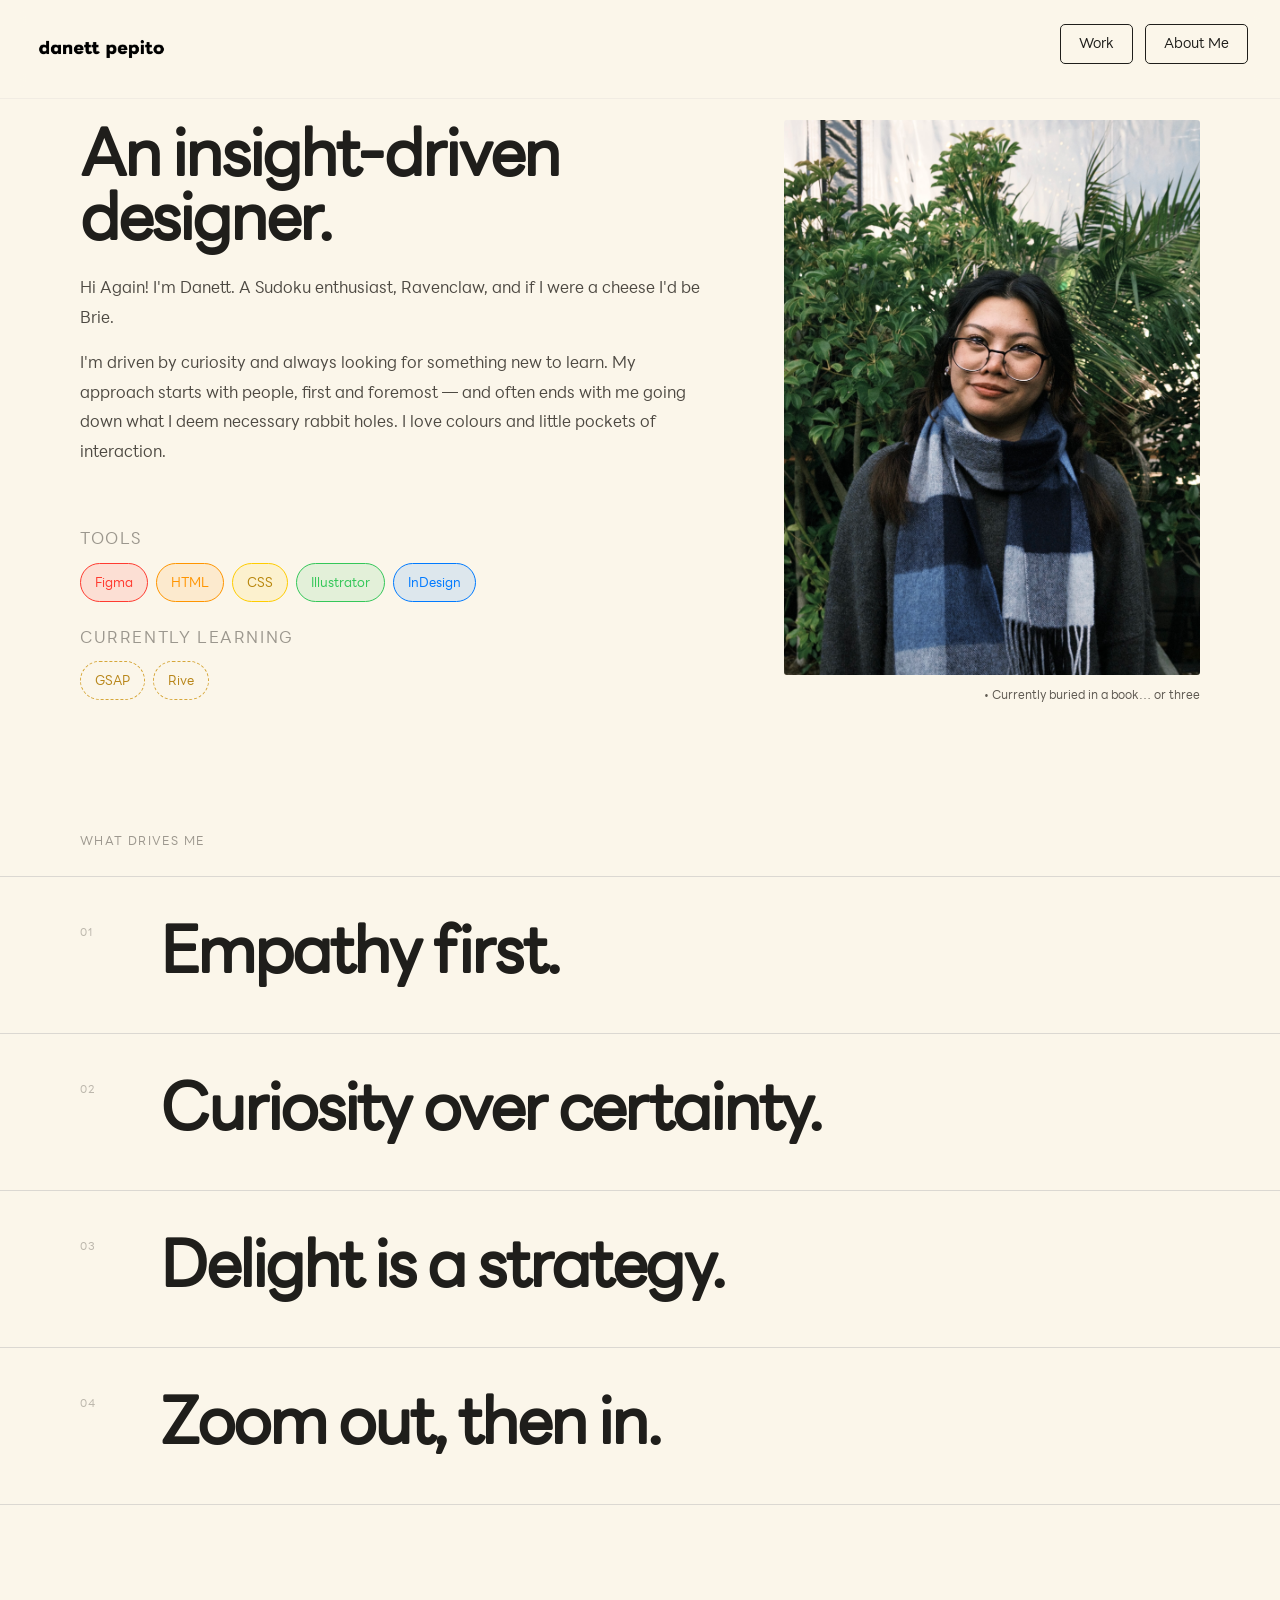
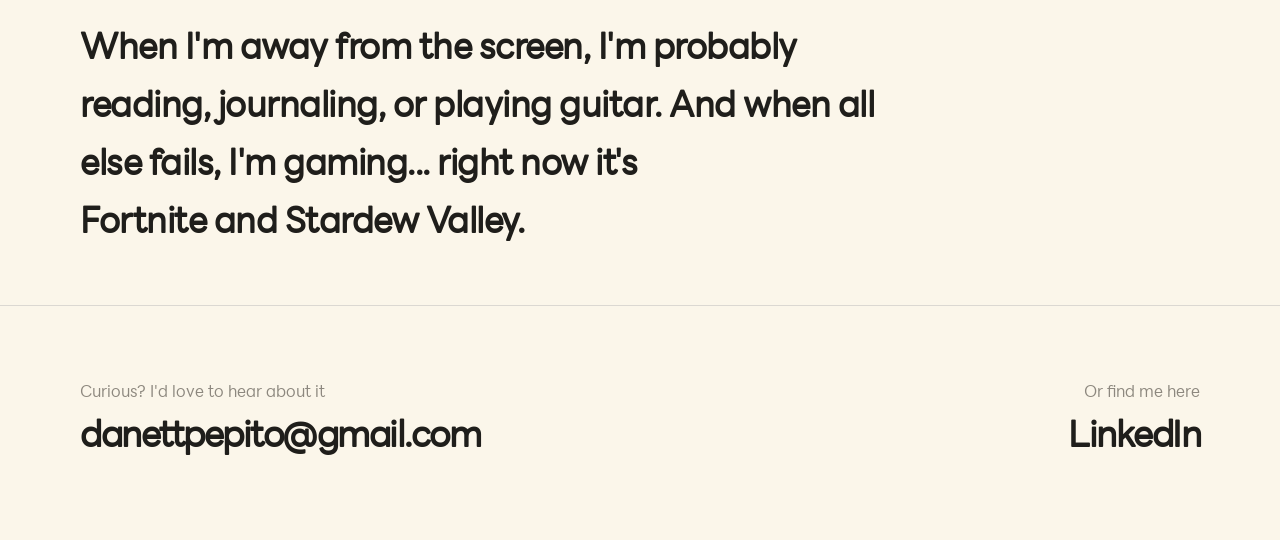
==== about.html @ 709d940c "update footer" ====
<!DOCTYPE html>
<html lang="en">
<head>
  <meta charset="UTF-8">
  <meta name="viewport" content="width=device-width,initial-scale=1.0">
  <link rel="icon" type="image/png" sizes="48x48" href="assets/logo2.png" style="transform: scale(1.5);">
  <title>Danett Pepito</title>
  <link rel="stylesheet" href="styles.css">
  <script src="script.js" defer></script>
</head>
<body>

  <!-- ── Navigation ── -->
  <nav>
    <a href="index.html">
      <img src="assets/logo.png" style="transform: scale(1.2);" alt="danett pepito logo" class="nav-logo">
    </a>
  
    <ul class="nav-links">
      <li><a href="index.html#work">Work</a></li>
      <li><a href="about.html">About Me</a></li>
    </ul>
  </nav>

  <!-- ── Hero ── -->
  <section class="ab-hero">
    <div class="ab-hero-left">
      <h1 class="ab-heading">An insight-driven designer.</h1>
      <p>Hi Again! I'm Danett. A Sudoku enthusiast, Ravenclaw, and if I were a cheese I'd be Brie.</p>
      <p>I'm driven by curiosity and always looking for something new to learn. My approach starts with people, first and foremost — and often ends with me going down what I deem necessary rabbit holes. I love colours and little pockets of interaction.</p>

      <br>


      <div class="ab-tools-wrap">
        <div class="ab-tools-group">
          <p class="ab-tools-sublabel">Tools</p>
          <div class="ab-tags">
            <span class="ab-tag ab-tag--red">Figma</span>
            <span class="ab-tag ab-tag--orange">HTML</span>
            <span class="ab-tag ab-tag--yellow">CSS</span>
            <span class="ab-tag ab-tag--green">Illustrator</span>
            <span class="ab-tag ab-tag--blue">InDesign</span>
          </div>
        </div>
        <div class="ab-tools-group">
          <p class="ab-tools-sublabel">Currently learning</p>
          <div class="ab-tags">
            <span class="ab-tag ab-tag--learning">GSAP</span>
            <span class="ab-tag ab-tag--learning">Rive</span>
          </div>
        </div>
      </div>
    </div>
    <div class="ab-hero-right">
      <img src="assets/about-pic.jpg" alt="Danett" class="ab-photo">
      <p class="ab-caption">• Currently buried in a book… or three</p>
    </div>

  </section>

  <!-- ── UX/UI Specialties ── -->

  <section class="ab-instincts">
    <p class="ab-section-label">what drives me</p>
    <br>
  
    <div class="ab-instinct-row" data-color="#c8f0d0">
      <span class="ab-instinct-num" data-color="#fde8cc">01</span>
      <div class="ab-instinct-body">
        <h2 class="ab-instinct-word">Empathy first.</h2>
        <p class="ab-instinct-desc">I start with people — not personas, not assumptions. Real conversations, real context.</p>
      </div>
    </div>
  
    <div class="ab-instinct-row" data-color="#fde8cc">
      <span class="ab-instinct-num">02</span>
      <div class="ab-instinct-body">
        <h2 class="ab-instinct-word">Curiosity over certainty.</h2>
        <p class="ab-instinct-desc">The best questions are the ones I don't have answers to yet. Rabbit holes are research.</p>
      </div>
    </div>
  
    <div class="ab-instinct-row" data-color="#fce4ee">
      <span class="ab-instinct-num">03</span>
      <div class="ab-instinct-body">
        <h2 class="ab-instinct-word">Delight is a strategy.</h2>
        <p class="ab-instinct-desc">A bit of playfulness isn't decoration — it's what makes something stick.</p>
      </div>
    </div>
  
    <div class="ab-instinct-row" data-color="#dceeff">
      <span class="ab-instinct-num">04</span>
      <div class="ab-instinct-body">
        <h2 class="ab-instinct-word">Zoom out, then in.</h2>
        <p class="ab-instinct-desc">Systems thinking before screen thinking. Understanding the whole before designing any part.</p>
      </div>
    </div>
  
  </section>


  <!-- ── Outside of Design ── -->

  <section class="ab-section ab-outside">
    <p class="ab-outside-text">
      When I'm away from the screen, I'm probably
      <span class="ab-mk ab-mk--green"><span class="ab-mk-bg"></span><span>reading</span></span>,
      <span class="ab-mk ab-mk--orange"><span class="ab-mk-bg"></span><span>journaling</span></span>,
      or <span class="ab-mk ab-mk--pink"><span class="ab-mk-bg"></span><span>playing guitar</span></span>.
      And when all else fails, I'm
      <span class="ab-mk ab-mk--blue"><span class="ab-mk-bg"></span><span>gaming</span></span>...
      right now it's <span class="ab-mk ab-mk--yellow"><span class="ab-mk-bg"></span><span>Fortnite and Stardew Valley</span></span>.
    </p>
  </section>

<!-- ── Footer ── -->
<footer>
  <div class="footer-rainbow"></div>
  <div class="footer-rainbow-right"></div>

  <div class="footer-inner">
    <div class="footer-cta-row">
      <div class="footer-left">
        <p class="footer-eyebrow">Curious? I'd love to hear about it</p>
        <a href="mailto:danettpepito@gmail.com" class="footer-email-big">
          danettpepito@gmail.com
        </a>
      </div>
      <div class="footer-right">
        <p class="footer-eyebrow">Or find me here</p>
        <a href="https://www.linkedin.com/in/danett-pepito-4088b6386/" target="_blank" class="footer-email-big">
          LinkedIn
        </a>
      </div>
    </div>
  </div>


  <!--
  <div class="footer-bottom">
    <span>© 2026 Danett Pepito</span>
    <span>Coded w vibes✦</span>
  </div>-->
</footer> 

</body>
</html>
---- styles.css ----
@font-face {
    font-family: "LineSeed";
    src: url("fonts/LINESeedSans_W_Rg.woff2") format("woff2");
    font-weight: 400;
    font-style: normal;
  }
  
  @font-face {
    font-family: "LineSeed";
    src: url("fonts/LINESeedSans_W_Th.woff2") format("woff2");
    font-weight: 200;
    font-style: normal;
  }

/* ── Variables ── */
:root {
  --bg:       #fbf6ea;   /* warm cream background */
  --dark:     #1f1e1b;   /* high contrast readable black */
  --mid:      #5f5a52;   /* darker grey for AA contrast */
  --text-soft:#4e4a43;   /* improved body text contrast */
  
  --yellow:   #d6a73a;   /* primary muted mustard */
  --yellow-bg:#f3d78a;   /* soft highlight (use sparingly) */
  --yellow-deep:#b8861a; /* hover / emphasis */
  
  --white:    #fffdf7;
  --card-bg:  #fffaf0;
  
  --radius:   3px;
  --font-body: 'LineSeed', sans-serif;
  --font-weight-body: 400;
  }

body {
cursor: auto;
  font-family: var(--font-body);
  font-weight: var(--font-weight-body);
}

@keyframes bounce {
    0%, 100% { transform: translateY(0); }
    50% { transform: translateY(-8px); }
}

/* ── Reset ── */
*, *::before, *::after { box-sizing: border-box; margin: 0; padding: 0; }
html { scroll-behavior: smooth; }
body {
    background-color: var(--bg);
    color: var(--dark);
    font-family: var(--font-body);
    font-size: 16px;
    line-height: 1.6;
    overflow-x: hidden;
    font-family: var(--font-body);
    font-weight: var(--font-weight-body);
}
a { color: inherit; text-decoration: none; }
img { display: block; max-width: 100%; }

/* ── Nav ── */
nav {
  background: rgba(251, 246, 234, 0.88);
  backdrop-filter: none;
  padding: 1.2rem 2.5rem;
  transform: translateY(0);
}

.nav-logo {
  height: 50px;   /* tweak this */
  width: auto;
  display: block;
}

.nav-links {
    display: flex;
    gap: 12px;
    list-style: none;
}

.nav-links a {
    display: flex;
    align-items: center;
    gap: 6px;
    padding: 8px 18px;
    border: 1.5px solid var(--dark);
    border-radius: 5px;
    font-size: 0.85rem;
    font-weight: 400;
    color: var(--dark);
    background: transparent;
    transition: background 0.2s, color 0.2s;
}

.nav-links a:hover { background: var(--dark); color: var(--bg); }

.nav-links .nav-active {
    background: var(--dark);
    color: var(--bg);
}

/* ── About page nav — always visible ── */
body:has(.about-hero) nav {
  transform: translateY(0) !important;
  background: rgba(240, 237, 232, 0.85);
  backdrop-filter: blur(12px);
}

/* ── Hero ── */
.hero {
    min-height: 100vh;
    display: flex;
    flex-direction: column;
    justify-content: center;
    

    padding: 120px 10vw 200px;
    align-items: flex-start;
}

/* Hero headline */
.hero-headline {
    font-size: 2.8rem;
    font-weight: 800;
    line-height: 1.1;
}

.hero-comment {
    font-size: 1.5rem;
    color: #999;
    font-family: var(--font-body);
    font-weight: 400;
    opacity: 0.8;
  }

/* "make sense" pill */
.hero-highlight {
    display: inline-block;
    background: var(--rust-bg);
    color: var(--white);
    border-radius: 999px;
    padding: 4px 28px 6px;
    margin-left: 6px;
    font-style: italic;
    font-family: var(--font-body);
    font-size: clamp(2.2rem, 4.5vw, 3.8rem);
    letter-spacing: -1px;
}

.hero-think p {
    font-family: var(--font-hand);
    font-size: 1rem;
    color: var(--mid);
    margin-bottom: 12px;
}

/* ── Section header ── */
.section-label {
    font-family: var(--font-hand);
    font-size: 1.1rem;
    color: var(--mid);
    margin-bottom: 48px;
}
  
/* ── HERO CANVAS DOTS ── */
#heroCanvas {
  position: absolute;
  inset: 0;
  width: 100%;
  height: 100%;
  pointer-events: none;
  z-index: 0;
}

/* push hero content above the canvas */
.hero > *:not(#heroCanvas) {
  position: relative;
  z-index: 1;
}



/* ── Case study card ── */
.case-study {
  display: grid;
  grid-template-columns: 1fr 1fr;
  align-items: center;
  cursor: default;
  border-radius: var(--radius);
}

/* link becomes the clickable wrapper but DOES NOT break grid */
.case-study-link-wrap {
  display: contents; 
  text-decoration: none;
  color: inherit;
  cursor: default;
  gap: 2rem;
}

/* optional hover effect on whole section */
.case-study:hover .case-study-image {
  transform: rotate(0deg) scale(1) !important;
  border-radius: var(--radius);
}

/* Alternate layout every other card */
.case-study:nth-child(even) .case-study-text { order: 2; }
.case-study:nth-child(even) .case-study-image { order: 1; }


.case-study-year {
    font-size: 0.85rem;
    color: var(--mid);
    margin-bottom: 16px;
}

.case-study-title {
    font-size: clamp(1.6rem, 3vw, 2.4rem);
    font-weight: 800;
    line-height: 1.15;
    margin-bottom: 16px;
}


.case-study-desc {
    font-size: 1rem;
    color: var(--mid);
    line-height: 1.7;
    margin-bottom: 28px;
}

.case-study-link {
    display: inline-flex;
    align-items: center;
    gap: 8px;
    font-size: 0.9rem;
    font-weight: 700;
    color: var(--dark);
    border-bottom: 2px solid var(--dark);
    padding-bottom: 2px;
}

.case-study-link:hover { color: var(--rust); border-color: var(--rust); }

.case-study-image {
    background: var(--card-bg);
    overflow: hidden;
    aspect-ratio: 4 / 3;
    display: flex;
    align-items: center;
    justify-content: center;
    box-shadow: 0 0.5px 0.5px rgba(104, 104, 104, 0.08);
}

/* ── FOOTER ── */
footer {
  position: relative;
  padding: 72px 80px 40px;
  border-top: 1.5px solid #dbd8d2;
  overflow: hidden;
}

.footer-rainbow {
  position: absolute;
  top: 0; left: -40px;
  width: 550px; height: 100%;
  background: linear-gradient(135deg,
    rgba(249,115,22,0.45) 0%,
    rgba(250,204,21,0.38) 20%,
    rgba(74,222,128,0.32) 40%,
    transparent 100%
  );
  filter: blur(32px);
  pointer-events: none;
  z-index: 0;
}

.footer-rainbow-right {
  position: absolute;
  top: 0; right: -40px;
  width: 550px; height: 100%;
  background: linear-gradient(-135deg,
    rgba(244,114,182,0.45) 0%,
    rgba(192,132,252,0.32) 40%,
    rgba(250,204,21,0.22) 80%,
    transparent 100%
  );
  filter: blur(32px);
  pointer-events: none;
  z-index: 0;
}

.footer-inner {
  position: relative;
  z-index: 1;
  margin-bottom: 48px;
}

.footer-eyebrow {
  font-size: 1rem;
  color: var(--mid);
  opacity: 0.7;
  margin-bottom: 12px;
}

.footer-cta-row {
  display: flex;
  justify-content: space-between;
  align-items: flex-start;
}

.footer-left,
.footer-right {
  display: flex;
  flex-direction: column;
}

.footer-right {
  text-align: right;
}

.footer-email-big {
  font-size: clamp(1.4rem, 2.8vw, 2.4rem);
  font-weight: 800;
  letter-spacing: -1.5px;
  line-height: 1;
  color: var(--dark);
  text-decoration: none;
  transition: opacity 0.2s ease;
}

.footer-email-big:hover {
  opacity: 0.55;
}

.footer-bottom {
  position: relative;
  z-index: 1;
  display: flex;
  justify-content: space-between;
  align-items: center;
  border-top: 1px solid #dbd8d2;
  padding-top: 24px;
  font-size: 0.78rem;
  color: var(--mid);
  opacity: 0.6;
}

/* ── WONKY IMAGE HOVER ── */
.case-study-image {
  transform: translateZ(0);
  transition: transform 0.18s ease-out;
  will-change: transform;
}

.case-study:nth-child(1) .case-study-image {
  transform: rotate(-1.3deg) scale(0.97);
}

.case-study:nth-child(2) .case-study-image {
  transform: rotate(1.3deg) scale(0.97);
}

.case-study:nth-child(3) .case-study-image {
  transform: rotate(-1.3deg) scale(0.97);
}

.case-study:nth-child(4) .case-study-image {
  transform: rotate(1.3deg) scale(0.97);
}

.case-study:hover .case-study-image {
  transform: rotate(0deg) scale(1);
  box-shadow: 0 16px 56px rgba(0, 0, 0, 0.18);
  outline: 4px solid var(--dark);
  outline-offset: 4px;
}

/* different colours per case study */
.case-study:nth-child(1):hover .case-study-image {
  outline-color: blue; /* rust */
}

.case-study:nth-child(2):hover .case-study-image {
  outline-color: #FF69B4; /* teal */
}

.case-study:nth-child(3):hover .case-study-image {
  outline-color: green; /* purple */
}

.case-study:nth-child(4):hover .case-study-image {
  outline-color: rgb(128, 0, 255); /* purple */
}

.case-green:hover strong {
  color: green;
}

.case-orange:hover strong {
  color: rgb(128, 0, 255);
}

.case-pink:hover strong {
  color: #FF69B4;
}

.case-blue:hover strong {
  color: blue;
}

.case-study strong {
  transition: color 0.2s ease;
}

/* CURSOR - "Open Project" */
.cursor-label {
  position: fixed;
  top: 0;
  left: 0;
  padding: 0.4rem 0.7rem;
  font-size: 0.75rem;
  background: black;
  color: white;
  border-radius: 999px;
  pointer-events: none;
  opacity: 0;
  transform: translate(-50%, -50%);
  transition: opacity 0.15s ease;
  z-index: 9999;
  white-space: nowrap;
}

/* default cursor COLOUR */
.cursor-label {
  background: black;
}

/* CASE STUDY LINK */
.case-study {
  display: grid;
  grid-template-columns: 1fr 1fr;
  gap: 85px;
  align-items: center;

  text-decoration: none;
  color: inherit;
}

/* ── Divider ── */
.divider {
    height: 1.5px;
    background: #dbd8d2;
    margin: 0 80px;
}

/* ── Utility ── */
.sr-only {
    position: absolute; width: 1px; height: 1px;
    padding: 0; margin: -1px; overflow: hidden;
    clip: rect(0,0,0,0); white-space: nowrap; border-width: 0;
}



/* CASE STUDY IMAGES */
.sorta-image {
    background: url("assets/sorta/cover.png") center/cover no-repeat;
  }

.jumble-image {
    background: url("assets/Screenshot\ 2026-06-11\ at\ 00.43.35.jpeg") center/cover no-repeat;
}

.outbox-image {
  background: url("assets/outbox/image-9.jpg") center/cover no-repeat;
}

.dataleak-image {
  background: url("assets/data-leak/data-leak.png") center/cover no-repeat;
}

/* SORTA.HTML */


/* ── CASE STUDY HERO WRAPPER ── */
/* INTRO SECTION */
.cs-intro {
    width: min(1100px);
    margin: 40px auto 0;
  }
  
  .cs-project-name {
    font-size: 0.9rem;
    color: var(--mid);
    margin-bottom: 12px;
    text-transform: uppercase;
    letter-spacing: 0.08em;
  }
  
  .cs-project-description {
    font-size: clamp(2.2rem, 5vw, 4.5rem);
    line-height: 1.05;
    letter-spacing: -2px;
    max-width: 900px;
    margin-bottom: 48px;
  }
  
  /* META BOX */
  .cs-meta-box {
    width: 100%;
    background: var(--white);
    border: 1px solid #dbd8d2;
    border-radius: 3px;
  
    padding: 32px 36px;
  
    display: grid;
    grid-template-columns: repeat(4, 1fr);
    gap: 32px;
  }
  
  .meta-item {
    display: flex;
    flex-direction: column;
    gap: 8px;
  }
  
  .meta-label {
    font-size: 0.72rem;
    text-transform: uppercase;
    letter-spacing: 0.08em;
    color: var(--mid);
  }
  
  .meta-value {
    font-size: 0.95rem;
    line-height: 1.5;
    color: var(--dark);
  }
  
/* -- overview -- */
.cs-box {
    display: grid;
    grid-template-columns: 1fr 1fr;
    gap: 48px;
  
    margin-top: 40px;
    padding: 40px;
  
    background: var(--white);
    border: 1px solid #dbd8d2;
    border-radius: var(--radius);
  }
  
  /* columns */
  .cs-box-col {
    display: flex;
    flex-direction: column;
    gap: 16px;
  }
  
  /* titles */
  .cs-box-title {
    font-size: 1rem;
    font-weight: 600;
    color: var(--dark);
  }
  
  /* list */
  .cs-list {
    list-style: none;
    display: flex;
    flex-direction: column;
    gap: 12px;
    padding-left: 0;
  }
  
  .cs-list li {
    font-size: 1rem;
    line-height: 1.7;
    color: #5e5e5a;
    position: relative;
    padding-left: 16px;
  }
  
  .cs-list li::before {
    content: "•";
    position: absolute;
    left: 0;
    color: var(--mid);
  }

  /* FULL WIDTH BREAKOUT SECTION */
.cs-insight {
    position: relative;
  
    width: 100vw;
    margin-left: calc(50% - 50vw);
    margin-right: calc(50% - 50vw);
  
    margin-top: 80px;
  }
  
  /* IMAGE */
  .cs-insight img {
    width: 100%;
    object-fit: cover;
    display: block;
  }
  
  /* overlay text */
  .insight-overlay {
    position: absolute;
    inset: 0;
  
    display: flex;
    flex-direction: column;
    align-items: center;
    justify-content: center;
  
    text-align: center;
    padding: 40px;
  
    background: rgba(0, 0, 0, 0.35);
    color: white;
  }
  
  .insight-label {
    font-size: 0.75rem;
    letter-spacing: 0.1em;
    text-transform: uppercase;
    opacity: 0.8;
    margin-bottom: 12px;
  }
  
  .insight-text {
    font-size: clamp(1.8rem, 3.5vw, 3rem);
    line-height: 1.2;
    max-width: 900px;
  }

  /* responsive */
  @media (max-width: 900px) {
    .cs-insight img {
      height: 50vh;
    }
  }
  
  @media (max-width: 900px) {
    .cs-box {
      grid-template-columns: 1fr;
      gap: 32px;
    }
  }


  /* ============================================================
   sorta.css — case study styles for sorta.html
   Relies on CSS variables defined in styles.css
   ============================================================ */

/* ── READING BAR ── */
.reading-bar {
    position: fixed;
    top: 0;
    left: 0;
    height: 3px;
    background: green;
    width: 0%;
    z-index: 9999;
    transition: width 0.1s linear;
  }
  
  /* ── NAV overrides ── */
  nav {
    background: rgba(251, 246, 234, 0.88);
    backdrop-filter: none;
    padding: 1.2rem 2.5rem;
    transform: translateY(0);
  }
  nav.show { transform: translateY(0); }
  
  .nav-back {
    font-size: 0.85rem;
    font-weight: 600;
    background: rgba(251, 246, 234, 0.88);
    border-radius: 5px;
    padding: 8px 18px;
    transition: color 0.2s, border-color 0.2s;
  }
  .nav-back:hover {
    color: var(--dark);
    border-color: var(--dark);
  }
  
  /* ── HERO BANNER ── */
  .cs-banner {
    width: 100%;
    height: 70vh;
    min-height: 420px;
    overflow: hidden;
    position: relative;
  }
  .cs-banner img {
    width: 100%;
    height: 100%;
    object-fit: cover;
    object-position: center;
    display: block;
  }
  .cs-banner-overlay {
    position: absolute;
    inset: 0;
    background: linear-gradient(to bottom, rgba(0,0,0,0.08) 0%, rgba(0,0,0,0.45) 100%);
    display: flex;
    align-items: flex-end;
    padding: 48px 80px;
  }
  .cs-banner-title {
    font-size: clamp(2.4rem, 5vw, 4.2rem);
    font-weight: 800;
    color: white;
    line-height: 1.05;
    letter-spacing: -2px;
    max-width: 700px;
  }

  .data-banner {
    width: 100%;
    overflow: hidden;
    position: relative;
  }
  .data-banner img {
    width: 100%;
    height: 100%;
    object-fit: cover;
    object-position: center;
    display: block;
  }
  

/* ── STICKY SPLIT LAYOUT ── */
.cs-split {
    display: grid;
    grid-template-columns: 380px minmax(0, 1fr);
  
    gap: 80px;
  
    width: 100%;
  
    /* remove container limit */
    max-width: none;
  
    /* remove right padding */
    padding: 80px 0 0 80px;
  
    align-items: start;
  }
  
  /* make right column fully stretch */
  .cs-right {
    width: 100%;
    padding-right: 0;
  }
  
  /* LEFT — sticky panel */
  .cs-left {
    position: sticky;
    top: 100px;
    display: flex;
    flex-direction: column;
    gap: 48px;
  }
  
  .cs-project-label {
    font-size: 0.72rem;
    text-transform: uppercase;
    letter-spacing: 0.12em;
    color: var(--mid);
    margin-bottom: 8px;
  }
  
  .cs-left-title {
    font-size: clamp(1.6rem, 2.5vw, 2.4rem);
    font-weight: 800;
    line-height: 1.1;
    letter-spacing: -1px;
    margin-bottom: 24px;
  }
  
  .cs-about-text {
    font-size: 0.9rem;
    color: #5e5e5a;
    line-height: 1.75;
  }
  
  /* Meta rows */
  .cs-meta-rows {
    display: flex;
    flex-direction: column;
    gap: 0;
    border-top: 1.5px solid #dbd8d2;
  }
  .cs-meta-row {
    display: grid;
    grid-template-columns: 100px 1fr;
    gap: 16px;
    padding: 16px 0;
    border-bottom: 1.5px solid #dbd8d2;
    align-items: start;
  }
  .cs-meta-row .meta-label {
    font-size: 0.7rem;
    text-transform: uppercase;
    letter-spacing: 0.1em;
    color: var(--mid);
    padding-top: 2px;
  }
  .cs-meta-row .meta-value {
    font-size: 0.9rem;
    color: var(--dark);
    line-height: 1.5;
  }
  
  /* CTA buttons */
  .cs-ctas {
    display: flex;
    flex-direction: column;
    gap: 10px;
  }
  .cs-cta-primary {
    display: inline-flex;
    align-items: center;
    justify-content: center;
    gap: 8px;
    background: var(--dark);
    color: var(--white);
    border-radius: 3px;
    padding: 14px 24px;
    font-size: 0.85rem;
    font-weight: 700;
    transition: background 0.2s, transform 0.15s;
  }
  .cs-cta-primary:hover {
    background: var(--yellow);
    transform: translateY(-1px);
  }
  .cs-cta-secondary {
    display: inline-flex;
    align-items: center;
    justify-content: center;
    gap: 8px;
    border: 1.5px solid var(--dark);
    color: var(--dark);
    border-radius: 3px;
    padding: 14px 24px;
    font-size: 0.85rem;
    font-weight: 700;
    transition: background 0.2s, color 0.2s, transform 0.15s;
  }
  .cs-cta-secondary:hover {
    background: var(--dark);
    color: white;
    transform: translateY(-1px);
  }
  
  /* ── RIGHT — scrolling images ── */
  .cs-right {
    display: flex;
    flex-direction: column;
    gap: 10px;
    padding-bottom: 35px;
  }
  
  .cs-scroll-img {
    width: 100%;
    overflow: hidden;
    background: var(--card-bg);
    box-shadow: 0 4px 32px rgba(0,0,0,0.07);
    margin-top:10px;
  }
  .cs-scroll-img img {
    width: 100%;
    height: auto;
    display: block;
    transition: transform 0.5s ease;
  }
  .cs-scroll-img:hover img {
    transform: scale(1.015);
  }
  
  
  /* ── FULL BLEED INSIGHT ── */
  .cs-fullbleed {
    position: relative;
    width: 100%;
    margin: 60px 0;
    overflow: hidden;
    z-index: 1; /* keeps it under floating nav */
  }
  .cs-fullbleed img {
    width: 100%;
    height: 80vh;
    object-fit: cover;
    display: block;
    opacity: 0.5;
  }
  .cs-fullbleed-overlay {
    position: absolute;
    inset: 0;
    background: rgba(0,0,0,0.7);
    display: flex;
    flex-direction: column;
    align-items: center;
    justify-content: center;
    text-align: center;
    padding: 40px;
    color: white;
  }
  .cs-fullbleed-label {
    font-size: 0.72rem;
    text-transform: uppercase;
    letter-spacing: 0.12em;
    opacity: 0.75;
    margin-bottom: 16px;
  }
  .cs-fullbleed-text {
    font-size: clamp(1.6rem, 3.5vw, 2.8rem);
    font-weight: 800;
    line-height: 1.2;
    max-width: 820px;
    letter-spacing: -0.5px;
  }
  
  /* ── NARRATIVE SECTION ── */
  .cs-narrative {
    padding: 20px 80px;
    max-width: 1500px;
    margin: 0 0 0 200px;
    position: relative;
    z-index: 1;
  }
  .cs-narrative-eyebrow {
    font-size: 0.72rem;
    text-transform: uppercase;
    letter-spacing: 0.12em;
    color: var(--mid);
    opacity: 0.5;
    margin-bottom: 24px;
  }
  .cs-narrative h2 {
    font-size: clamp(1.8rem, 3.5vw, 3rem);
    font-weight: 800;
    line-height: 1.1;
    letter-spacing: -1.5px;
    margin-bottom: 32px;
  }
  .cs-narrative p {
    font-size: 1rem;
    color: #5e5e5a;
    line-height: 1.8;
    margin-bottom: 20px;
  }
  .cs-narrative strong { color: var(--dark); }
  
  /* Challenge / Solution two-col */
  .cs-two-col {
    display: grid;
    grid-template-columns: 1fr 1fr;
    gap: 32px;
    margin: 30px 0;
    padding: 40px;
    background: white;
    border: 1.5px solid #dbd8d2;
    border-radius: var(--radius);
  }
  .cs-two-col-title {
    font-size: 0.8rem;
    font-weight: 400;
    text-transform: uppercase;
    letter-spacing: 0.06em;
    color: var(--mid);
    margin-bottom: 20px;
  }
  .cs-two-col ul {
    list-style: none;
    display: flex;
    flex-direction: column;
    gap: 12px;
  }
  .cs-two-col li {
    font-size: 0.95rem;
    color: #5e5e5a;
    padding-left: 18px;
    position: relative;
    line-height: 1.65;
  }
  .cs-two-col li::before {
    content: "→";
    position: absolute;
    left: 0;
    color: var(--rust);
    font-size: 0.85rem;
  }

  .full-bleed {
    width: 100%;
    margin-left: 0;
  }
  
  /* ── HOW MIGHT WE ── */
  .cs-hmw {
    color: white;
    padding: 80px;
    text-align: center;
    width: 100%;
    margin-left: 0;
  }
  .cs-hmw-label {
    position: relative;   /* IMPORTANT: not absolute/fixed */
    display: inline-block;
  
    z-index: 1;
  }
  .cs-hmw-text {
    font-size: clamp(1.8rem, 4vw, 3.2rem);
    font-weight: 800;
    line-height: 1.15;
    letter-spacing: -1.5px;
    max-width: 800px;
    margin: 0 auto;
  }
  .cs-hmw-text em {
    color: #c8a98a;
    font-style: italic;
  }
  
  /* ── FOOTER ── */
  .cs-footer {
    padding: 60px 80px;
    border-top: 1.5px solid #dbd8d2;
    display: flex;
    justify-content: space-between;
    align-items: center;
  }
  .cs-footer .foot-left {
    font-size: 1.4rem;
    font-weight: 700;
    color: var(--dark);
  }
  .cs-footer .foot-right {
    font-size: 0.85rem;
    color: var(--mid);
  }

/* ── IMAGE DROPDOWN ── */
.image-dropdown {
  margin-top: 24px;
  text-align: center;
}

.dropdown-trigger {
  display: inline-flex;
  align-items: center;
  gap: 8px;
  font-size: 0.85rem;
  font-weight: 600;
  color: var(--mid);
  border: 1.5px solid #dbd8d2;
  border-radius: 5px;
  padding: 10px 18px;
  cursor: pointer;
  transition: color 0.2s, border-color 0.2s;
  user-select: none;
  
}

.dropdown-trigger::after {
  content: "↓";
  transition: transform 0.3s ease;
}

.dropdown-trigger:hover {
  color: var(--dark);
  border-color: var(--dark);
}

.image-dropdown.open .dropdown-trigger::after {
  transform: rotate(180deg);
}

.dropdown-content {
  display: grid;
  grid-template-columns: repeat(3, 1fr);
  gap: 12px;
  overflow: hidden;
  max-height: 0;
  opacity: 0;
  margin-top: 0;
  transition: max-height 0.5s ease, opacity 0.4s ease, margin-top 0.3s ease;

  /* break out of the narrative container */
  width: 90vw;
  margin-left: calc(50% - 45vw);
}

.image-dropdown.open .dropdown-content {
  max-height: 1000px;
  opacity: 1;
  margin-top: 16px;
}

.dropdown-content img {
  width: 100%;
  border-radius: var(--radius);
  object-fit: contain;   /* original proportions, no cropping */
  border: 1px solid #dbd8d2;
  background: white;     /* fills letterbox gaps if images differ in ratio */
}

/* ─────────────────────────────
   KEY FEATURES / GOALS GRID
──────────────────────────── */

.cs-key-grid {
  display: grid;
  grid-template-columns: repeat(3, 1fr);
  gap: 10px;
  margin-top: 10px;
}

/* individual box */
.cs-key-box {
  background: var(--white);
  border: 1.5px solid #dbd8d2;
  border-radius: var(--radius);
  padding: 24px;
  transition: transform 0.2s ease, box-shadow 0.2s ease;
}

/* hover lift */
.cs-key-box:hover {
  transform: translateY(-4px);
  box-shadow: 0 10px 30px rgba(0,0,0,0.08);
}

/* label */
.cs-key-label {
  font-size: 0.7rem;
  text-transform: uppercase;
  letter-spacing: 0.12em;
  color: var(--mid);
  margin-bottom: 10px;
}

/* text */
.cs-key-text {
  font-size: 0.95rem;
  line-height: 1.6;
  color: var(--dark);
}

/* responsive */
@media (max-width: 900px) {
  .cs-key-grid {
    grid-template-columns: 1fr;
  }
}


/* ── IMAGE ROW (side-by-side layout) ── */
.cs-image-row {
  display: flex;
  gap: 10px;
  align-items: stretch;
  margin-bottom: 10px;
  margin-top: 10px;
}

.cs-image-row img {
  flex: 1;
  width: 0;
  height: auto;
  object-fit: cover;
  display: block;
}

.cs-image-row video {
  flex: 1;
  width: 0;
  height: 100%;
  object-fit: cover;
  display: block;
  border-radius: var(--radius);
}

/* responsive stacking on mobile */
@media (max-width: 900px) {
  .cs-image-row {
    flex-direction: column;
  }

  .cs-image-row img {
    max-width: 100%;
  }
}

.cs-media-grid {
  display: grid;
  grid-template-columns: 1fr 1fr;
  gap: 10px;
  align-items: stretch;
}

/* force identical sizing */
.cs-media-grid img,
.cs-media-grid video {
  width: 100%;
  height: 360px;        /* shared height = key part */
  object-fit: cover;    /* keeps crop clean */
  display: block;
}

  
  /* ── SCROLL FADE IN ── */
  .fade-up {
    opacity: 0;
    transform: translateY(28px);
    transition: opacity 0.7s ease, transform 0.7s ease;
  }
  .fade-up.visible {
    opacity: 1;
    transform: translateY(0);
  }
  


/* ─────────────────────────────
   FLOATING CASE STUDY NAV
──────────────────────────── */

/* ── FLOATING CASE STUDY NAV ── */
/* ── FLOATING CASE STUDY NAV ── */
.cs-floating-nav {
  position: fixed;
  left: 0;
  top: 50%;
  transform: translateY(-50%) translateX(-12px);

  display: flex;
  flex-direction: column;

  padding: 4px 0;
  background: transparent;
  border: none;
  box-shadow: none;

  z-index: 999;
  opacity: 0;
  pointer-events: none;

  transition: opacity 0.35s ease, transform 0.35s ease;

  /* the vertical line */
  border-left: 2px solid #dbd8d2;
  margin-left: 32px;
  width: fit-content;
height: fit-content;
}


.cs-floating-nav.show {
  opacity: 1;
  pointer-events: auto;
  transform: translateY(-50%) translateX(0);
}

.cs-floating-nav a {
  padding: 5px 20px;
  font-size: 0.72rem;
  font-weight: 400;
  letter-spacing: 0.06em;
  text-transform: uppercase;
  color: #c5c0b8;
  white-space: nowrap;
  background: transparent;
  position: relative;
  transition: color 0.35s ease, font-weight 0.3s ease;

  /* left border tick — hidden by default */
  border-left: 2px solid transparent;
  margin-left: -2px;
}

/* hover colours */
.cs-floating-nav a:hover { background: transparent; transform: none; }
.cs-floating-nav a[href="#discover"]:hover { color: #e53e3e; }
.cs-floating-nav a[href="#define"]:hover   { color: #dd6b20; }
.cs-floating-nav a[href="#clarify"]:hover  { color: #d69e2e; }
.cs-floating-nav a[href="#conceptualise"]:hover { color: #38a169; }
.cs-floating-nav a[href="#outcome"]:hover  { color: #3182ce; }

/* active state */
.cs-floating-nav a.active {
  font-weight: 800;
  font-size: 0.78rem;
}

/* active tick replaces the line segment */
.cs-floating-nav a[href="#discover"].active { color: #e53e3e; border-left-color: #e53e3e; }
.cs-floating-nav a[href="#define"].active   { color: #dd6b20; border-left-color: #dd6b20; }
.cs-floating-nav a[href="#clarify"].active  { color: #d69e2e; border-left-color: #d69e2e; }
.cs-floating-nav a[href="#conceptualise"].active { color: #38a169; border-left-color: #38a169; }
.cs-floating-nav a[href="#outcome"].active  { color: #3182ce; border-left-color: #3182ce; }

/* mobile */
@media (max-width: 900px) {
  .cs-floating-nav {
    left: 50%;
    top: auto;
    bottom: 24px;
    transform: translateX(-50%) translateY(20px);
    flex-direction: row;
    width: calc(100% - 24px);
    overflow-x: auto;
    border-left: none;
    border-top: 2px solid #dbd8d2;
    margin-left: 0;
    padding: 8px 0 0;
  }

  .cs-floating-nav.show {
    transform: translateX(-50%) translateY(0);
  }

  .cs-floating-nav a {
    border-left: none;
  }

  .cs-floating-nav::-webkit-scrollbar { display: none; }
}


  
  /* ── RESPONSIVE ── */
  @media (max-width: 960px) {
    .cs-split {
      grid-template-columns: 1fr;
      padding: 48px 32px 0;
      gap: 48px;
    }
    .cs-left { position: static; }
    .cs-banner-overlay { padding: 32px; }
    .cs-narrative { padding: 60px 32px; }
    .cs-hmw { padding: 60px 32px; }
    .cs-two-col { grid-template-columns: 1fr; }
    .cs-footer {
      padding: 40px 32px;
      flex-direction: column;
      gap: 12px;
      text-align: center;
    }
  }


  /*FIX HERE REAL NAV BAR */
  nav {
    position: fixed;
    top: 0;
    left: 0;
    width: 100%;
  
    display: flex;
    justify-content: space-between;
  
    padding: 1.5rem 2rem;
    background: transparent;
    
    background: rgba(251, 246, 234, 0.82);
    backdrop-filter: blur(5px);
    box-shadow: 0 0.5px 0 rgba(219, 216, 210, 0.6);
  
    transform: translateY(-100%);
    transition: transform 0.3s ease, background 0.4s ease, backdrop-filter 0.4s ease, box-shadow 0.4s ease;
  
    z-index: 1000;
  }
  
  nav.show {
    transform: translateY(0);
  }
  
  
  nav.scrolled {
    background: rgba(251, 246, 234, 0.82);
    backdrop-filter: blur(12px);
    box-shadow: 0 1px 0 rgba(219, 216, 210, 0.6);
  }

  /* ── Rainbow canvas ── */
/* ── Reveal canvas ── */
.reveal-canvas {
  position: absolute;
  inset: 0;
  width: 100%;
  height: 100%;
  pointer-events: none;
  z-index: 0;
}

nav > *:not(.reveal-canvas),
footer > *:not(.reveal-canvas) {
  position: relative;
  z-index: 1;
}

  /*GRADIENT
  nav.scrolled::before {
    content: '';
    position: absolute;
    top: 0;
    left: -40px;
    width: 400px;
    height: 100%;
    background: linear-gradient(
      135deg,
      rgba(249, 115, 22, 0.45) 0%,
      rgba(250, 204, 21, 0.38) 20%,
      rgba(192, 132, 252, 0.22) 80%,
      transparent 100%
    );
    filter: blur(24px);
    pointer-events: none;
    z-index: -1;
  }
  nav.scrolled::after {
    content: '';
    position: absolute;
    top: 0;
    right: -40px;
    width: 400px;
    height: 100%;
    background: linear-gradient(
      -105deg,
      rgba(244, 114, 182, 0.45) 0%,
      rgba(192, 132, 252, 0.32) 40%,
      rgba(250, 204, 21, 0.22) 80%,
      transparent 100%
    );
    filter: blur(24px);
    pointer-events: none;
    z-index: -1;
  }*/

  

/* ----IMAGE HOVER EFFECT
 -----------------------*/
  .hover-image {
    position: relative;
    cursor: pointer;
    border-bottom: 2px dotted var(--mid);
  }
  
  /* hidden image */
  .hover-image img {
    position: absolute;
    left: 50%;
    bottom: 120%;
    transform: translateX(-50%) scale(0.8);
  
    width: 400px;   /* 👈 big image */
    max-width: 60vw;
  
  
    opacity: 0;
    pointer-events: none;
  
    border-radius: 6px;
    box-shadow: 0 10px 30px rgba(0,0,0,0.2);
  
    transition: opacity 0.2s ease, transform 0.2s ease;
    z-index: 10;
  }
  
  /* show on hover */
  .hover-image:hover img {
    opacity: 1;
    transform: translateX(-50%) scale(1);
  }

  #digital-spaces {
    display: inline;
    opacity: 0;
  }
  

  .typed-cursor {
    display: inline-block;
    animation: blink 0.7s step-end infinite;
    font-weight: 400;
    color: #999;
  }
  
  @keyframes blink {
    0%, 100% { opacity: 1; }
    50%       { opacity: 0; }
  }


  .name-swap {
    position: relative;
    display: inline-block;
    cursor: default;
  }
  
  .name-real {
    display: inline-block;
    transition: opacity 0.2s ease;
    text-decoration: none;
    position: relative;
  }
  
  /* the strikethrough line */
  .name-real::after {
    content: "";
    position: absolute;
    left: 0;
    top: 50%;
    width: 0%;
    height: 1.5px;
    background: #999;
    transition: width 0.25s ease;
  }
  
  .name-alt {
    position: absolute;
    left: calc(100% + 8px);
    top: 0;
    font-size: 1.4rem;
    font-weight: 400;
    white-space: nowrap;
    opacity: 0;
    transform: translateX(-6px);
    transition: opacity 0.25s ease 0.1s, transform 0.25s ease 0.1s;
    pointer-events: none;
  }
  
  /* on hover */
  .name-swap:hover .name-real::after {
    width: 100%;
  }
  
  .name-swap:hover .name-alt {
    opacity: 1;
    transform: translateX(0);
  }

  .comment-close {
    transition: opacity 0.2s ease;
  }
  
  .name-swap:hover ~ .comment-close {
    opacity: 0;
  }

  .scroll-indicator {
    position: absolute !important;
    bottom: 2rem;
    left: 50%;
    transform: translateX(-50%);
    opacity: 0.5;
    transition: opacity 0.2s ease;
    z-index: 2;
  }
  
  .scroll-indicator:hover {
    opacity: 1;
  }

  .scroll-arrow {
    width: 32px;
    height: 32px;
    display: block;
    animation: bounce 1.6s ease-in-out infinite;
  }

  /* ── IMAGE MARQUEE STRIP ── */
.marquee-strip {
  width: 100%;
  overflow: hidden;
  border-top: 1.5px solid #dbd8d2;
  border-bottom: 1.5px solid #dbd8d2;
  padding: 14px 0;
  background: var(--bg);
}

.marquee-track {
  display: flex;
  gap: 24px;
  width: max-content;
  animation: marquee 20s linear infinite;
}

.marquee-track span {
  font-size: 0.8rem;
  font-weight: 600;
  color: var(--mid);
  white-space: nowrap;
  text-transform: uppercase;
  letter-spacing: 0.08em;
}

.marquee-dot {
  color: var(--rust) !important;
}

.marquee-strip:hover .marquee-track {
  animation-play-state: paused;
}

@keyframes marquee {
  from { transform: translateX(0); }
  to   { transform: translateX(-50%); }
}


.cs-marquee {
  width: 100%;
  overflow: hidden;
  padding: 3rem 0;
  position: relative;
}

.cs-marquee-track {
  display: flex;
  gap: 1.5rem;
  width: max-content;
  animation: marqueeScroll 80s linear infinite;
}

.cs-marquee-track img {
  width: auto;
  height: 400px;
  object-fit: cover;
  border-radius: 3px;
  flex-shrink: 0;

  transition: transform 0.4s ease,
              opacity 0.4s ease;
}

.cs-marquee-track img:hover {
  transform: translateY(-6px);
}

@keyframes marqueeScroll {
  from {
    transform: translateX(0);
  }

  to {
    transform: translateX(-50%);
  }
}
.cs-marquee {
  overflow-x: auto;
  cursor: grab;
}

.cs-marquee:hover .cs-marquee-track {
  animation-play-state: paused;
}

.cs-marquee::before,
.cs-marquee::after {
  content: "";
  position: absolute;
  top: 0;
  width: 120px;
  height: 100%;
  z-index: 2;
  pointer-events: none;
}

.cs-marquee::before {
  left: 0;
  background: linear-gradient(to right, #f7f4ef, transparent);
}

.cs-marquee::after {
  right: 0;
  background: linear-gradient(to left, #f7f4ef, transparent);
}

.cs-marquee:hover .cs-marquee-track {
  animation-play-state: paused;
}


/* ── POP WORDS ── */
.pop-word {
  display: inline-block;
  opacity: 0;
  transform: translateY(12px);
  transition: opacity 0.4s ease, transform 0.4s ease;
}

.pop-word.visible {
  opacity: 1;
  transform: translateY(0);
}

/* ── Work section ── */
.work {
  padding: 80px 80px 120px;
}

.work-grid {
  display: flex;
  flex-direction: column;
  gap: 160px;
}

/* ── WORK PROMPT ── */
.work-prompt {
  display: flex;
  flex-direction: column;
  gap: 4px;
  margin-top: 32px;
  padding-left: 2px;
}

.work-prompt-comment {
  font-family: monospace;
  font-size: 1rem;
  color: var(--mid);
  opacity: 0.6;
}

.work-prompt-code {
  font-family: monospace;
  font-size: 1rem;
  color: var(--dark);
}

.code-keyword {
  color: #60a5fa;
}

.code-fn {
  color: var(--rust);
}

/* OUTCOME */
.cs-outcome-layout {
  display: grid;
  grid-template-columns: 1fr 1fr;
  gap: 48px;

  align-items: center; /* vertical alignment */
  margin-top: 24px;
}

/* LEFT TEXT */
.cs-outcome-text h2 {
  font-size: 2rem;
  font-weight: 800;
  margin-bottom: 12px;
  color: green;
}

.cs-outcome-text p {
  font-size: 1rem;
  line-height: 1.8;
  color: #5e5e5a;
  max-width: 480px;
}

/* RIGHT IMAGE */
.cs-outcome-image img {
  height: 400px;
  width: 100%;

  object-fit: cover;
  display: block;

  transform: scale(1.5); 
}

/* RIGHT IMAGE */
.cs-column-image img {
  height: 100%px;
  width: 100%;

  object-fit: cover;
  display: block;

}

/*caption*/
.caption {
  text-align: center;
  opacity: 0.4;
  margin: 4px 20px 32px 20px;
}


/* RIGHT IMAGE */
.feedback {
  transform: scale(1.12); 
}


.cs-image-row video {
  width: 100%;
  height: 220px;   /* adjust this value */
  object-fit: cover;
  display: block;
  border-radius: var(--radius);
}


.cs-key-grid-2 {
  display: grid;
  grid-template-columns: repeat(2, 1fr);
  gap: 12px;
  margin-top: 10px;
}

.cs-key-grid-2 .cs-key-box {
  background: var(--white);
  border: 1.5px solid #dbd8d2;
  border-radius: var(--radius);
  padding: 24px;
  transition: transform 0.2s ease, box-shadow 0.2s ease;
}

.cs-key-grid-2 .cs-key-box:hover {
  transform: translateY(-4px);
  box-shadow: 0 10px 30px rgba(0,0,0,0.08);
}

.cs-key-grid-2 .cs-key-label {
  font-size: 0.7rem;
  text-transform: uppercase;
  letter-spacing: 0.12em;
  color: var(--mid);
  margin-bottom: 10px;
}

.cs-key-grid-2 .cs-key-text {
  font-size: 0.95rem;
  line-height: 1.6;
  color: var(--dark);
}


.persona-dropdown {
  margin-top: 24px;
}

/* button */
.persona-trigger {
  display: inline-flex;
  align-items: center;
  gap: 8px;

  padding: 10px 18px;
  border: 1.5px solid #dbd8d2;
  border-radius: 5px;

  background: white;
  color: var(--mid);

  font-size: 0.85rem;
  font-weight: 600;

  cursor: pointer;

  transition: all 0.2s ease;
}

.persona-trigger:hover {
  color: var(--dark);
  border-color: var(--dark);
}

/* dropdown container */
.persona-content {
  max-height: 0;
  overflow: hidden;
  opacity: 0;

  transition: all 0.4s ease;

  margin-top: 0;
}

/* open state */
.persona-dropdown.open .persona-content {
  max-height: 600px;
  opacity: 1;
  margin-top: 16px;
}

/* grid */
.persona-grid {
  display: grid;
  grid-template-columns: repeat(2, 1fr);
  gap: 16px;
}

.hero-scroll-cta {
  display: inline-block;
  margin-top: 48px;
  font-family: var(--font-body);
  font-size: 0.85rem;
  font-weight: 600;
  color: var(--dark);
  border: 1.5px solid var(--dark);
  border-radius: 5px;
  padding: 10px 20px;
  opacity: 0;
  transform: translateY(8px);
  transition: opacity 0.6s ease, transform 0.6s ease, color 0.2s ease, border-color 0.2s ease;
  cursor: pointer;
  background: linear-gradient(90deg, #f97316, #facc15, #4ade80, #60a5fa, #c084fc, #f472b6, #f97316);
  background-size: 200% 100%;
  background-position: 100% 0;
  -webkit-background-clip: text;
  background-clip: text;
}

.hero-scroll-cta.visible {
  opacity: 1;
  transform: translateY(0);
}

.hero-scroll-cta:hover {
  -webkit-text-fill-color: transparent;
  border-color: #c084fc;
  background-position: 0% 0;
  transition: opacity 0.6s ease, transform 0.6s ease, background-position 0.6s ease, border-color 0.6s ease;
}


/* ABOUT SECTION */
.about-wrapper {
  max-width: 1100px;
  margin: 0 auto;
  padding: 0 80px;
}

/* ── HERO SPLIT ── */
.about-hero {
  display: grid;
  grid-template-columns: 1fr 1fr;
  gap: 80px;
  align-items: end;
  padding: 100px 100px 80px;
  max-width: 1000px;
  margin: 0 auto;
}

.about-hero-left h1 {
  font-size: clamp(3rem, 6vw, 5.5rem);
  font-weight: 800;
  line-height: 1.0;
  letter-spacing: -3px;
  color: var(--dark);
  margin-bottom: 32px;
}

.about-hero-left h1 em {
  font-style: normal;
  color: orange;
}

.about-hero-left p {
  font-size: 1rem;
  color: #5e5e5a;
  line-height: 1.85;
  max-width: 460px;
}

.about-hero-left p + p {
  margin-top: 16px;
}

.about-hero-right {
  position: relative;
}

/* Photo placeholder — replace src with real photo */
.about-photo {
  width: 100%;
  aspect-ratio: 3 / 4;
  object-fit: cover;
  border-radius: 3px;
  display: block;
  background: #dbd8d2;
}

/* photo caption */
.photo-caption {
  margin-top: 10px;
  font-size: 0.75rem;
  color: var(--mid);
  text-align: right;
}

/* ── DIVIDER ── */
.about-hr {
  border: none;
  border-top: 1.5px solid #dbd8d2;
  margin: 0 80px;
}

/* ── SECTION ── */
.about-section {
  padding: 80px 80px;
  max-width: 1100px;
  margin: 0 auto;
}

.about-section-label {
  font-size: 0.72rem;
  text-transform: uppercase;
  letter-spacing: 0.12em;
  color: var(--mid);
  margin-bottom: 40px;
}

/* ── FUN FACTS — photo grid style ── */
.facts-grid {
  display: grid;
  grid-template-columns: repeat(3, 1fr);
  gap: 1px;
  background: #dbd8d2;
  border: 1px solid #dbd8d2;
  border-radius: 3px;
  overflow: hidden;
}

.fact-cell {
  background: var(--bg);
  padding: 32px 28px;
  transition: background 0.2s ease;
}

.fact-cell:hover {
  background: var(--dark);
}

.fact-cell:hover .fact-label,
.fact-cell:hover .fact-value,
.fact-cell:hover .fact-sub {
  color: rgba(255,255,255,0.5);
}

.fact-cell:hover .fact-value {
  color: rgba(255,255,255,0.95);
}

.fact-label {
  font-size: 0.68rem;
  text-transform: uppercase;
  letter-spacing: 0.12em;
  color: var(--mid);
  margin-bottom: 10px;
  transition: color 0.2s ease;
}

.fact-value {
  font-size: 1.1rem;
  font-weight: 700;
  color: var(--dark);
  line-height: 1.35;
  transition: color 0.2s ease;
}

.fact-sub {
  font-size: 0.8rem;
  color: var(--mid);
  margin-top: 4px;
  line-height: 1.5;
  transition: color 0.2s ease;
}

/* ── PHOTO ROW (personal photos) ── */
.about-photos {
  display: grid;
  grid-template-columns: 2fr 1fr 1fr;
  gap: 10px;
}

.about-photos img,
.about-photos .photo-placeholder {
  width: 100%;
  aspect-ratio: 4 / 3;
  object-fit: cover;
  border-radius: 3px;
  display: block;
  background: #dbd8d2;
}

.about-photos .photo-placeholder:nth-child(1) {
  aspect-ratio: unset;
  height: 100%;
}

.about-photos-sub {
  display: grid;
  grid-template-columns: 1fr 1fr;
  gap: 10px;
}

/* ── HOW I THINK ── */
.thinking-grid {
  display: grid;
  grid-template-columns: 1fr 1fr;
  gap: 1px;
  background: #dbd8d2;
  border: 1px solid #dbd8d2;
  border-radius: 3px;
  overflow: hidden;
}

.thinking-cell {
  background: var(--bg);
  padding: 40px 36px;
  transition: background 0.25s ease;
  cursor: default;
}

.thinking-cell:hover {
  background: white;
}

.thinking-num {
  font-size: 0.68rem;
  color: var(--mid);
  letter-spacing: 0.1em;
  margin-bottom: 16px;
}

.thinking-title {
  font-size: 1.1rem;
  font-weight: 800;
  color: var(--dark);
  margin-bottom: 12px;
  letter-spacing: -0.5px;
}

.thinking-body {
  font-size: 0.9rem;
  color: #5e5e5a;
  line-height: 1.75;
}

/* wide cell — spans full row */
.thinking-cell.wide {
  grid-column: 1 / -1;
  display: grid;
  grid-template-columns: 1fr 2fr;
  gap: 40px;
  align-items: start;
}

/* ── EXPERIENCE ── */
.experience-list {
  display: flex;
  flex-direction: column;
}

.exp-row {
  display: grid;
  grid-template-columns: 120px 1fr auto;
  gap: 32px;
  align-items: start;
  padding: 28px 0;
  border-bottom: 1px solid #dbd8d2;
  transition: background 0.15s ease;
}

.exp-row:first-child {
  border-top: 1px solid #dbd8d2;
}

.exp-year {
  font-size: 0.78rem;
  color: var(--mid);
  padding-top: 3px;
}

.exp-role {
  font-size: 0.95rem;
  font-weight: 700;
  color: var(--dark);
  margin-bottom: 4px;
}

.exp-place {
  font-size: 0.85rem;
  color: var(--mid);
}

.exp-tag {
  font-size: 0.68rem;
  text-transform: uppercase;
  letter-spacing: 0.08em;
  color: orange;
  background: rgba(255,165,0,0.1);
  border: 1px solid rgba(255,165,0,0.25);
  border-radius: 3px;
  padding: 4px 10px;
  white-space: nowrap;
  align-self: center;
}

/* ── CURRENTLY NOW ── */
.now-strip {
  background: var(--dark);
  padding: 60px 80px;
  display: grid;
  grid-template-columns: 1fr 1fr 1fr;
  gap: 40px;
}

.now-item-label {
  font-size: 0.68rem;
  text-transform: uppercase;
  letter-spacing: 0.12em;
  color: rgba(255,255,255,0.4);
  margin-bottom: 10px;
}

.now-dot {
  display: inline-block;
  width: 7px;
  height: 7px;
  border-radius: 50%;
  background: #4ade80;
  margin-right: 8px;
  animation: pulse 2s ease-in-out infinite;
}

@keyframes pulse {
  0%, 100% { opacity: 1; }
  50% { opacity: 0.35; }
}

.now-item-value {
  font-size: 1rem;
  font-weight: 700;
  color: white;
}

.now-item-sub {
  font-size: 0.82rem;
  color: rgba(255,255,255,0.45);
  margin-top: 4px;
}

/* ── TOOLS TAG CLOUD ── */
.tag-cloud {
  display: flex;
  flex-wrap: wrap;
  gap: 8px;
  margin-top: 24px;
}

.tag {
  padding: 8px 16px;
  border: 1.5px solid #dbd8d2;
  border-radius: 999px;
  font-size: 0.8rem;
  color: var(--mid);
  cursor: default;
  transition: all 0.2s ease;
  user-select: none;
}

.tag:hover {
  background: var(--dark);
  color: white;
  border-color: var(--dark);
}

/* ── RESPONSIVE ── */
@media (max-width: 960px) {
  .about-hero {
    grid-template-columns: 1fr;
    padding: 120px 32px 60px;
    gap: 48px;
  }

  .about-section {
    padding: 60px 32px;
  }

  .about-hr { margin: 0 32px; }

  .facts-grid {
    grid-template-columns: 1fr 1fr;
  }

  .thinking-grid {
    grid-template-columns: 1fr;
  }

  .thinking-cell.wide {
    grid-template-columns: 1fr;
    gap: 16px;
  }

  .exp-row {
    grid-template-columns: 80px 1fr;
  }

  .exp-tag { display: none; }

  .now-strip {
    grid-template-columns: 1fr;
    padding: 48px 32px;
    gap: 32px;
  }
}


/* ── VIEW NEXT ── */
.cs-next {
  padding: 80px 60px 60px;
  max-width: 900px;
  margin: 0 auto;
}

.cs-next-eyebrow {
  font-family: 'DM Mono', monospace;
  font-size: 0.75rem;
  color: #aaa;
  margin-bottom: 24px;
  letter-spacing: 0.05em;
}

.cs-next-comment {
  color: #888;
}

.cs-next-card {
  display: block;
  text-decoration: none;
  border: 1.5px solid rgba(0,0,0,0.1);
  border-radius: 12px;
  padding: 40px 48px;
  background: rgba(255,255,255,0.5);
  transition: border-color 0.25s ease, transform 0.25s ease, background 0.25s ease;
  position: relative;
  overflow: hidden;
}

.cs-next-card::before {
  content: '';
  position: absolute;
  inset: 0;
  background: linear-gradient(135deg, rgba(255, 140, 50, 0.06) 0%, transparent 60%);
  pointer-events: none;
}

.cs-next-card:hover {
  border-color: orange;
  transform: translateY(-3px);
  background: rgba(255, 255, 255, 0.75);
}

.cs-next-meta {
  display: flex;
  gap: 12px;
  align-items: center;
  margin-bottom: 16px;
}

.cs-next-year {
  font-family: 'DM Mono', monospace;
  font-size: 0.72rem;
  color: #999;
}

.cs-next-tag {
  font-family: 'DM Mono', monospace;
  font-size: 0.72rem;
  background: rgba(255, 140, 50, 0.12);
  color: orange;
  border-radius: 4px;
  padding: 2px 8px;
}

.cs-next-title {
  font-family: 'Syne', sans-serif;
  font-size: clamp(2rem, 5vw, 3.5rem);
  font-weight: 700;
  color: #1a1a1a;
  margin: 0 0 12px;
  transition: color 0.2s ease;
}

.cs-next-card:hover .cs-next-title {
  color: orange;
}

.cs-next-desc {
  font-size: 0.95rem;
  color: #777;
  max-width: 480px;
  line-height: 1.6;
  margin: 0;
}

.about-hero-left p,
.about-hero-right p {
  margin-bottom: 16px;
  line-height: 1.75;
}

/* push floating nav up so it doesn't overlap the next section */
.cs-floating-nav {
  bottom: 32px; /* already set presumably — keep or bump to 40px */
}

.scroll-arrow-hero {
  display: block;
  width: 50px;
  height: 50px;
  color: var(--mid);
  opacity: 0;
  animation: bounce 1.6s ease-in-out infinite;
  transition: opacity 0.6s ease;
  align-self: center;
  margin: 80px auto 0; /* 👈 this centers it horizontally */
}


.scroll-arrow-hero.visible {
  opacity: 0.8;
}

.cs-video-row {
  display: flex !important;
  gap: 10px;
  width: 100%;
}

.cs-video-row .cs-video {
  flex: 1;
  width: 100%;
  height: 300px;
  object-fit: cover;
  border-radius: var(--radius);
  display: block;
}

/* ── PROTOTYPE BUTTON ── */
.proto-btn {
  display: inline-flex;
  align-items: center;
  gap: 12px;
  padding: 16px 28px;
  border-radius: 999px;
  border: 2px solid var(--dark);
  font-size: 0.9rem;
  font-weight: 700;
  color: var(--dark);
  text-decoration: none;
  margin-top: 16px;
  position: relative;
  overflow: hidden;
  transition: color 0.4s ease, border-color 0.4s ease;
  background: transparent;
}

.proto-btn::before {
  content: '';
  position: absolute;
  inset: 0;
  background: linear-gradient(90deg, #39d4ff, #17238b, #0f74e0, #199dd1, #068ea3);
  background-size: 200% 100%;
  opacity: 0;
  transition: opacity 0.4s ease, background-position 0.6s ease;
  z-index: 0;
}

.proto-btn:hover::before {
  opacity: 1;
  background-position: 100% 0;
}

.proto-btn:hover {
  color: white;
  border-color: transparent;
}

.proto-btn-text,
.proto-btn-arrow {
  position: relative;
  z-index: 1;
}

.proto-btn-arrow {
  font-size: 1.1rem;
  transition: transform 0.3s ease;
}

.proto-btn:hover .proto-btn-arrow {
  transform: translate(2px, -2px);
}


/* ── NEXT CASE STUDY GRID ── */
.cs-next-grid {
  display: grid;
  grid-template-columns: 1fr 1fr;
  gap: 1px;
  background: #dbd8d2;
  border: 1.5px solid #dbd8d2;
  border-radius: var(--radius);
  overflow: hidden;
  margin-top: 48px;
}

.cs-next-col {
  display: flex;
  flex-direction: column;
  background: var(--bg);
  text-decoration: none;
  color: inherit;
  transition: background 0.2s ease;
}

.cs-next-col:hover { background: var(--white); }

.cs-next-col-img {
  width: 100%;
  height: 275px;
  background-size: cover;
  background-position: center;
  transition: transform 0.4s ease;
  transform-origin: center;
}

.cs-next-col:hover .cs-next-col-img { transform: scale(1.01); }

.cs-next-col-body {
  display: flex;
  flex-direction: column;
  gap: 12px;
  padding: 28px 32px 32px;
  flex: 1;
  overflow: hidden;
}

.cs-next-col-label {
  font-size: 0.7rem;
  text-transform: uppercase;
  letter-spacing: 0.12em;
  color: var(--mid);
}

.cs-next-col-title {
  font-size: 2rem;
  font-weight: 800;
  color: var(--dark);
  letter-spacing: -1px;
  transition: color 0.2s ease;
}

/* replace with these: */
.cs-next-col[href="data-leak.html"]:hover .cs-next-col-title { color: blue; }
.cs-next-col[href="outbox.html"]:hover .cs-next-col-title    { color: #FF69B4; }
.cs-next-col[href="sorta2.html"]:hover .cs-next-col-title    { color: green; }
.cs-next-col[href="jumble.html"]:hover .cs-next-col-title    { color: orange; }

.cs-next-col-desc {
  font-size: 0.9rem;
  color: var(--mid);
  line-height: 1.65;
  flex: 1;
}

.cs-next-col-arrow {
  font-size: 1.2rem;
  color: var(--mid);
  transition: transform 0.2s ease, color 0.2s ease;
}

.cs-next-col:hover .cs-next-col-arrow {
  transform: translateX(4px);
  color: var(--dark);
}

@media (max-width: 600px) {
  .cs-next-grid { grid-template-columns: 1fr; }
}

/* ============================================================
   about.css — scoped styles for about.html
   All selectors prefixed ab- to avoid collisions with styles.css
   ============================================================ */

/* ── Nav override: always visible on about page ── */
body:has(.ab-hero) nav {
  transform: translateY(0) !important;
  background: rgba(251, 246, 234, 0.88);
  backdrop-filter: blur(12px);
}

/* ── Hero ── */
.ab-hero {
  display: grid;
  grid-template-columns: 1.2fr 0.8fr;
  gap: 80px;
  padding: 120px 80px 72px;
  align-items: start;
}

.ab-hero-left {
  display: flex;
  flex-direction: column;
  gap: 16px;
}

.ab-hero-left p {
  font-size: 1rem;
  color: var(--text-soft);
  line-height: 1.85;
}

.ab-eyebrow {
  font-size: 0.72rem;
  text-transform: uppercase;
  letter-spacing: 0.12em;
  color: var(--mid);
  opacity: 0.6;
  margin-bottom: 4px;
}

.ab-heading {
  font-size: clamp(2rem, 6vw, 4rem);
  font-weight: 800;
  line-height: 1.0;
  letter-spacing: -2px;
  color: var(--dark);
  margin-bottom: 8px;
}

.ab-heading em {
  font-style: normal;
  color: var(--bg-yellow);
}

.ab-hero-right {
  position: sticky;
  top: 100px;
}

.ab-photo {
  width: 100%;
  aspect-ratio: 3 / 4;
  object-fit: cover;
  border-radius: var(--radius);
  display: block;
  background: #dbd8d2;
}

.ab-caption {
  margin-top: 10px;
  font-size: 0.75rem;
  color: var(--mid);
  text-align: right;
}

/* ── Divider ── */
.ab-hr {
  border: none;
  border-top: 1.5px solid #dbd8d2;
  margin: 0 80px;
}

/* ── Section ── */
.ab-section {
  padding: 56px 80px;
}

.ab-section-label {
  font-size: 0.72rem;
  text-transform: uppercase;
  letter-spacing: 0.12em;
  color: var(--mid);
  opacity: 0.6;
  margin-bottom: 24px;
}

/* ── Outside of Design ── */
.ab-body-large {
  font-size: 1.05rem;
  color: var(--text-soft);
  line-height: 1.95;
  max-width: 820px;
}

.ab-body-large strong {
  color: var(--dark);
  font-weight: 700;
}

/* ── Tools ── */
.ab-tools-wrap {
  display: flex;
  flex-direction: column;
  gap: 20px;
}

.ab-tools-group {
  display: flex;
  flex-direction: column;
  gap: 10px;
}

.ab-tools-sublabel {
  font-size: 0.7rem;
  text-transform: uppercase;
  letter-spacing: 0.1em;
  color: var(--mid);
  opacity: 0.55;
}

.ab-tags {
  display: flex;
  flex-wrap: wrap;
  gap: 8px;
}

.ab-tag {
  display: inline-flex;
  align-items: center;
  gap: 8px;

  padding: 8px 14px;
  border-radius: 999px;
  font-size: 0.82rem;
  cursor: default;

  transition: transform 0.2s ease, background 0.2s ease;
}

.ab-tag--red {
  background: rgba(255, 59, 48, 0.12);
  border: 1.5px solid #ff3b30;
  color: #ff3b30;
}

.ab-tag--orange {
  background: rgba(255, 149, 0, 0.12);
  border: 1.5px solid #ff9500;
  color: #ff9500;
}

.ab-tag--yellow {
  background: rgba(255, 204, 0, 0.12);
  border: 1.5px solid #ffcc00;
  color: #b8860b;
}

.ab-tag--green {
  background: rgba(52, 199, 89, 0.12);
  border: 1.5px solid #34c759;
  color: #34c759;
}

.ab-tag--blue {
  background: rgba(0, 122, 255, 0.12);
  border: 1.5px solid #007aff;
  color: #007aff;
}

.ab-tag--purple {
  background: rgba(175, 82, 222, 0.12);
  border: 1.5px solid #af52de;
  color: #af52de;
}

.ab-tag--solid {
  border: 1.5px solid var(--dark);
  color: var(--dark);
  font-weight: 600;
}

.ab-tag--solid:hover {
  background: var(--dark);
  color: var(--bg);
}

.ab-tag--learning {
  border: 1.5px dashed var(--yellow);
  color: var(--yellow-deep);
}

.ab-tag--learning:hover {
  background: var(--yellow-bg);
}

/* ── Specialties ── */
.ab-spec-grid {
  display: grid;
  grid-template-columns: 1fr 1fr;
  gap: 1px;
  background: #dbd8d2;
  border: 1px solid #dbd8d2;
  border-radius: var(--radius);
  overflow: hidden;
}

.ab-spec-cell {
  background: var(--bg);
  padding: 32px 36px;
  transition: background 0.2s ease;
  cursor: default;
}

.ab-spec-cell:hover {
  background: var(--white);
}

.ab-spec-num {
  font-size: 0.68rem;
  color: var(--mid);
  letter-spacing: 0.1em;
  margin-bottom: 12px;
}

.ab-spec-title {
  font-size: 1.05rem;
  font-weight: 800;
  color: var(--dark);
  margin-bottom: 10px;
  letter-spacing: -0.3px;
}

.ab-spec-body {
  font-size: 0.88rem;
  color: var(--text-soft);
  line-height: 1.75;
}

/* ── Now Strip ── */
.ab-now {
  background: var(--dark);
  padding: 52px 80px;
  display: grid;
  grid-template-columns: 1fr 1fr 1fr;
  gap: 48px;
}

.ab-now-dot {
  display: inline-block;
  width: 7px;
  height: 7px;
  border-radius: 50%;
  background: #4ade80;
  margin-right: 8px;
  animation: pulse 2s ease-in-out infinite;
}

.ab-now-label {
  font-size: 0.68rem;
  text-transform: uppercase;
  letter-spacing: 0.12em;
  color: rgba(255, 255, 255, 0.4);
  margin-bottom: 10px;
}

.ab-now-val {
  font-size: 1rem;
  font-weight: 700;
  color: white;
  margin-bottom: 4px;
}

.ab-now-sub {
  font-size: 0.8rem;
  color: rgba(255, 255, 255, 0.4);
}

/* ── Footer ── */
.ab-footer {
  padding: 72px 80px 48px;
  border-top: 1.5px solid #dbd8d2;
}

.ab-footer-top {
  display: grid;
  grid-template-columns: 1.4fr 1fr;
  gap: 80px;
  align-items: start;
  margin-bottom: 48px;
}

.ab-footer-heading {
  font-size: clamp(2rem, 4vw, 3.2rem);
  font-weight: 800;
  letter-spacing: -2px;
  line-height: 1.05;
  color: var(--dark);
  margin: 8px 0 20px;
}

.ab-footer-heading em {
  font-style: normal;
  color: var(--yellow);
}

.ab-footer-body {
  font-size: 0.95rem;
  color: var(--text-soft);
  line-height: 1.8;
  max-width: 440px;
  margin-bottom: 28px;
}

.ab-footer-btn {
  display: inline-flex;
  align-items: center;
  gap: 8px;
  background: var(--dark);
  color: var(--white);
  border-radius: var(--radius);
  padding: 14px 28px;
  font-size: 0.875rem;
  font-weight: 700;
  text-decoration: none;
  transition: background 0.2s ease, transform 0.15s ease;
}

.ab-footer-btn:hover {
  background: var(--yellow-deep);
  transform: translateY(-1px);
}

.ab-footer-links {
  display: flex;
  flex-direction: column;
  gap: 4px;
  padding-top: 4px;
}

.ab-footer-links .ab-tools-sublabel {
  margin-bottom: 12px;
  opacity: 0.55;
}

.ab-footer-link {
  display: flex;
  align-items: center;
  justify-content: space-between;
  padding: 14px 0;
  border-bottom: 1px solid #dbd8d2;
  font-size: 0.9rem;
  font-weight: 600;
  color: var(--dark);
  text-decoration: none;
  transition: color 0.2s ease;
}

.ab-footer-link:first-of-type {
  border-top: 1px solid #dbd8d2;
}

.ab-footer-link span {
  font-size: 0.8rem;
  color: var(--mid);
  transition: transform 0.2s ease, color 0.2s ease;
}

.ab-footer-link:hover {
  color: var(--yellow-deep);
}

.ab-footer-link:hover span {
  transform: translate(2px, -2px);
  color: var(--yellow-deep);
}

.ab-footer-bottom {
  display: flex;
  justify-content: space-between;
  align-items: center;
  border-top: 1px solid #dbd8d2;
  padding-top: 24px;
  font-size: 0.8rem;
  color: var(--mid);
}

.ab-footer-nav {
  display: flex;
  gap: 24px;
}

.ab-footer-nav a {
  font-size: 0.8rem;
  font-weight: 600;
  color: var(--mid);
  text-decoration: none;
  transition: color 0.2s ease;
}

.ab-footer-nav a:hover {
  color: var(--dark);
}

/* ── Responsive ── */
@media (max-width: 960px) {
  .ab-hero {
    grid-template-columns: 1fr;
    padding: 120px 32px 56px;
    gap: 48px;
  }

  .ab-hero-right {
    position: static;
  }

  .ab-hr {
    margin: 0 32px;
  }

  .ab-section {
    padding: 48px 32px;
  }

  .ab-spec-grid {
    grid-template-columns: 1fr;
  }

  .ab-now {
    grid-template-columns: 1fr;
    padding: 48px 32px;
    gap: 32px;
  }

  .ab-footer {
    padding: 48px 32px 36px;
  }

  .ab-footer-top {
    grid-template-columns: 1fr;
    gap: 48px;
  }

  .ab-footer-bottom {
    flex-direction: column;
    gap: 16px;
    text-align: center;
  }
}

/* ── DESIGN INSTINCTS ── */
.ab-instincts {
  padding: 56px 0;
}

.ab-instincts .ab-section-label {
  padding: 0 80px;
  margin-bottom: 0;
}

.ab-instinct-row {
  display: grid;
  grid-template-columns: 80px 1fr;
  align-items: center;
  gap: 0;
  padding: 40px 80px;
  border-top: 1.5px solid #dbd8d2;
  cursor: default;
  position: relative;
  overflow: hidden;
}

.ab-instinct-row:last-child {
  border-bottom: 1.5px solid #dbd8d2;
}

/* the flood layer */
.ab-instinct-row::before {
  content: '';
  position: absolute;
  inset: 0;
  background: var(--row-color, #f0ece3);
  transform: scaleX(0);
  transform-origin: left;
  transition: transform 0.45s cubic-bezier(0.22, 1, 0.36, 1);
  z-index: 0;
}

.ab-instinct-row:hover::before {
  transform: scaleX(1);
}

/* keep content above the flood */
.ab-instinct-row > * {
  position: relative;
  z-index: 1;
}

.ab-instinct-num {
  font-size: 0.7rem;
  color: var(--mid);
  opacity: 0.4;
  letter-spacing: 0.1em;
  align-self: start;
  padding-top: 6px;
  transition: color 0.3s ease, opacity 0.3s ease;
}

.ab-instinct-row:hover .ab-instinct-num {
  opacity: 1;
}

/* per-row number accent colours */
.ab-instinct-row[data-color="#c8f0d0"]:hover .ab-instinct-num { color: #38a169; }
.ab-instinct-row[data-color="#fde8cc"]:hover .ab-instinct-num { color: #dd6b20; }
.ab-instinct-row[data-color="#fce4ee"]:hover .ab-instinct-num { color: #d53f8c; }
.ab-instinct-row[data-color="#dceeff"]:hover .ab-instinct-num { color: #3182ce; }

.ab-instinct-word {
  font-size: clamp(2rem, 5vw, 4rem);
  font-weight: 800;
  letter-spacing: -2px;
  line-height: 1.0;
  color: var(--dark);
  margin-bottom: 12px;
  transition: transform 0.3s cubic-bezier(0.22, 1, 0.36, 1);
}

.ab-instinct-row:hover .ab-instinct-word {
  transform: translateX(6px);
}

.ab-instinct-desc {
  font-size: 0.95rem;
  color: var(--text-soft);
  line-height: 1.75;
  max-width: 560px;
  opacity: 0;
  max-height: 0;
  overflow: hidden;
  transition: opacity 0.25s ease 0.1s, max-height 0.35s ease;
}

.ab-instinct-row:hover .ab-instinct-desc {
  opacity: 1;
  max-height: 80px;
}

@media (max-width: 960px) {
  .ab-instinct-row {
    padding: 32px;
    grid-template-columns: 40px 1fr;
  }

  .ab-instincts .ab-section-label {
    padding: 0 32px;
  }
}
/* ── OUTSIDE OF DESIGN ── */
.ab-outside-text {
  font-size: clamp(1.4rem, 3vw, 2.2rem);
  font-weight: 800;
  line-height: 1.65;
  color: var(--dark);
  letter-spacing: -0.5px;
  max-width: 820px;
}

.ab-mk {
  position: relative;
  display: inline;
  cursor: default;
  white-space: nowrap;
}

.ab-mk-bg {
  position: absolute;
  inset: -2px -6px;
  border-radius: 4px;
  transform: scaleX(0);
  transform-origin: left;
  transition: transform 0.28s cubic-bezier(0.22, 1, 0.36, 1);
  z-index: 0;
}

.ab-mk:hover .ab-mk-bg { transform: scaleX(1); }

.ab-mk span:last-child { position: relative; z-index: 1; }

.ab-mk--green .ab-mk-bg  { background: #c8f0d0; }
.ab-mk--orange .ab-mk-bg { background: #fde8cc; }
.ab-mk--pink .ab-mk-bg   { background: #fce4ee; }
.ab-mk--blue .ab-mk-bg   { background: #dceeff; }
.ab-mk--yellow .ab-mk-bg { background: #fef3c7; }
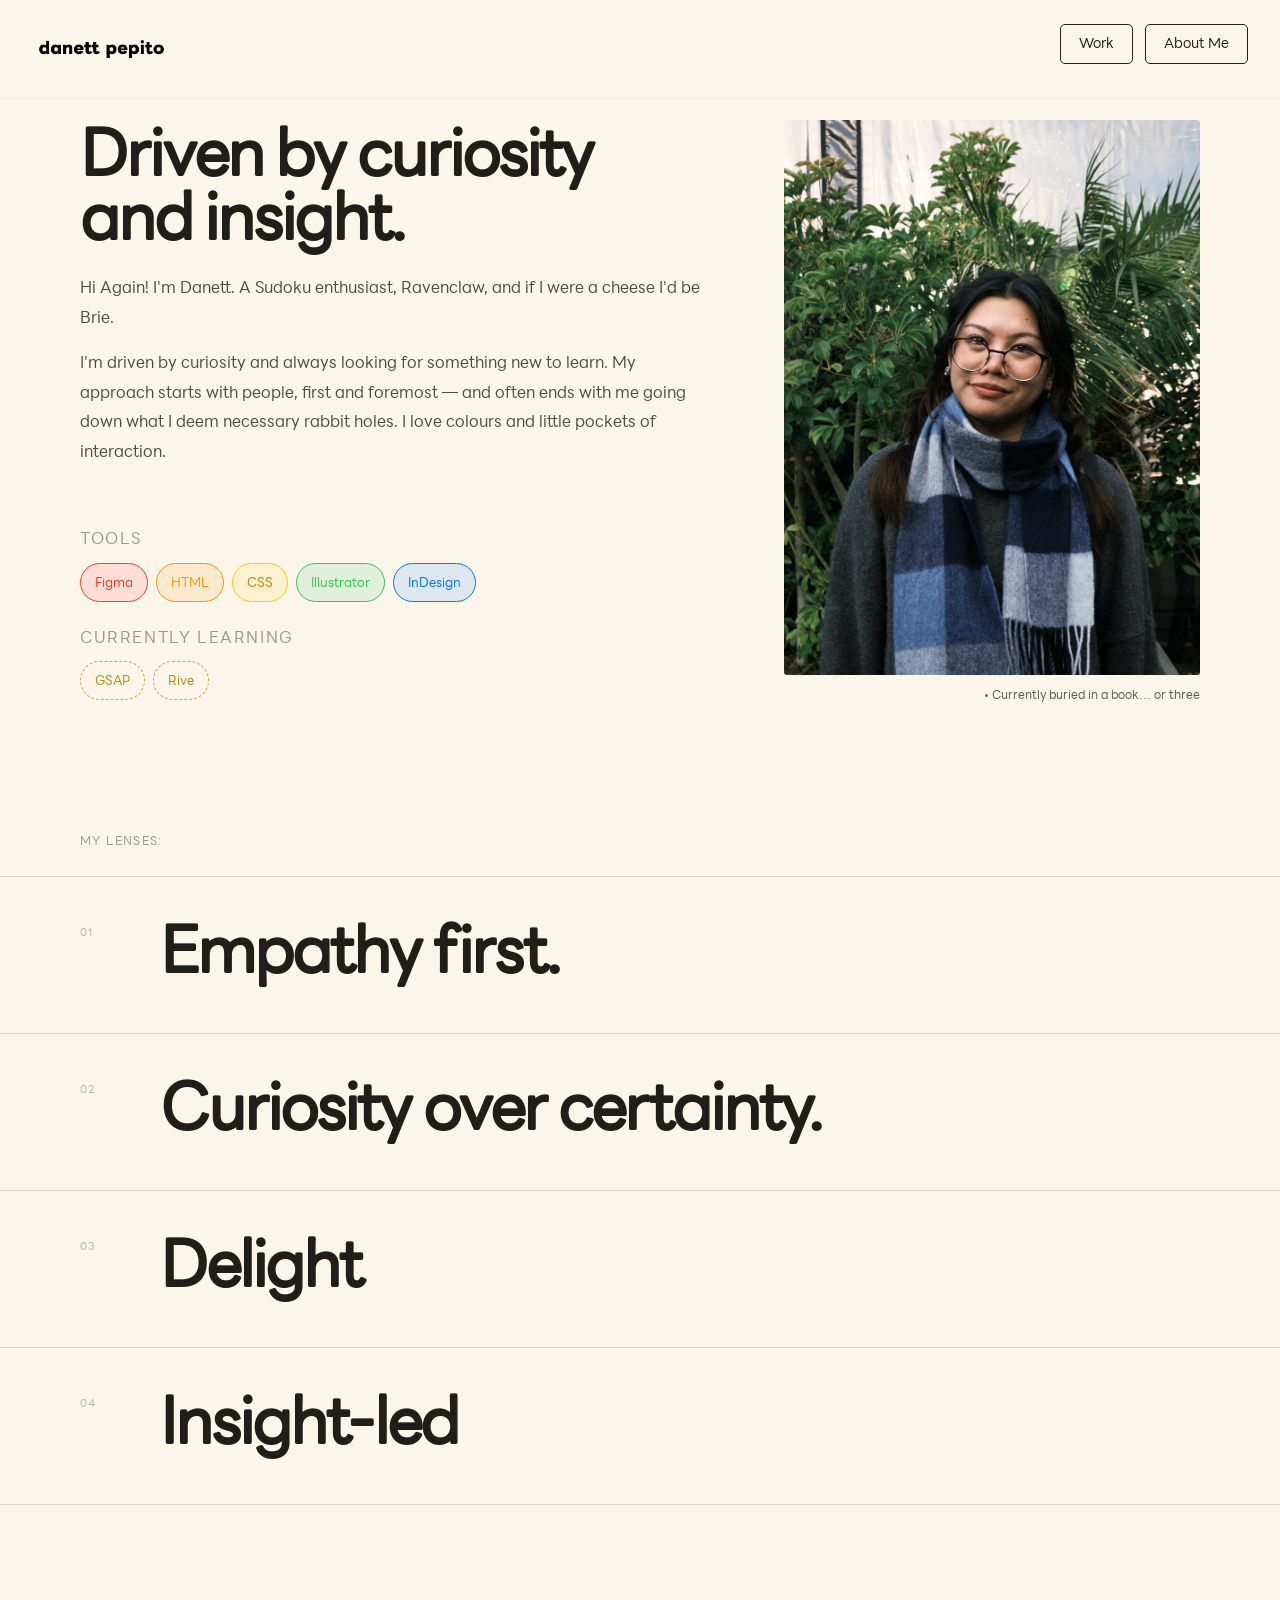
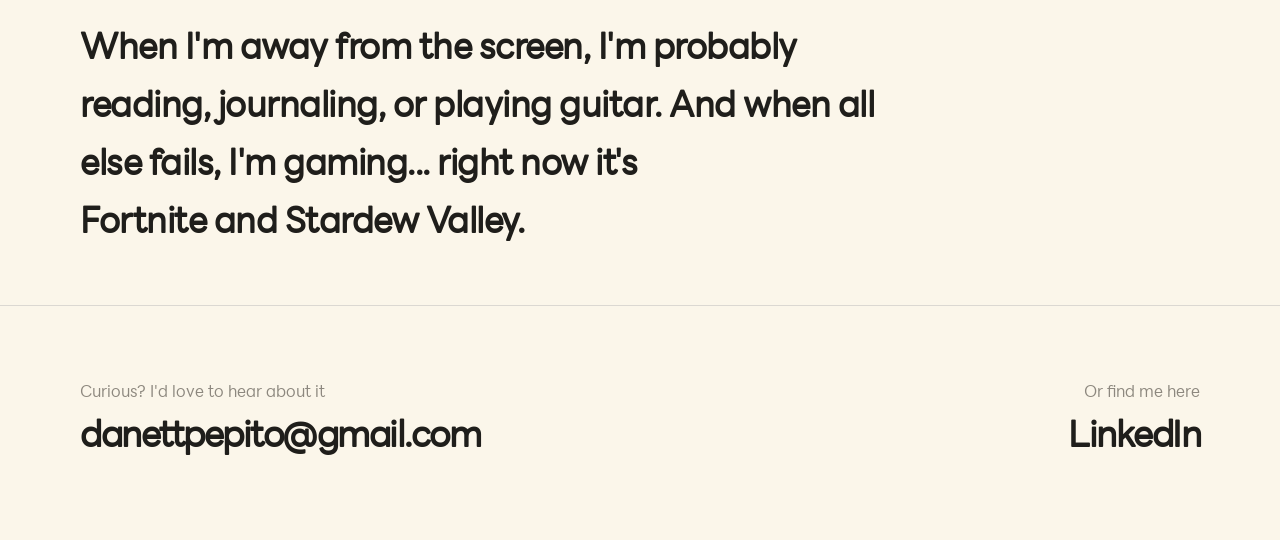
==== commit 75eedc2c: "favicon added" ====
--- a/about.html
+++ b/about.html
@@ -3,7 +3,7 @@
 <head>
   <meta charset="UTF-8">
   <meta name="viewport" content="width=device-width,initial-scale=1.0">
-  <link rel="icon" type="image/png" sizes="48x48" href="assets/logo2.png" style="transform: scale(1.5);">
+  <link rel="icon" type="image/png" sizes="32x32" href="assets/favicon1.png">
   <title>Danett Pepito</title>
   <link rel="stylesheet" href="styles.css">
   <script src="script.js" defer></script>
@@ -25,7 +25,7 @@
   <!-- ── Hero ── -->
   <section class="ab-hero">
     <div class="ab-hero-left">
-      <h1 class="ab-heading">An insight-driven designer.</h1>
+      <h1 class="ab-heading">Driven by curiosity and insight.</h1>
       <p>Hi Again! I'm Danett. A Sudoku enthusiast, Ravenclaw, and if I were a cheese I'd be Brie.</p>
       <p>I'm driven by curiosity and always looking for something new to learn. My approach starts with people, first and foremost — and often ends with me going down what I deem necessary rabbit holes. I love colours and little pockets of interaction.</p>
 
@@ -62,7 +62,7 @@
   <!-- ── UX/UI Specialties ── -->
 
   <section class="ab-instincts">
-    <p class="ab-section-label">what drives me</p>
+    <p class="ab-section-label">My lenses:</p>
     <br>
   
     <div class="ab-instinct-row" data-color="#c8f0d0">
@@ -84,7 +84,7 @@
     <div class="ab-instinct-row" data-color="#fce4ee">
       <span class="ab-instinct-num">03</span>
       <div class="ab-instinct-body">
-        <h2 class="ab-instinct-word">Delight is a strategy.</h2>
+        <h2 class="ab-instinct-word">Delight</h2>
         <p class="ab-instinct-desc">A bit of playfulness isn't decoration — it's what makes something stick.</p>
       </div>
     </div>
@@ -92,7 +92,7 @@
     <div class="ab-instinct-row" data-color="#dceeff">
       <span class="ab-instinct-num">04</span>
       <div class="ab-instinct-body">
-        <h2 class="ab-instinct-word">Zoom out, then in.</h2>
+        <h2 class="ab-instinct-word">Insight-led</h2>
         <p class="ab-instinct-desc">Systems thinking before screen thinking. Understanding the whole before designing any part.</p>
       </div>
     </div>
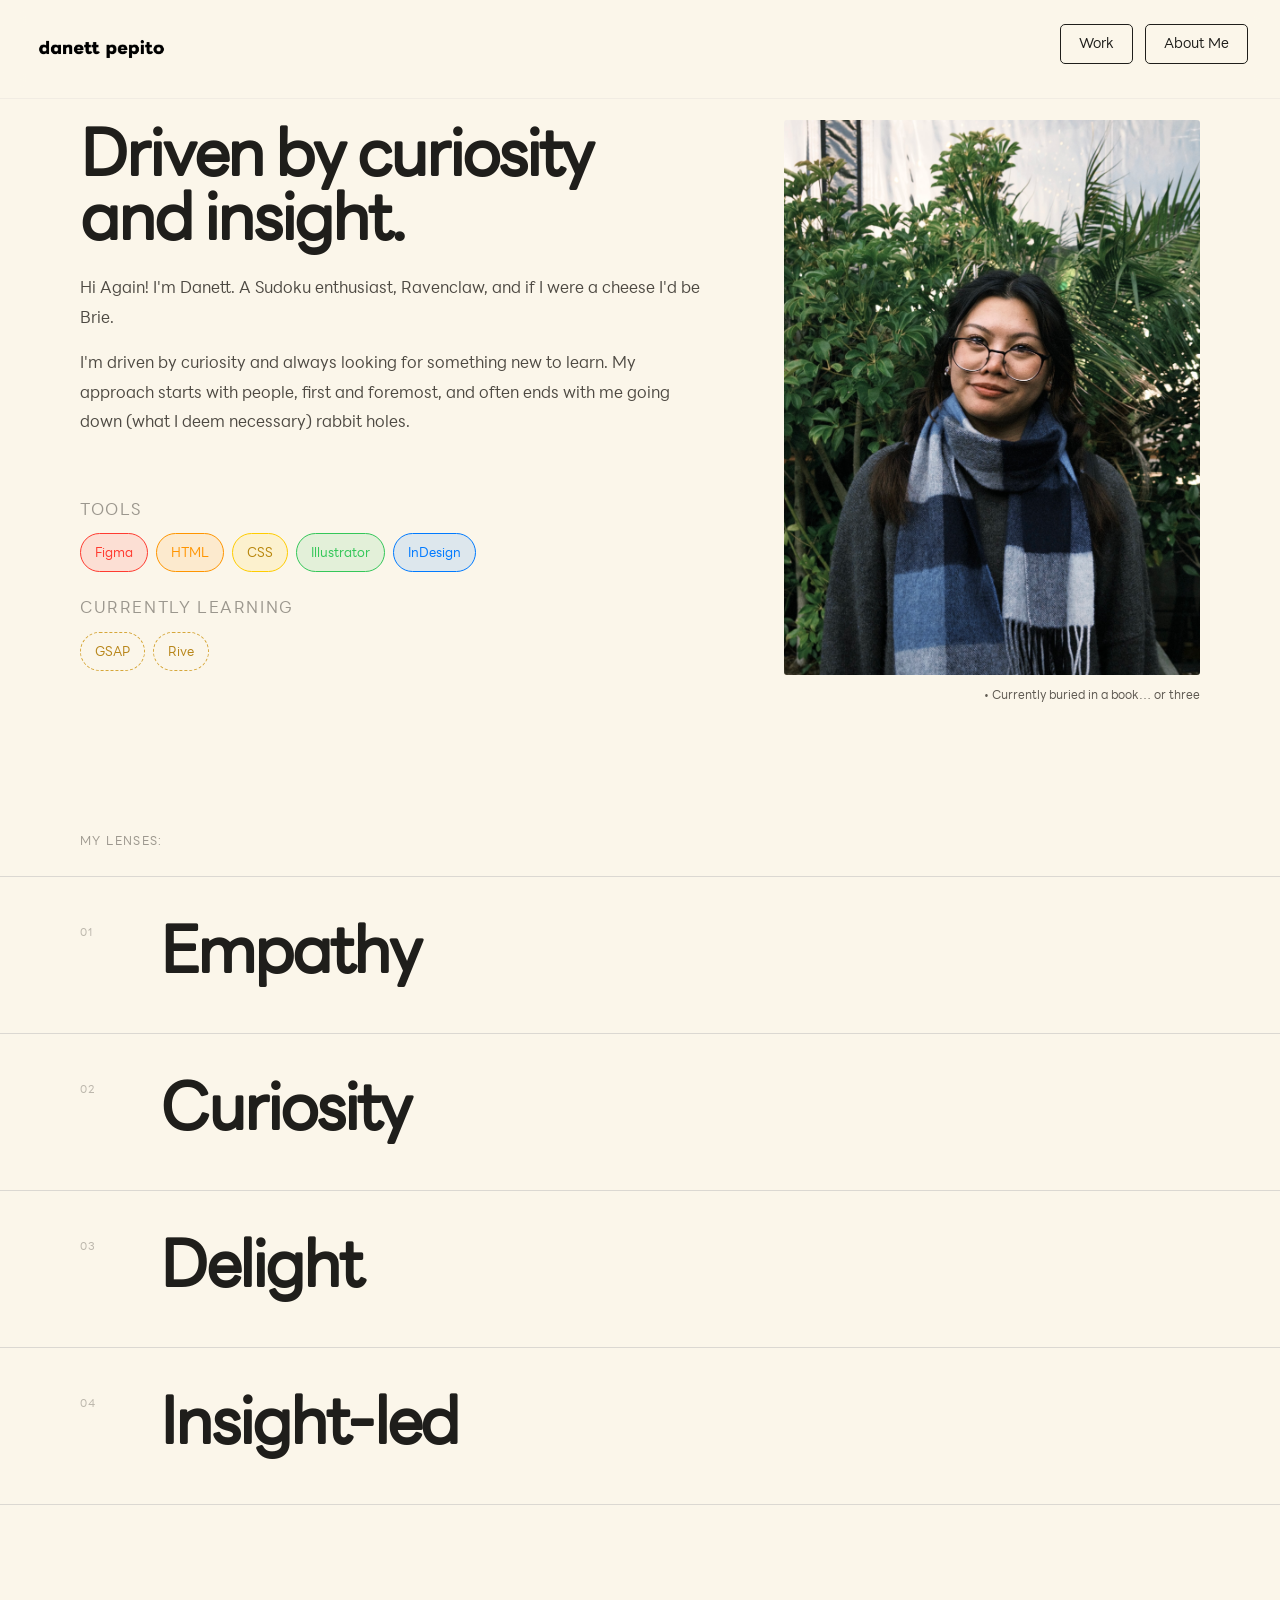
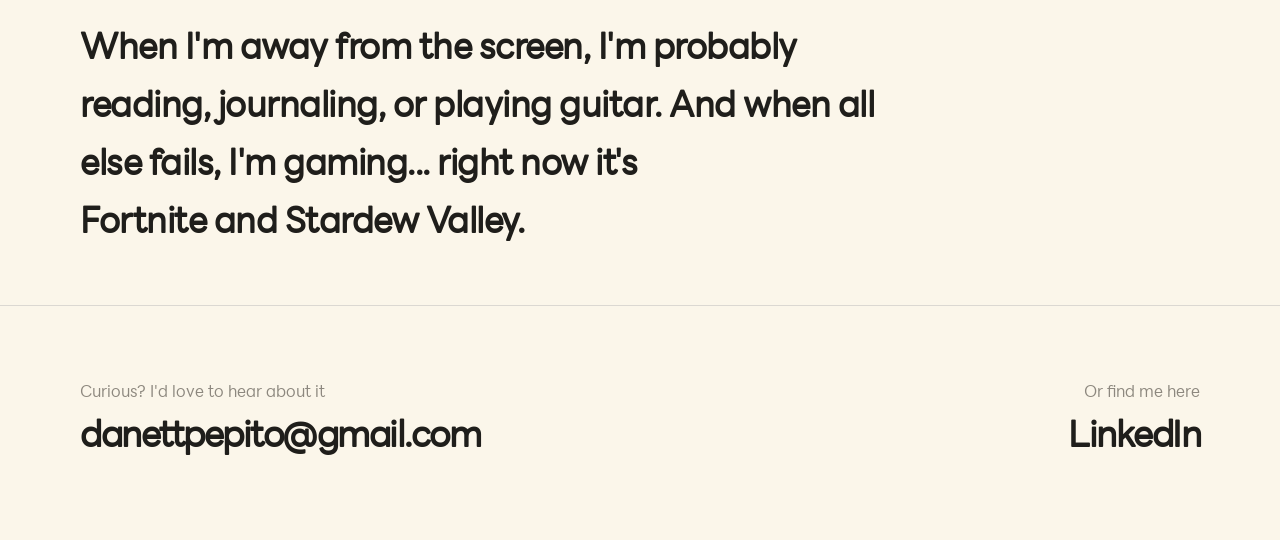
==== commit 7d6627bc: "update about" ====
--- a/about.html
+++ b/about.html
@@ -4,7 +4,7 @@
   <meta charset="UTF-8">
   <meta name="viewport" content="width=device-width,initial-scale=1.0">
   <link rel="icon" type="image/png" sizes="32x32" href="assets/favicon1.png">
-  <title>Danett Pepito</title>
+  <title>About Me</title>
   <link rel="stylesheet" href="styles.css">
   <script src="script.js" defer></script>
 </head>
@@ -27,7 +27,7 @@
     <div class="ab-hero-left">
       <h1 class="ab-heading">Driven by curiosity and insight.</h1>
       <p>Hi Again! I'm Danett. A Sudoku enthusiast, Ravenclaw, and if I were a cheese I'd be Brie.</p>
-      <p>I'm driven by curiosity and always looking for something new to learn. My approach starts with people, first and foremost — and often ends with me going down what I deem necessary rabbit holes. I love colours and little pockets of interaction.</p>
+      <p>I'm driven by curiosity and always looking for something new to learn. My approach starts with people, first and foremost, and often ends with me going down (what I deem necessary) rabbit holes.</p>
 
       <br>
 
@@ -68,16 +68,16 @@
     <div class="ab-instinct-row" data-color="#c8f0d0">
       <span class="ab-instinct-num" data-color="#fde8cc">01</span>
       <div class="ab-instinct-body">
-        <h2 class="ab-instinct-word">Empathy first.</h2>
-        <p class="ab-instinct-desc">I start with people — not personas, not assumptions. Real conversations, real context.</p>
+        <h2 class="ab-instinct-word">Empathy</h2>
+        <p class="ab-instinct-desc">I start with people; Real conversations, real context.</p>
       </div>
     </div>
   
     <div class="ab-instinct-row" data-color="#fde8cc">
       <span class="ab-instinct-num">02</span>
       <div class="ab-instinct-body">
-        <h2 class="ab-instinct-word">Curiosity over certainty.</h2>
-        <p class="ab-instinct-desc">The best questions are the ones I don't have answers to yet. Rabbit holes are research.</p>
+        <h2 class="ab-instinct-word">Curiosity</h2>
+        <p class="ab-instinct-desc">The best questions are the ones I don't have answers to yet</p>
       </div>
     </div>
   
@@ -85,7 +85,7 @@
       <span class="ab-instinct-num">03</span>
       <div class="ab-instinct-body">
         <h2 class="ab-instinct-word">Delight</h2>
-        <p class="ab-instinct-desc">A bit of playfulness isn't decoration — it's what makes something stick.</p>
+        <p class="ab-instinct-desc">I love colours and little pockets of interaction.</p>
       </div>
     </div>
   
@@ -93,7 +93,7 @@
       <span class="ab-instinct-num">04</span>
       <div class="ab-instinct-body">
         <h2 class="ab-instinct-word">Insight-led</h2>
-        <p class="ab-instinct-desc">Systems thinking before screen thinking. Understanding the whole before designing any part.</p>
+        <p class="ab-instinct-desc">Fueled by feedback</p>
       </div>
     </div>
   
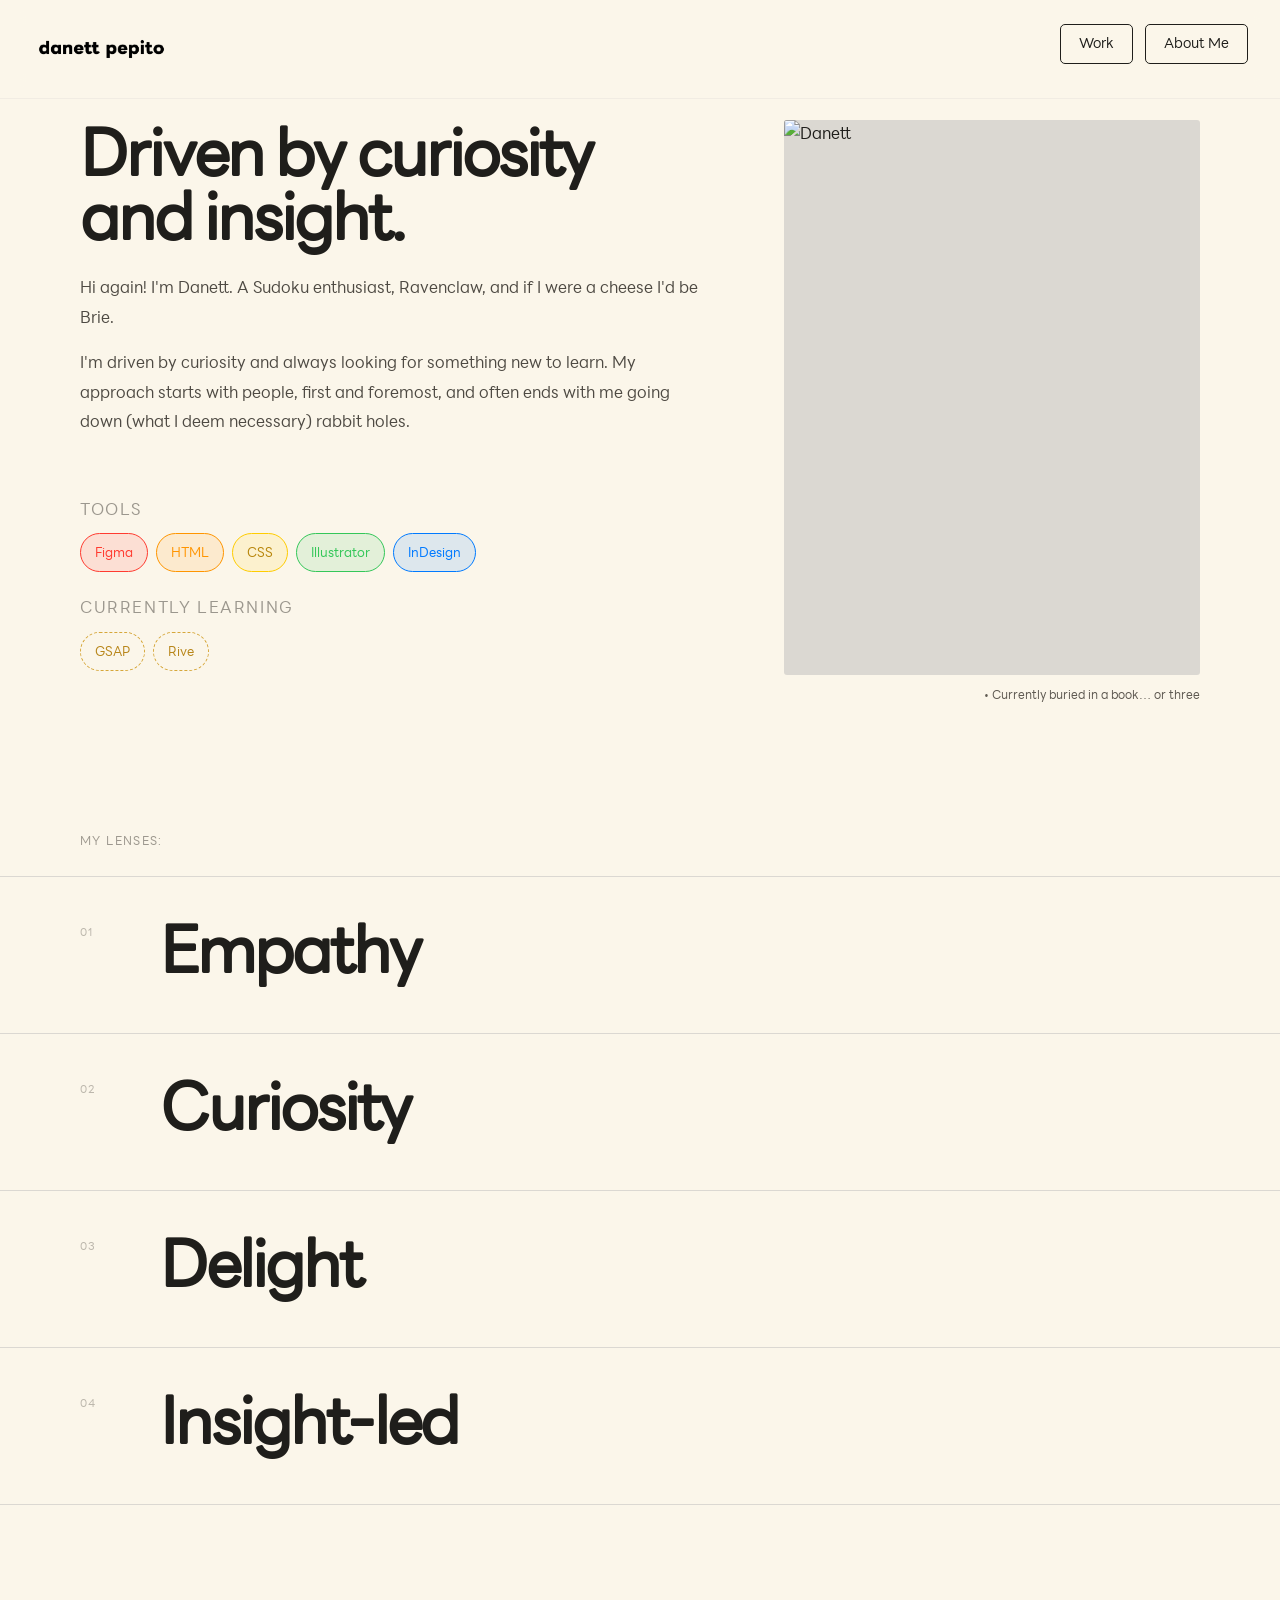
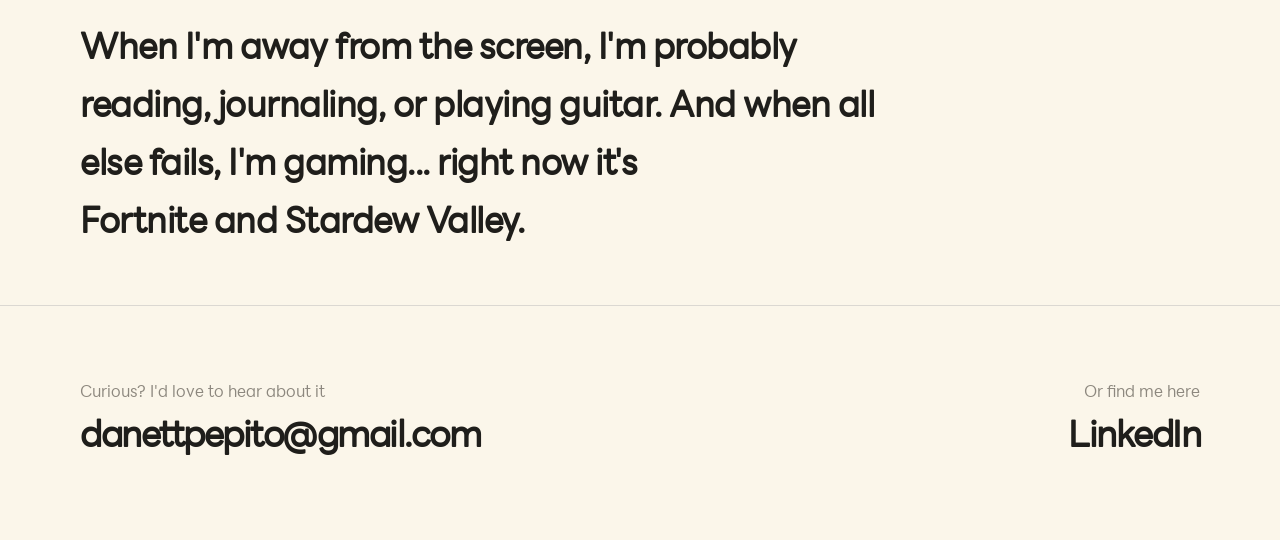
==== commit f8c7ea5c: "update about me image" ====
--- a/about.html
+++ b/about.html
@@ -26,7 +26,7 @@
   <section class="ab-hero">
     <div class="ab-hero-left">
       <h1 class="ab-heading">Driven by curiosity and insight.</h1>
-      <p>Hi Again! I'm Danett. A Sudoku enthusiast, Ravenclaw, and if I were a cheese I'd be Brie.</p>
+      <p>Hi again! I'm Danett. A Sudoku enthusiast, Ravenclaw, and if I were a cheese I'd be Brie.</p>
       <p>I'm driven by curiosity and always looking for something new to learn. My approach starts with people, first and foremost, and often ends with me going down (what I deem necessary) rabbit holes.</p>
 
       <br>
@@ -53,7 +53,7 @@
       </div>
     </div>
     <div class="ab-hero-right">
-      <img src="assets/about-pic.jpg" alt="Danett" class="ab-photo">
+      <img src="assets/pfp.jpg" alt="Danett" class="ab-photo">
       <p class="ab-caption">• Currently buried in a book… or three</p>
     </div>
 
@@ -69,7 +69,7 @@
       <span class="ab-instinct-num" data-color="#fde8cc">01</span>
       <div class="ab-instinct-body">
         <h2 class="ab-instinct-word">Empathy</h2>
-        <p class="ab-instinct-desc">I start with people; Real conversations, real context.</p>
+        <p class="ab-instinct-desc">My work usually starts with people, I believe learning about people and the stories, experiences, and perspectives they bring make the most meaningful designs.</p>
       </div>
     </div>
   
@@ -77,7 +77,7 @@
       <span class="ab-instinct-num">02</span>
       <div class="ab-instinct-body">
         <h2 class="ab-instinct-word">Curiosity</h2>
-        <p class="ab-instinct-desc">The best questions are the ones I don't have answers to yet</p>
+        <p class="ab-instinct-desc">I'm always asking why. If I'm quiet, I'm probably just wrapping my head around it. Expect a million questions later.</p>
       </div>
     </div>
   
@@ -85,7 +85,7 @@
       <span class="ab-instinct-num">03</span>
       <div class="ab-instinct-body">
         <h2 class="ab-instinct-word">Delight</h2>
-        <p class="ab-instinct-desc">I love colours and little pockets of interaction.</p>
+        <p class="ab-instinct-desc">I love finding ways to add little moments and pockets of interaction in everything I create!</p>
       </div>
     </div>
   
@@ -93,7 +93,7 @@
       <span class="ab-instinct-num">04</span>
       <div class="ab-instinct-body">
         <h2 class="ab-instinct-word">Insight-led</h2>
-        <p class="ab-instinct-desc">Fueled by feedback</p>
+        <p class="ab-instinct-desc">I let research, feedback, and little discoveries guide my decisions.</p>
       </div>
     </div>
   
--- a/styles.css
+++ b/styles.css
@@ -1,1297 +1,1313 @@
 @font-face {
-    font-family: "LineSeed";
-    src: url("fonts/LINESeedSans_W_Rg.woff2") format("woff2");
-    font-weight: 400;
-    font-style: normal;
-  }
-  
-  @font-face {
-    font-family: "LineSeed";
-    src: url("fonts/LINESeedSans_W_Th.woff2") format("woff2");
-    font-weight: 200;
-    font-style: normal;
-  }
+  font-family: "LineSeed";
+  src: url("fonts/LINESeedSans_W_Rg.woff2") format("woff2");
+  font-weight: 400;
+  font-style: normal;
+}
+
+@font-face {
+  font-family: "LineSeed";
+  src: url("fonts/LINESeedSans_W_Th.woff2") format("woff2");
+  font-weight: 200;
+  font-style: normal;
+}
 
 /* ── Variables ── */
 :root {
-  --bg:       #fbf6ea;   /* warm cream background */
-  --dark:     #1f1e1b;   /* high contrast readable black */
-  --mid:      #5f5a52;   /* darker grey for AA contrast */
-  --text-soft:#4e4a43;   /* improved body text contrast */
-  
-  --yellow:   #d6a73a;   /* primary muted mustard */
-  --yellow-bg:#f3d78a;   /* soft highlight (use sparingly) */
-  --yellow-deep:#b8861a; /* hover / emphasis */
-  
-  --white:    #fffdf7;
-  --card-bg:  #fffaf0;
-  
-  --radius:   3px;
-  --font-body: 'LineSeed', sans-serif;
-  --font-weight-body: 400;
-  }
+--bg:       #fbf6ea;   /* warm cream background */
+--dark:     #1f1e1b;   /* high contrast readable black */
+--mid:      #5f5a52;   /* darker grey for AA contrast */
+--text-soft:#4e4a43;   /* improved body text contrast */
+
+--yellow:   #d6a73a;   /* primary muted mustard */
+--yellow-bg:#f3d78a;   /* soft highlight (use sparingly) */
+--yellow-deep:#b8861a; /* hover / emphasis */
+
+--white:    #fffdf7;
+--card-bg:  #fffaf0;
+
+--radius:   3px;
+--font-body: 'LineSeed', sans-serif;
+--font-weight-body: 400;
+}
 
 body {
 cursor: auto;
-  font-family: var(--font-body);
-  font-weight: var(--font-weight-body);
+font-family: var(--font-body);
+font-weight: var(--font-weight-body);
 }
 
 @keyframes bounce {
-    0%, 100% { transform: translateY(0); }
-    50% { transform: translateY(-8px); }
+  0%, 100% { transform: translateY(0); }
+  50% { transform: translateY(-8px); }
 }
 
 /* ── Reset ── */
 *, *::before, *::after { box-sizing: border-box; margin: 0; padding: 0; }
 html { scroll-behavior: smooth; }
 body {
-    background-color: var(--bg);
-    color: var(--dark);
-    font-family: var(--font-body);
-    font-size: 16px;
-    line-height: 1.6;
-    overflow-x: hidden;
-    font-family: var(--font-body);
-    font-weight: var(--font-weight-body);
+  background-color: var(--bg);
+  color: var(--dark);
+  font-family: var(--font-body);
+  font-size: 16px;
+  line-height: 1.6;
+  overflow-x: hidden;
+  font-family: var(--font-body);
+  font-weight: var(--font-weight-body);
 }
 a { color: inherit; text-decoration: none; }
 img { display: block; max-width: 100%; }
 
 /* ── Nav ── */
+nav {
+background: rgba(251, 246, 234, 0.88);
+backdrop-filter: none;
+padding: 1.2rem 2.5rem;
+transform: translateY(0);
+}
+
+.nav-logo {
+height: 50px;   /* tweak this */
+width: auto;
+display: block;
+}
+
+.nav-links {
+  display: flex;
+  gap: 12px;
+  list-style: none;
+}
+
+.nav-links a {
+  display: flex;
+  align-items: center;
+  gap: 6px;
+  padding: 8px 18px;
+  border: 1.5px solid var(--dark);
+  border-radius: 5px;
+  font-size: 0.85rem;
+  font-weight: 400;
+  color: var(--dark);
+  background: transparent;
+  transition: background 0.2s, color 0.2s;
+}
+
+.nav-links a:hover { background: var(--dark); color: var(--bg); }
+
+.nav-links .nav-active {
+  background: var(--dark);
+  color: var(--bg);
+}
+
+/* ── About page nav — always visible ── */
+body:has(.about-hero) nav {
+transform: translateY(0) !important;
+background: rgba(240, 237, 232, 0.85);
+backdrop-filter: blur(12px);
+}
+
+/* ── Hero ── */
+.hero {
+  min-height: 100vh;
+  display: flex;
+  flex-direction: column;
+  justify-content: center;
+  
+
+  padding: 120px 10vw 200px;
+  align-items: flex-start;
+}
+
+/* Hero headline */
+.hero-headline {
+  font-size: 2.8rem;
+  font-weight: 800;
+  line-height: 1.1;
+}
+
+.hero-comment {
+  font-size: 1.5rem;
+  color: #999;
+  font-family: var(--font-body);
+  font-weight: 400;
+  opacity: 0.8;
+}
+
+/* "make sense" pill */
+.hero-highlight {
+  display: inline-block;
+  background: var(--rust-bg);
+  color: var(--white);
+  border-radius: 999px;
+  padding: 4px 28px 6px;
+  margin-left: 6px;
+  font-style: italic;
+  font-family: var(--font-body);
+  font-size: clamp(2.2rem, 4.5vw, 3.8rem);
+  letter-spacing: -1px;
+}
+
+.hero-think p {
+  font-family: var(--font-hand);
+  font-size: 1rem;
+  color: var(--mid);
+  margin-bottom: 12px;
+}
+
+/* ── Section header ── */
+.section-label {
+  font-family: var(--font-hand);
+  font-size: 1.1rem;
+  color: var(--mid);
+  margin-bottom: 48px;
+}
+
+/* ── HERO CANVAS DOTS ── */
+#heroCanvas {
+position: absolute;
+inset: 0;
+width: 100%;
+height: 100%;
+pointer-events: none;
+z-index: 0;
+}
+
+/* push hero content above the canvas */
+.hero > *:not(#heroCanvas) {
+position: relative;
+z-index: 1;
+}
+
+
+
+/* ── Case study card ── */
+.case-study {
+display: grid;
+grid-template-columns: 1fr 1fr;
+align-items: center;
+cursor: default;
+border-radius: var(--radius);
+}
+
+/* link becomes the clickable wrapper but DOES NOT break grid */
+.case-study-link-wrap {
+display: contents; 
+text-decoration: none;
+color: inherit;
+cursor: default;
+gap: 2rem;
+}
+
+/* optional hover effect on whole section */
+.case-study:hover .case-study-image {
+transform: rotate(0deg) scale(1) !important;
+border-radius: var(--radius);
+}
+
+/* Alternate layout every other card */
+.case-study:nth-child(even) .case-study-text { order: 2; }
+.case-study:nth-child(even) .case-study-image { order: 1; }
+
+
+.case-study-year {
+  font-size: 0.85rem;
+  color: var(--mid);
+  margin-bottom: 16px;
+}
+
+.case-study-title {
+  font-size: clamp(1.6rem, 3vw, 2.4rem);
+  font-weight: 800;
+  line-height: 1.15;
+  margin-bottom: 16px;
+}
+
+
+.case-study-desc {
+  font-size: 1rem;
+  color: var(--mid);
+  line-height: 1.7;
+  margin-bottom: 28px;
+}
+
+.case-study-link {
+  display: inline-flex;
+  align-items: center;
+  gap: 8px;
+  font-size: 0.9rem;
+  font-weight: 700;
+  color: var(--dark);
+  border-bottom: 2px solid var(--dark);
+  padding-bottom: 2px;
+}
+
+.case-study-link:hover { color: var(--rust); border-color: var(--rust); }
+
+.case-study-image {
+  background: var(--card-bg);
+  overflow: hidden;
+  aspect-ratio: 4 / 3;
+  display: flex;
+  align-items: center;
+  justify-content: center;
+  box-shadow: 0 0.5px 0.5px rgba(104, 104, 104, 0.08);
+}
+
+/* ── FOOTER ── */
+footer {
+position: relative;
+padding: 72px 80px 40px;
+border-top: 1.5px solid #dbd8d2;
+overflow: hidden;
+}
+
+.footer-rainbow {
+position: absolute;
+top: 0; left: -40px;
+width: 550px; height: 100%;
+background: linear-gradient(135deg,
+  rgba(249,115,22,0.45) 0%,
+  rgba(250,204,21,0.38) 20%,
+  rgba(74,222,128,0.32) 40%,
+  transparent 100%
+);
+filter: blur(32px);
+pointer-events: none;
+z-index: 0;
+}
+
+.footer-rainbow-right {
+position: absolute;
+top: 0; right: -40px;
+width: 550px; height: 100%;
+background: linear-gradient(-135deg,
+  rgba(244,114,182,0.45) 0%,
+  rgba(192,132,252,0.32) 40%,
+  rgba(250,204,21,0.22) 80%,
+  transparent 100%
+);
+filter: blur(32px);
+pointer-events: none;
+z-index: 0;
+}
+
+.footer-inner {
+position: relative;
+z-index: 1;
+margin-bottom: 48px;
+}
+
+.footer-eyebrow {
+font-size: 1rem;
+color: var(--mid);
+opacity: 0.7;
+margin-bottom: 12px;
+}
+
+.footer-cta-row {
+display: flex;
+justify-content: space-between;
+align-items: flex-start;
+}
+
+.footer-left,
+.footer-right {
+display: flex;
+flex-direction: column;
+}
+
+.footer-right {
+text-align: right;
+}
+
+.footer-email-big {
+font-size: clamp(1.4rem, 2.8vw, 2.4rem);
+font-weight: 800;
+letter-spacing: -1.5px;
+line-height: 1;
+color: var(--dark);
+text-decoration: none;
+transition: opacity 0.2s ease;
+}
+
+.footer-email-big:hover {
+opacity: 0.55;
+}
+
+.footer-bottom {
+position: relative;
+z-index: 1;
+display: flex;
+justify-content: space-between;
+align-items: center;
+border-top: 1px solid #dbd8d2;
+padding-top: 24px;
+font-size: 0.78rem;
+color: var(--mid);
+opacity: 0.6;
+}
+
+/* ── WONKY IMAGE HOVER ── */
+.case-study-image {
+transform: translateZ(0);
+transition: transform 0.18s ease-out;
+will-change: transform;
+}
+
+/* tilt alternates for any number of cards */
+.case-study:nth-child(odd) .case-study-image {
+transform: rotate(-1.3deg) scale(0.97);
+}
+
+.case-study:nth-child(even) .case-study-image {
+transform: rotate(1.3deg) scale(0.97);
+}
+
+.case-study:hover .case-study-image {
+transform: rotate(0deg) scale(1);
+box-shadow: 0 16px 56px rgba(0, 0, 0, 0.18);
+outline: 4px solid var(--dark);
+outline-offset: 4px;
+}
+
+/* different colours per case study (by colour class, not position) */
+.case-blue:hover .case-study-image {
+outline-color: blue;
+}
+
+.case-pink:hover .case-study-image {
+outline-color: #FF69B4;
+}
+
+.case-green:hover .case-study-image {
+outline-color: green;
+}
+
+.case-orange:hover .case-study-image {
+outline-color: #730fd6; /* purple */
+}
+
+/* ── IN-PROGRESS CARD: grey hover colours ── */
+.case-study.case-wip:hover .case-study-image {
+outline-color: #888;
+}
+
+.case-study.case-wip:hover strong {
+color: #888;
+}
+
+/* ── IN-PROGRESS BADGE ── */
+.case-wip-badge {
+display: inline-block;
+margin-left: 8px;
+padding: 2px 10px;
+border: 1px solid currentColor;
+border-radius: 999px;
+font-size: 0.75rem;
+}
+
+.case-green:hover strong {
+color: green;
+}
+
+.case-orange:hover strong {
+color: rgb(128, 0, 255);
+}
+
+.case-pink:hover strong {
+color: #FF69B4;
+}
+
+.case-blue:hover strong {
+color: blue;
+}
+
+.case-study strong {
+transition: color 0.2s ease;
+}
+
+/* CURSOR - "Open Project" */
+.cursor-label {
+position: fixed;
+top: 0;
+left: 0;
+padding: 0.4rem 0.7rem;
+font-size: 0.75rem;
+background: black;
+color: white;
+border-radius: 999px;
+pointer-events: none;
+opacity: 0;
+transform: translate(-50%, -50%);
+transition: opacity 0.15s ease;
+z-index: 9999;
+white-space: nowrap;
+}
+
+/* default cursor COLOUR */
+.cursor-label {
+background: black;
+}
+
+/* CASE STUDY LINK */
+.case-study {
+display: grid;
+grid-template-columns: 1fr 1fr;
+gap: 85px;
+align-items: center;
+
+text-decoration: none;
+color: inherit;
+}
+
+/* ── Divider ── */
+.divider {
+  height: 1.5px;
+  background: #dbd8d2;
+  margin: 0 80px;
+}
+
+/* ── Utility ── */
+.sr-only {
+  position: absolute; width: 1px; height: 1px;
+  padding: 0; margin: -1px; overflow: hidden;
+  clip: rect(0,0,0,0); white-space: nowrap; border-width: 0;
+}
+
+
+
+/* CASE STUDY IMAGES */
+.sorta-image {
+  background: url("assets/sorta/cover.png") center/cover no-repeat;
+}
+
+.jumble-image {
+  background: url("assets/Screenshot\ 2026-06-11\ at\ 00.43.35.jpeg") center/cover no-repeat;
+}
+
+.outbox-image {
+background: url("assets/outbox/image-9.jpg") center/cover no-repeat;
+}
+
+.dataleak-image {
+background: url("assets/data-leak/data-leak.png") center/cover no-repeat;
+}
+
+.between-image {
+background: url("assets/between/image01-dvp.jpg") center/cover no-repeat;
+}
+
+/* SORTA.HTML */
+
+
+/* ── CASE STUDY HERO WRAPPER ── */
+/* INTRO SECTION */
+.cs-intro {
+  width: min(1100px);
+  margin: 40px auto 0;
+}
+
+.cs-project-name {
+  font-size: 0.9rem;
+  color: var(--mid);
+  margin-bottom: 12px;
+  text-transform: uppercase;
+  letter-spacing: 0.08em;
+}
+
+.cs-project-description {
+  font-size: clamp(2.2rem, 5vw, 4.5rem);
+  line-height: 1.05;
+  letter-spacing: -2px;
+  max-width: 900px;
+  margin-bottom: 48px;
+}
+
+/* META BOX */
+.cs-meta-box {
+  width: 100%;
+  background: var(--white);
+  border: 1px solid #dbd8d2;
+  border-radius: 3px;
+
+  padding: 32px 36px;
+
+  display: grid;
+  grid-template-columns: repeat(4, 1fr);
+  gap: 32px;
+}
+
+.meta-item {
+  display: flex;
+  flex-direction: column;
+  gap: 8px;
+}
+
+.meta-label {
+  font-size: 0.72rem;
+  text-transform: uppercase;
+  letter-spacing: 0.08em;
+  color: var(--mid);
+}
+
+.meta-value {
+  font-size: 0.95rem;
+  line-height: 1.5;
+  color: var(--dark);
+}
+
+/* -- overview -- */
+.cs-box {
+  display: grid;
+  grid-template-columns: 1fr 1fr;
+  gap: 48px;
+
+  margin-top: 40px;
+  padding: 40px;
+
+  background: var(--white);
+  border: 1px solid #dbd8d2;
+  border-radius: var(--radius);
+}
+
+/* columns */
+.cs-box-col {
+  display: flex;
+  flex-direction: column;
+  gap: 16px;
+}
+
+/* titles */
+.cs-box-title {
+  font-size: 1rem;
+  font-weight: 600;
+  color: var(--dark);
+}
+
+/* list */
+.cs-list {
+  list-style: none;
+  display: flex;
+  flex-direction: column;
+  gap: 12px;
+  padding-left: 0;
+}
+
+.cs-list li {
+  font-size: 1rem;
+  line-height: 1.7;
+  color: #5e5e5a;
+  position: relative;
+  padding-left: 16px;
+}
+
+.cs-list li::before {
+  content: "•";
+  position: absolute;
+  left: 0;
+  color: var(--mid);
+}
+
+/* FULL WIDTH BREAKOUT SECTION */
+.cs-insight {
+  position: relative;
+
+  width: 100vw;
+  margin-left: calc(50% - 50vw);
+  margin-right: calc(50% - 50vw);
+
+  margin-top: 80px;
+}
+
+/* IMAGE */
+.cs-insight img {
+  width: 100%;
+  object-fit: cover;
+  display: block;
+}
+
+/* overlay text */
+.insight-overlay {
+  position: absolute;
+  inset: 0;
+
+  display: flex;
+  flex-direction: column;
+  align-items: center;
+  justify-content: center;
+
+  text-align: center;
+  padding: 40px;
+
+  background: rgba(0, 0, 0, 0.35);
+  color: white;
+}
+
+.insight-label {
+  font-size: 0.75rem;
+  letter-spacing: 0.1em;
+  text-transform: uppercase;
+  opacity: 0.8;
+  margin-bottom: 12px;
+}
+
+.insight-text {
+  font-size: clamp(1.8rem, 3.5vw, 3rem);
+  line-height: 1.2;
+  max-width: 900px;
+}
+
+/* responsive */
+@media (max-width: 900px) {
+  .cs-insight img {
+    height: 50vh;
+  }
+}
+
+@media (max-width: 900px) {
+  .cs-box {
+    grid-template-columns: 1fr;
+    gap: 32px;
+  }
+}
+
+
+/* ============================================================
+ sorta.css — case study styles for sorta.html
+ Relies on CSS variables defined in styles.css
+ ============================================================ */
+
+/* ── READING BAR ── */
+.reading-bar {
+  position: fixed;
+  top: 0;
+  left: 0;
+  height: 3px;
+  background: green;
+  width: 0%;
+  z-index: 9999;
+  transition: width 0.1s linear;
+}
+
+/* ── NAV overrides ── */
 nav {
   background: rgba(251, 246, 234, 0.88);
   backdrop-filter: none;
   padding: 1.2rem 2.5rem;
   transform: translateY(0);
 }
-
-.nav-logo {
-  height: 50px;   /* tweak this */
-  width: auto;
+nav.show { transform: translateY(0); }
+
+.nav-back {
+  font-size: 0.85rem;
+  font-weight: 600;
+  background: rgba(251, 246, 234, 0.88);
+  border-radius: 5px;
+  padding: 8px 18px;
+  transition: color 0.2s, border-color 0.2s;
+}
+.nav-back:hover {
+  color: var(--dark);
+  border-color: var(--dark);
+}
+
+/* ── HERO BANNER ── */
+.cs-banner {
+  width: 100%;
+  height: 70vh;
+  min-height: 420px;
+  overflow: hidden;
+  position: relative;
+}
+.cs-banner img {
+  width: 100%;
+  height: 100%;
+  object-fit: cover;
+  object-position: center;
   display: block;
 }
-
-.nav-links {
-    display: flex;
-    gap: 12px;
-    list-style: none;
-}
-
-.nav-links a {
-    display: flex;
-    align-items: center;
-    gap: 6px;
-    padding: 8px 18px;
-    border: 1.5px solid var(--dark);
-    border-radius: 5px;
-    font-size: 0.85rem;
-    font-weight: 400;
-    color: var(--dark);
-    background: transparent;
-    transition: background 0.2s, color 0.2s;
-}
-
-.nav-links a:hover { background: var(--dark); color: var(--bg); }
-
-.nav-links .nav-active {
-    background: var(--dark);
-    color: var(--bg);
-}
-
-/* ── About page nav — always visible ── */
-body:has(.about-hero) nav {
-  transform: translateY(0) !important;
-  background: rgba(240, 237, 232, 0.85);
-  backdrop-filter: blur(12px);
-}
-
-/* ── Hero ── */
-.hero {
-    min-height: 100vh;
-    display: flex;
-    flex-direction: column;
-    justify-content: center;
-    
-
-    padding: 120px 10vw 200px;
-    align-items: flex-start;
-}
-
-/* Hero headline */
-.hero-headline {
-    font-size: 2.8rem;
-    font-weight: 800;
-    line-height: 1.1;
-}
-
-.hero-comment {
-    font-size: 1.5rem;
-    color: #999;
-    font-family: var(--font-body);
-    font-weight: 400;
-    opacity: 0.8;
-  }
-
-/* "make sense" pill */
-.hero-highlight {
-    display: inline-block;
-    background: var(--rust-bg);
-    color: var(--white);
-    border-radius: 999px;
-    padding: 4px 28px 6px;
-    margin-left: 6px;
-    font-style: italic;
-    font-family: var(--font-body);
-    font-size: clamp(2.2rem, 4.5vw, 3.8rem);
-    letter-spacing: -1px;
-}
-
-.hero-think p {
-    font-family: var(--font-hand);
-    font-size: 1rem;
-    color: var(--mid);
-    margin-bottom: 12px;
-}
-
-/* ── Section header ── */
-.section-label {
-    font-family: var(--font-hand);
-    font-size: 1.1rem;
-    color: var(--mid);
-    margin-bottom: 48px;
-}
-  
-/* ── HERO CANVAS DOTS ── */
-#heroCanvas {
+.cs-banner-overlay {
   position: absolute;
   inset: 0;
+  background: linear-gradient(to bottom, rgba(0,0,0,0.08) 0%, rgba(0,0,0,0.45) 100%);
+  display: flex;
+  align-items: flex-end;
+  padding: 48px 80px;
+}
+.cs-banner-title {
+  font-size: clamp(2.4rem, 5vw, 4.2rem);
+  font-weight: 800;
+  color: white;
+  line-height: 1.05;
+  letter-spacing: -2px;
+  max-width: 700px;
+}
+
+.data-banner {
+  width: 100%;
+  overflow: hidden;
+  position: relative;
+}
+.data-banner img {
   width: 100%;
   height: 100%;
-  pointer-events: none;
-  z-index: 0;
-}
-
-/* push hero content above the canvas */
-.hero > *:not(#heroCanvas) {
+  object-fit: cover;
+  object-position: center;
+  display: block;
+}
+
+
+/* ── STICKY SPLIT LAYOUT ── */
+.cs-split {
+  display: grid;
+  grid-template-columns: 380px minmax(0, 1fr);
+
+  gap: 80px;
+
+  width: 100%;
+
+  /* remove container limit */
+  max-width: none;
+
+  /* remove right padding */
+  padding: 80px 0 0 80px;
+
+  align-items: start;
+}
+
+/* make right column fully stretch */
+.cs-right {
+  width: 100%;
+  padding-right: 0;
+}
+
+/* LEFT — sticky panel */
+.cs-left {
+  position: sticky;
+  top: 100px;
+  display: flex;
+  flex-direction: column;
+  gap: 48px;
+}
+
+.cs-project-label {
+  font-size: 0.72rem;
+  text-transform: uppercase;
+  letter-spacing: 0.12em;
+  color: var(--mid);
+  margin-bottom: 8px;
+}
+
+.cs-left-title {
+  font-size: clamp(1.6rem, 2.5vw, 2.4rem);
+  font-weight: 800;
+  line-height: 1.1;
+  letter-spacing: -1px;
+  margin-bottom: 24px;
+}
+
+.cs-about-text {
+  font-size: 0.9rem;
+  color: #5e5e5a;
+  line-height: 1.75;
+}
+
+/* Meta rows */
+.cs-meta-rows {
+  display: flex;
+  flex-direction: column;
+  gap: 0;
+  border-top: 1.5px solid #dbd8d2;
+}
+.cs-meta-row {
+  display: grid;
+  grid-template-columns: 100px 1fr;
+  gap: 16px;
+  padding: 16px 0;
+  border-bottom: 1.5px solid #dbd8d2;
+  align-items: start;
+}
+.cs-meta-row .meta-label {
+  font-size: 0.7rem;
+  text-transform: uppercase;
+  letter-spacing: 0.1em;
+  color: var(--mid);
+  padding-top: 2px;
+}
+.cs-meta-row .meta-value {
+  font-size: 0.9rem;
+  color: var(--dark);
+  line-height: 1.5;
+}
+
+/* CTA buttons */
+.cs-ctas {
+  display: flex;
+  flex-direction: column;
+  gap: 10px;
+}
+.cs-cta-primary {
+  display: inline-flex;
+  align-items: center;
+  justify-content: center;
+  gap: 8px;
+  background: var(--dark);
+  color: var(--white);
+  border-radius: 3px;
+  padding: 14px 24px;
+  font-size: 0.85rem;
+  font-weight: 700;
+  transition: background 0.2s, transform 0.15s;
+}
+.cs-cta-primary:hover {
+  background: var(--yellow);
+  transform: translateY(-1px);
+}
+.cs-cta-secondary {
+  display: inline-flex;
+  align-items: center;
+  justify-content: center;
+  gap: 8px;
+  border: 1.5px solid var(--dark);
+  color: var(--dark);
+  border-radius: 3px;
+  padding: 14px 24px;
+  font-size: 0.85rem;
+  font-weight: 700;
+  transition: background 0.2s, color 0.2s, transform 0.15s;
+}
+.cs-cta-secondary:hover {
+  background: var(--dark);
+  color: white;
+  transform: translateY(-1px);
+}
+
+/* ── RIGHT — scrolling images ── */
+.cs-right {
+  display: flex;
+  flex-direction: column;
+  gap: 10px;
+  padding-bottom: 35px;
+}
+
+.cs-scroll-img {
+  width: 100%;
+  overflow: hidden;
+  background: var(--card-bg);
+  box-shadow: 0 4px 32px rgba(0,0,0,0.07);
+  margin-top:10px;
+}
+.cs-scroll-img img {
+  width: 100%;
+  height: auto;
+  display: block;
+  transition: transform 0.5s ease;
+}
+.cs-scroll-img:hover img {
+  transform: scale(1.015);
+}
+
+
+/* ── FULL BLEED INSIGHT ── */
+.cs-fullbleed {
+  position: relative;
+  width: 100%;
+  margin: 60px 0;
+  overflow: hidden;
+  z-index: 1; /* keeps it under floating nav */
+}
+.cs-fullbleed img {
+  width: 100%;
+  height: 80vh;
+  object-fit: cover;
+  display: block;
+  opacity: 0.5;
+}
+.cs-fullbleed-overlay {
+  position: absolute;
+  inset: 0;
+  background: rgba(0,0,0,0.7);
+  display: flex;
+  flex-direction: column;
+  align-items: center;
+  justify-content: center;
+  text-align: center;
+  padding: 40px;
+  color: white;
+}
+.cs-fullbleed-label {
+  font-size: 0.72rem;
+  text-transform: uppercase;
+  letter-spacing: 0.12em;
+  opacity: 0.75;
+  margin-bottom: 16px;
+}
+.cs-fullbleed-text {
+  font-size: clamp(1.6rem, 3.5vw, 2.8rem);
+  font-weight: 800;
+  line-height: 1.2;
+  max-width: 820px;
+  letter-spacing: -0.5px;
+}
+
+/* ── NARRATIVE SECTION ── */
+.cs-narrative {
+  padding: 20px 80px;
+  max-width: 1500px;
+  margin: 0 0 0 200px;
   position: relative;
   z-index: 1;
 }
-
-
-
-/* ── Case study card ── */
-.case-study {
+.cs-narrative-eyebrow {
+  font-size: 0.72rem;
+  text-transform: uppercase;
+  letter-spacing: 0.12em;
+  color: var(--mid);
+  opacity: 0.5;
+  margin-bottom: 24px;
+}
+.cs-narrative h2 {
+  font-size: clamp(1.8rem, 3.5vw, 3rem);
+  font-weight: 800;
+  line-height: 1.1;
+  letter-spacing: -1.5px;
+  margin-bottom: 32px;
+}
+.cs-narrative p {
+  font-size: 1rem;
+  color: #5e5e5a;
+  line-height: 1.8;
+  margin-bottom: 20px;
+}
+.cs-narrative strong { color: var(--dark); }
+
+/* Challenge / Solution two-col */
+.cs-two-col {
   display: grid;
   grid-template-columns: 1fr 1fr;
-  align-items: center;
-  cursor: default;
+  gap: 32px;
+  margin: 30px 0;
+  padding: 40px;
+  background: white;
+  border: 1.5px solid #dbd8d2;
   border-radius: var(--radius);
 }
-
-/* link becomes the clickable wrapper but DOES NOT break grid */
-.case-study-link-wrap {
-  display: contents; 
-  text-decoration: none;
-  color: inherit;
-  cursor: default;
-  gap: 2rem;
-}
-
-/* optional hover effect on whole section */
-.case-study:hover .case-study-image {
-  transform: rotate(0deg) scale(1) !important;
-  border-radius: var(--radius);
-}
-
-/* Alternate layout every other card */
-.case-study:nth-child(even) .case-study-text { order: 2; }
-.case-study:nth-child(even) .case-study-image { order: 1; }
-
-
-.case-study-year {
-    font-size: 0.85rem;
-    color: var(--mid);
-    margin-bottom: 16px;
-}
-
-.case-study-title {
-    font-size: clamp(1.6rem, 3vw, 2.4rem);
-    font-weight: 800;
-    line-height: 1.15;
-    margin-bottom: 16px;
-}
-
-
-.case-study-desc {
-    font-size: 1rem;
-    color: var(--mid);
-    line-height: 1.7;
-    margin-bottom: 28px;
-}
-
-.case-study-link {
-    display: inline-flex;
-    align-items: center;
-    gap: 8px;
-    font-size: 0.9rem;
-    font-weight: 700;
-    color: var(--dark);
-    border-bottom: 2px solid var(--dark);
-    padding-bottom: 2px;
-}
-
-.case-study-link:hover { color: var(--rust); border-color: var(--rust); }
-
-.case-study-image {
-    background: var(--card-bg);
-    overflow: hidden;
-    aspect-ratio: 4 / 3;
-    display: flex;
-    align-items: center;
-    justify-content: center;
-    box-shadow: 0 0.5px 0.5px rgba(104, 104, 104, 0.08);
-}
-
-/* ── FOOTER ── */
-footer {
-  position: relative;
-  padding: 72px 80px 40px;
-  border-top: 1.5px solid #dbd8d2;
-  overflow: hidden;
-}
-
-.footer-rainbow {
-  position: absolute;
-  top: 0; left: -40px;
-  width: 550px; height: 100%;
-  background: linear-gradient(135deg,
-    rgba(249,115,22,0.45) 0%,
-    rgba(250,204,21,0.38) 20%,
-    rgba(74,222,128,0.32) 40%,
-    transparent 100%
-  );
-  filter: blur(32px);
-  pointer-events: none;
-  z-index: 0;
-}
-
-.footer-rainbow-right {
-  position: absolute;
-  top: 0; right: -40px;
-  width: 550px; height: 100%;
-  background: linear-gradient(-135deg,
-    rgba(244,114,182,0.45) 0%,
-    rgba(192,132,252,0.32) 40%,
-    rgba(250,204,21,0.22) 80%,
-    transparent 100%
-  );
-  filter: blur(32px);
-  pointer-events: none;
-  z-index: 0;
-}
-
-.footer-inner {
-  position: relative;
-  z-index: 1;
-  margin-bottom: 48px;
-}
-
-.footer-eyebrow {
-  font-size: 1rem;
+.cs-two-col-title {
+  font-size: 0.8rem;
+  font-weight: 400;
+  text-transform: uppercase;
+  letter-spacing: 0.06em;
   color: var(--mid);
-  opacity: 0.7;
-  margin-bottom: 12px;
-}
-
-.footer-cta-row {
-  display: flex;
-  justify-content: space-between;
-  align-items: flex-start;
-}
-
-.footer-left,
-.footer-right {
+  margin-bottom: 20px;
+}
+.cs-two-col ul {
+  list-style: none;
   display: flex;
   flex-direction: column;
-}
-
-.footer-right {
-  text-align: right;
-}
-
-.footer-email-big {
-  font-size: clamp(1.4rem, 2.8vw, 2.4rem);
+  gap: 12px;
+}
+.cs-two-col li {
+  font-size: 0.95rem;
+  color: #5e5e5a;
+  padding-left: 18px;
+  position: relative;
+  line-height: 1.65;
+}
+.cs-two-col li::before {
+  content: "→";
+  position: absolute;
+  left: 0;
+  color: var(--rust);
+  font-size: 0.85rem;
+}
+
+.full-bleed {
+  width: 100%;
+  margin-left: 0;
+}
+
+/* ── HOW MIGHT WE ── */
+.cs-hmw {
+  color: white;
+  padding: 80px;
+  text-align: center;
+  width: 100%;
+  margin-left: 0;
+}
+.cs-hmw-label {
+  position: relative;   /* IMPORTANT: not absolute/fixed */
+  display: inline-block;
+
+  z-index: 1;
+}
+.cs-hmw-text {
+  font-size: clamp(1.8rem, 4vw, 3.2rem);
   font-weight: 800;
+  line-height: 1.15;
   letter-spacing: -1.5px;
-  line-height: 1;
-  color: var(--dark);
-  text-decoration: none;
-  transition: opacity 0.2s ease;
-}
-
-.footer-email-big:hover {
-  opacity: 0.55;
-}
-
-.footer-bottom {
-  position: relative;
-  z-index: 1;
+  max-width: 800px;
+  margin: 0 auto;
+}
+.cs-hmw-text em {
+  color: #c8a98a;
+  font-style: italic;
+}
+
+/* ── FOOTER ── */
+.cs-footer {
+  padding: 60px 80px;
+  border-top: 1.5px solid #dbd8d2;
   display: flex;
   justify-content: space-between;
   align-items: center;
-  border-top: 1px solid #dbd8d2;
-  padding-top: 24px;
-  font-size: 0.78rem;
+}
+.cs-footer .foot-left {
+  font-size: 1.4rem;
+  font-weight: 700;
+  color: var(--dark);
+}
+.cs-footer .foot-right {
+  font-size: 0.85rem;
   color: var(--mid);
-  opacity: 0.6;
-}
-
-/* ── WONKY IMAGE HOVER ── */
-.case-study-image {
-  transform: translateZ(0);
-  transition: transform 0.18s ease-out;
-  will-change: transform;
-}
-
-.case-study:nth-child(1) .case-study-image {
-  transform: rotate(-1.3deg) scale(0.97);
-}
-
-.case-study:nth-child(2) .case-study-image {
-  transform: rotate(1.3deg) scale(0.97);
-}
-
-.case-study:nth-child(3) .case-study-image {
-  transform: rotate(-1.3deg) scale(0.97);
-}
-
-.case-study:nth-child(4) .case-study-image {
-  transform: rotate(1.3deg) scale(0.97);
-}
-
-.case-study:hover .case-study-image {
-  transform: rotate(0deg) scale(1);
-  box-shadow: 0 16px 56px rgba(0, 0, 0, 0.18);
-  outline: 4px solid var(--dark);
-  outline-offset: 4px;
-}
-
-/* different colours per case study */
-.case-study:nth-child(1):hover .case-study-image {
-  outline-color: blue; /* rust */
-}
-
-.case-study:nth-child(2):hover .case-study-image {
-  outline-color: #FF69B4; /* teal */
-}
-
-.case-study:nth-child(3):hover .case-study-image {
-  outline-color: green; /* purple */
-}
-
-.case-study:nth-child(4):hover .case-study-image {
-  outline-color: rgb(128, 0, 255); /* purple */
-}
-
-.case-green:hover strong {
-  color: green;
-}
-
-.case-orange:hover strong {
-  color: rgb(128, 0, 255);
-}
-
-.case-pink:hover strong {
-  color: #FF69B4;
-}
-
-.case-blue:hover strong {
-  color: blue;
-}
-
-.case-study strong {
-  transition: color 0.2s ease;
-}
-
-/* CURSOR - "Open Project" */
-.cursor-label {
-  position: fixed;
-  top: 0;
-  left: 0;
-  padding: 0.4rem 0.7rem;
-  font-size: 0.75rem;
-  background: black;
-  color: white;
-  border-radius: 999px;
-  pointer-events: none;
-  opacity: 0;
-  transform: translate(-50%, -50%);
-  transition: opacity 0.15s ease;
-  z-index: 9999;
-  white-space: nowrap;
-}
-
-/* default cursor COLOUR */
-.cursor-label {
-  background: black;
-}
-
-/* CASE STUDY LINK */
-.case-study {
-  display: grid;
-  grid-template-columns: 1fr 1fr;
-  gap: 85px;
-  align-items: center;
-
-  text-decoration: none;
-  color: inherit;
-}
-
-/* ── Divider ── */
-.divider {
-    height: 1.5px;
-    background: #dbd8d2;
-    margin: 0 80px;
-}
-
-/* ── Utility ── */
-.sr-only {
-    position: absolute; width: 1px; height: 1px;
-    padding: 0; margin: -1px; overflow: hidden;
-    clip: rect(0,0,0,0); white-space: nowrap; border-width: 0;
-}
-
-
-
-/* CASE STUDY IMAGES */
-.sorta-image {
-    background: url("assets/sorta/cover.png") center/cover no-repeat;
-  }
-
-.jumble-image {
-    background: url("assets/Screenshot\ 2026-06-11\ at\ 00.43.35.jpeg") center/cover no-repeat;
-}
-
-.outbox-image {
-  background: url("assets/outbox/image-9.jpg") center/cover no-repeat;
-}
-
-.dataleak-image {
-  background: url("assets/data-leak/data-leak.png") center/cover no-repeat;
-}
-
-/* SORTA.HTML */
-
-
-/* ── CASE STUDY HERO WRAPPER ── */
-/* INTRO SECTION */
-.cs-intro {
-    width: min(1100px);
-    margin: 40px auto 0;
-  }
-  
-  .cs-project-name {
-    font-size: 0.9rem;
-    color: var(--mid);
-    margin-bottom: 12px;
-    text-transform: uppercase;
-    letter-spacing: 0.08em;
-  }
-  
-  .cs-project-description {
-    font-size: clamp(2.2rem, 5vw, 4.5rem);
-    line-height: 1.05;
-    letter-spacing: -2px;
-    max-width: 900px;
-    margin-bottom: 48px;
-  }
-  
-  /* META BOX */
-  .cs-meta-box {
-    width: 100%;
-    background: var(--white);
-    border: 1px solid #dbd8d2;
-    border-radius: 3px;
-  
-    padding: 32px 36px;
-  
-    display: grid;
-    grid-template-columns: repeat(4, 1fr);
-    gap: 32px;
-  }
-  
-  .meta-item {
-    display: flex;
-    flex-direction: column;
-    gap: 8px;
-  }
-  
-  .meta-label {
-    font-size: 0.72rem;
-    text-transform: uppercase;
-    letter-spacing: 0.08em;
-    color: var(--mid);
-  }
-  
-  .meta-value {
-    font-size: 0.95rem;
-    line-height: 1.5;
-    color: var(--dark);
-  }
-  
-/* -- overview -- */
-.cs-box {
-    display: grid;
-    grid-template-columns: 1fr 1fr;
-    gap: 48px;
-  
-    margin-top: 40px;
-    padding: 40px;
-  
-    background: var(--white);
-    border: 1px solid #dbd8d2;
-    border-radius: var(--radius);
-  }
-  
-  /* columns */
-  .cs-box-col {
-    display: flex;
-    flex-direction: column;
-    gap: 16px;
-  }
-  
-  /* titles */
-  .cs-box-title {
-    font-size: 1rem;
-    font-weight: 600;
-    color: var(--dark);
-  }
-  
-  /* list */
-  .cs-list {
-    list-style: none;
-    display: flex;
-    flex-direction: column;
-    gap: 12px;
-    padding-left: 0;
-  }
-  
-  .cs-list li {
-    font-size: 1rem;
-    line-height: 1.7;
-    color: #5e5e5a;
-    position: relative;
-    padding-left: 16px;
-  }
-  
-  .cs-list li::before {
-    content: "•";
-    position: absolute;
-    left: 0;
-    color: var(--mid);
-  }
-
-  /* FULL WIDTH BREAKOUT SECTION */
-.cs-insight {
-    position: relative;
-  
-    width: 100vw;
-    margin-left: calc(50% - 50vw);
-    margin-right: calc(50% - 50vw);
-  
-    margin-top: 80px;
-  }
-  
-  /* IMAGE */
-  .cs-insight img {
-    width: 100%;
-    object-fit: cover;
-    display: block;
-  }
-  
-  /* overlay text */
-  .insight-overlay {
-    position: absolute;
-    inset: 0;
-  
-    display: flex;
-    flex-direction: column;
-    align-items: center;
-    justify-content: center;
-  
-    text-align: center;
-    padding: 40px;
-  
-    background: rgba(0, 0, 0, 0.35);
-    color: white;
-  }
-  
-  .insight-label {
-    font-size: 0.75rem;
-    letter-spacing: 0.1em;
-    text-transform: uppercase;
-    opacity: 0.8;
-    margin-bottom: 12px;
-  }
-  
-  .insight-text {
-    font-size: clamp(1.8rem, 3.5vw, 3rem);
-    line-height: 1.2;
-    max-width: 900px;
-  }
-
-  /* responsive */
-  @media (max-width: 900px) {
-    .cs-insight img {
-      height: 50vh;
-    }
-  }
-  
-  @media (max-width: 900px) {
-    .cs-box {
-      grid-template-columns: 1fr;
-      gap: 32px;
-    }
-  }
-
-
-  /* ============================================================
-   sorta.css — case study styles for sorta.html
-   Relies on CSS variables defined in styles.css
-   ============================================================ */
-
-/* ── READING BAR ── */
-.reading-bar {
-    position: fixed;
-    top: 0;
-    left: 0;
-    height: 3px;
-    background: green;
-    width: 0%;
-    z-index: 9999;
-    transition: width 0.1s linear;
-  }
-  
-  /* ── NAV overrides ── */
-  nav {
-    background: rgba(251, 246, 234, 0.88);
-    backdrop-filter: none;
-    padding: 1.2rem 2.5rem;
-    transform: translateY(0);
-  }
-  nav.show { transform: translateY(0); }
-  
-  .nav-back {
-    font-size: 0.85rem;
-    font-weight: 600;
-    background: rgba(251, 246, 234, 0.88);
-    border-radius: 5px;
-    padding: 8px 18px;
-    transition: color 0.2s, border-color 0.2s;
-  }
-  .nav-back:hover {
-    color: var(--dark);
-    border-color: var(--dark);
-  }
-  
-  /* ── HERO BANNER ── */
-  .cs-banner {
-    width: 100%;
-    height: 70vh;
-    min-height: 420px;
-    overflow: hidden;
-    position: relative;
-  }
-  .cs-banner img {
-    width: 100%;
-    height: 100%;
-    object-fit: cover;
-    object-position: center;
-    display: block;
-  }
-  .cs-banner-overlay {
-    position: absolute;
-    inset: 0;
-    background: linear-gradient(to bottom, rgba(0,0,0,0.08) 0%, rgba(0,0,0,0.45) 100%);
-    display: flex;
-    align-items: flex-end;
-    padding: 48px 80px;
-  }
-  .cs-banner-title {
-    font-size: clamp(2.4rem, 5vw, 4.2rem);
-    font-weight: 800;
-    color: white;
-    line-height: 1.05;
-    letter-spacing: -2px;
-    max-width: 700px;
-  }
-
-  .data-banner {
-    width: 100%;
-    overflow: hidden;
-    position: relative;
-  }
-  .data-banner img {
-    width: 100%;
-    height: 100%;
-    object-fit: cover;
-    object-position: center;
-    display: block;
-  }
-  
-
-/* ── STICKY SPLIT LAYOUT ── */
-.cs-split {
-    display: grid;
-    grid-template-columns: 380px minmax(0, 1fr);
-  
-    gap: 80px;
-  
-    width: 100%;
-  
-    /* remove container limit */
-    max-width: none;
-  
-    /* remove right padding */
-    padding: 80px 0 0 80px;
-  
-    align-items: start;
-  }
-  
-  /* make right column fully stretch */
-  .cs-right {
-    width: 100%;
-    padding-right: 0;
-  }
-  
-  /* LEFT — sticky panel */
-  .cs-left {
-    position: sticky;
-    top: 100px;
-    display: flex;
-    flex-direction: column;
-    gap: 48px;
-  }
-  
-  .cs-project-label {
-    font-size: 0.72rem;
-    text-transform: uppercase;
-    letter-spacing: 0.12em;
-    color: var(--mid);
-    margin-bottom: 8px;
-  }
-  
-  .cs-left-title {
-    font-size: clamp(1.6rem, 2.5vw, 2.4rem);
-    font-weight: 800;
-    line-height: 1.1;
-    letter-spacing: -1px;
-    margin-bottom: 24px;
-  }
-  
-  .cs-about-text {
-    font-size: 0.9rem;
-    color: #5e5e5a;
-    line-height: 1.75;
-  }
-  
-  /* Meta rows */
-  .cs-meta-rows {
-    display: flex;
-    flex-direction: column;
-    gap: 0;
-    border-top: 1.5px solid #dbd8d2;
-  }
-  .cs-meta-row {
-    display: grid;
-    grid-template-columns: 100px 1fr;
-    gap: 16px;
-    padding: 16px 0;
-    border-bottom: 1.5px solid #dbd8d2;
-    align-items: start;
-  }
-  .cs-meta-row .meta-label {
-    font-size: 0.7rem;
-    text-transform: uppercase;
-    letter-spacing: 0.1em;
-    color: var(--mid);
-    padding-top: 2px;
-  }
-  .cs-meta-row .meta-value {
-    font-size: 0.9rem;
-    color: var(--dark);
-    line-height: 1.5;
-  }
-  
-  /* CTA buttons */
-  .cs-ctas {
-    display: flex;
-    flex-direction: column;
-    gap: 10px;
-  }
-  .cs-cta-primary {
-    display: inline-flex;
-    align-items: center;
-    justify-content: center;
-    gap: 8px;
-    background: var(--dark);
-    color: var(--white);
-    border-radius: 3px;
-    padding: 14px 24px;
-    font-size: 0.85rem;
-    font-weight: 700;
-    transition: background 0.2s, transform 0.15s;
-  }
-  .cs-cta-primary:hover {
-    background: var(--yellow);
-    transform: translateY(-1px);
-  }
-  .cs-cta-secondary {
-    display: inline-flex;
-    align-items: center;
-    justify-content: center;
-    gap: 8px;
-    border: 1.5px solid var(--dark);
-    color: var(--dark);
-    border-radius: 3px;
-    padding: 14px 24px;
-    font-size: 0.85rem;
-    font-weight: 700;
-    transition: background 0.2s, color 0.2s, transform 0.15s;
-  }
-  .cs-cta-secondary:hover {
-    background: var(--dark);
-    color: white;
-    transform: translateY(-1px);
-  }
-  
-  /* ── RIGHT — scrolling images ── */
-  .cs-right {
-    display: flex;
-    flex-direction: column;
-    gap: 10px;
-    padding-bottom: 35px;
-  }
-  
-  .cs-scroll-img {
-    width: 100%;
-    overflow: hidden;
-    background: var(--card-bg);
-    box-shadow: 0 4px 32px rgba(0,0,0,0.07);
-    margin-top:10px;
-  }
-  .cs-scroll-img img {
-    width: 100%;
-    height: auto;
-    display: block;
-    transition: transform 0.5s ease;
-  }
-  .cs-scroll-img:hover img {
-    transform: scale(1.015);
-  }
-  
-  
-  /* ── FULL BLEED INSIGHT ── */
-  .cs-fullbleed {
-    position: relative;
-    width: 100%;
-    margin: 60px 0;
-    overflow: hidden;
-    z-index: 1; /* keeps it under floating nav */
-  }
-  .cs-fullbleed img {
-    width: 100%;
-    height: 80vh;
-    object-fit: cover;
-    display: block;
-    opacity: 0.5;
-  }
-  .cs-fullbleed-overlay {
-    position: absolute;
-    inset: 0;
-    background: rgba(0,0,0,0.7);
-    display: flex;
-    flex-direction: column;
-    align-items: center;
-    justify-content: center;
-    text-align: center;
-    padding: 40px;
-    color: white;
-  }
-  .cs-fullbleed-label {
-    font-size: 0.72rem;
-    text-transform: uppercase;
-    letter-spacing: 0.12em;
-    opacity: 0.75;
-    margin-bottom: 16px;
-  }
-  .cs-fullbleed-text {
-    font-size: clamp(1.6rem, 3.5vw, 2.8rem);
-    font-weight: 800;
-    line-height: 1.2;
-    max-width: 820px;
-    letter-spacing: -0.5px;
-  }
-  
-  /* ── NARRATIVE SECTION ── */
-  .cs-narrative {
-    padding: 20px 80px;
-    max-width: 1500px;
-    margin: 0 0 0 200px;
-    position: relative;
-    z-index: 1;
-  }
-  .cs-narrative-eyebrow {
-    font-size: 0.72rem;
-    text-transform: uppercase;
-    letter-spacing: 0.12em;
-    color: var(--mid);
-    opacity: 0.5;
-    margin-bottom: 24px;
-  }
-  .cs-narrative h2 {
-    font-size: clamp(1.8rem, 3.5vw, 3rem);
-    font-weight: 800;
-    line-height: 1.1;
-    letter-spacing: -1.5px;
-    margin-bottom: 32px;
-  }
-  .cs-narrative p {
-    font-size: 1rem;
-    color: #5e5e5a;
-    line-height: 1.8;
-    margin-bottom: 20px;
-  }
-  .cs-narrative strong { color: var(--dark); }
-  
-  /* Challenge / Solution two-col */
-  .cs-two-col {
-    display: grid;
-    grid-template-columns: 1fr 1fr;
-    gap: 32px;
-    margin: 30px 0;
-    padding: 40px;
-    background: white;
-    border: 1.5px solid #dbd8d2;
-    border-radius: var(--radius);
-  }
-  .cs-two-col-title {
-    font-size: 0.8rem;
-    font-weight: 400;
-    text-transform: uppercase;
-    letter-spacing: 0.06em;
-    color: var(--mid);
-    margin-bottom: 20px;
-  }
-  .cs-two-col ul {
-    list-style: none;
-    display: flex;
-    flex-direction: column;
-    gap: 12px;
-  }
-  .cs-two-col li {
-    font-size: 0.95rem;
-    color: #5e5e5a;
-    padding-left: 18px;
-    position: relative;
-    line-height: 1.65;
-  }
-  .cs-two-col li::before {
-    content: "→";
-    position: absolute;
-    left: 0;
-    color: var(--rust);
-    font-size: 0.85rem;
-  }
-
-  .full-bleed {
-    width: 100%;
-    margin-left: 0;
-  }
-  
-  /* ── HOW MIGHT WE ── */
-  .cs-hmw {
-    color: white;
-    padding: 80px;
-    text-align: center;
-    width: 100%;
-    margin-left: 0;
-  }
-  .cs-hmw-label {
-    position: relative;   /* IMPORTANT: not absolute/fixed */
-    display: inline-block;
-  
-    z-index: 1;
-  }
-  .cs-hmw-text {
-    font-size: clamp(1.8rem, 4vw, 3.2rem);
-    font-weight: 800;
-    line-height: 1.15;
-    letter-spacing: -1.5px;
-    max-width: 800px;
-    margin: 0 auto;
-  }
-  .cs-hmw-text em {
-    color: #c8a98a;
-    font-style: italic;
-  }
-  
-  /* ── FOOTER ── */
-  .cs-footer {
-    padding: 60px 80px;
-    border-top: 1.5px solid #dbd8d2;
-    display: flex;
-    justify-content: space-between;
-    align-items: center;
-  }
-  .cs-footer .foot-left {
-    font-size: 1.4rem;
-    font-weight: 700;
-    color: var(--dark);
-  }
-  .cs-footer .foot-right {
-    font-size: 0.85rem;
-    color: var(--mid);
-  }
+}
 
 /* ── IMAGE DROPDOWN ── */
 .image-dropdown {
-  margin-top: 24px;
-  text-align: center;
+margin-top: 24px;
+text-align: center;
 }
 
 .dropdown-trigger {
-  display: inline-flex;
-  align-items: center;
-  gap: 8px;
-  font-size: 0.85rem;
-  font-weight: 600;
-  color: var(--mid);
-  border: 1.5px solid #dbd8d2;
-  border-radius: 5px;
-  padding: 10px 18px;
-  cursor: pointer;
-  transition: color 0.2s, border-color 0.2s;
-  user-select: none;
-  
+display: inline-flex;
+align-items: center;
+gap: 8px;
+font-size: 0.85rem;
+font-weight: 600;
+color: var(--mid);
+border: 1.5px solid #dbd8d2;
+border-radius: 5px;
+padding: 10px 18px;
+cursor: pointer;
+transition: color 0.2s, border-color 0.2s;
+user-select: none;
+
 }
 
 .dropdown-trigger::after {
-  content: "↓";
-  transition: transform 0.3s ease;
+content: "↓";
+transition: transform 0.3s ease;
 }
 
 .dropdown-trigger:hover {
-  color: var(--dark);
-  border-color: var(--dark);
+color: var(--dark);
+border-color: var(--dark);
 }
 
 .image-dropdown.open .dropdown-trigger::after {
-  transform: rotate(180deg);
+transform: rotate(180deg);
 }
 
 .dropdown-content {
-  display: grid;
-  grid-template-columns: repeat(3, 1fr);
-  gap: 12px;
-  overflow: hidden;
-  max-height: 0;
-  opacity: 0;
-  margin-top: 0;
-  transition: max-height 0.5s ease, opacity 0.4s ease, margin-top 0.3s ease;
-
-  /* break out of the narrative container */
-  width: 90vw;
-  margin-left: calc(50% - 45vw);
+display: grid;
+grid-template-columns: repeat(3, 1fr);
+gap: 12px;
+overflow: hidden;
+max-height: 0;
+opacity: 0;
+margin-top: 0;
+transition: max-height 0.5s ease, opacity 0.4s ease, margin-top 0.3s ease;
+
+/* break out of the narrative container */
+width: 90vw;
+margin-left: calc(50% - 45vw);
 }
 
 .image-dropdown.open .dropdown-content {
-  max-height: 1000px;
-  opacity: 1;
-  margin-top: 16px;
+max-height: 1000px;
+opacity: 1;
+margin-top: 16px;
 }
 
 .dropdown-content img {
-  width: 100%;
-  border-radius: var(--radius);
-  object-fit: contain;   /* original proportions, no cropping */
-  border: 1px solid #dbd8d2;
-  background: white;     /* fills letterbox gaps if images differ in ratio */
+width: 100%;
+border-radius: var(--radius);
+object-fit: contain;   /* original proportions, no cropping */
+border: 1px solid #dbd8d2;
+background: white;     /* fills letterbox gaps if images differ in ratio */
 }
 
 /* ─────────────────────────────
-   KEY FEATURES / GOALS GRID
+ KEY FEATURES / GOALS GRID
 ──────────────────────────── */
 
 .cs-key-grid {
-  display: grid;
-  grid-template-columns: repeat(3, 1fr);
-  gap: 10px;
-  margin-top: 10px;
+display: grid;
+grid-template-columns: repeat(3, 1fr);
+gap: 10px;
+margin-top: 10px;
 }
 
 /* individual box */
 .cs-key-box {
-  background: var(--white);
-  border: 1.5px solid #dbd8d2;
-  border-radius: var(--radius);
-  padding: 24px;
-  transition: transform 0.2s ease, box-shadow 0.2s ease;
+background: var(--white);
+border: 1.5px solid #dbd8d2;
+border-radius: var(--radius);
+padding: 24px;
+transition: transform 0.2s ease, box-shadow 0.2s ease;
 }
 
 /* hover lift */
 .cs-key-box:hover {
-  transform: translateY(-4px);
-  box-shadow: 0 10px 30px rgba(0,0,0,0.08);
+transform: translateY(-4px);
+box-shadow: 0 10px 30px rgba(0,0,0,0.08);
 }
 
 /* label */
 .cs-key-label {
-  font-size: 0.7rem;
-  text-transform: uppercase;
-  letter-spacing: 0.12em;
-  color: var(--mid);
-  margin-bottom: 10px;
+font-size: 0.7rem;
+text-transform: uppercase;
+letter-spacing: 0.12em;
+color: var(--mid);
+margin-bottom: 10px;
 }
 
 /* text */
 .cs-key-text {
-  font-size: 0.95rem;
-  line-height: 1.6;
-  color: var(--dark);
+font-size: 0.95rem;
+line-height: 1.6;
+color: var(--dark);
 }
 
 /* responsive */
 @media (max-width: 900px) {
-  .cs-key-grid {
-    grid-template-columns: 1fr;
-  }
+.cs-key-grid {
+  grid-template-columns: 1fr;
+}
 }
 
 
 /* ── IMAGE ROW (side-by-side layout) ── */
 .cs-image-row {
-  display: flex;
-  gap: 10px;
-  align-items: stretch;
-  margin-bottom: 10px;
-  margin-top: 10px;
+display: flex;
+gap: 10px;
+align-items: stretch;
+margin-bottom: 10px;
+margin-top: 10px;
 }
 
 .cs-image-row img {
-  flex: 1;
-  width: 0;
-  height: auto;
-  object-fit: cover;
-  display: block;
+flex: 1;
+width: 0;
+height: auto;
+object-fit: cover;
+display: block;
 }
 
 .cs-image-row video {
-  flex: 1;
-  width: 0;
-  height: 100%;
-  object-fit: cover;
-  display: block;
-  border-radius: var(--radius);
+flex: 1;
+width: 0;
+height: 100%;
+object-fit: cover;
+display: block;
+border-radius: var(--radius);
 }
 
 /* responsive stacking on mobile */
 @media (max-width: 900px) {
-  .cs-image-row {
-    flex-direction: column;
-  }
-
-  .cs-image-row img {
-    max-width: 100%;
-  }
+.cs-image-row {
+  flex-direction: column;
+}
+
+.cs-image-row img {
+  max-width: 100%;
+}
 }
 
 .cs-media-grid {
-  display: grid;
-  grid-template-columns: 1fr 1fr;
-  gap: 10px;
-  align-items: stretch;
+display: grid;
+grid-template-columns: 1fr 1fr;
+gap: 10px;
+align-items: stretch;
 }
 
 /* force identical sizing */
 .cs-media-grid img,
 .cs-media-grid video {
-  width: 100%;
-  height: 360px;        /* shared height = key part */
-  object-fit: cover;    /* keeps crop clean */
-  display: block;
-}
-
-  
-  /* ── SCROLL FADE IN ── */
-  .fade-up {
-    opacity: 0;
-    transform: translateY(28px);
-    transition: opacity 0.7s ease, transform 0.7s ease;
-  }
-  .fade-up.visible {
-    opacity: 1;
-    transform: translateY(0);
-  }
-  
+width: 100%;
+height: 360px;        /* shared height = key part */
+object-fit: cover;    /* keeps crop clean */
+display: block;
+}
+
+
+/* ── SCROLL FADE IN ── */
+.fade-up {
+  opacity: 0;
+  transform: translateY(28px);
+  transition: opacity 0.7s ease, transform 0.7s ease;
+}
+.fade-up.visible {
+  opacity: 1;
+  transform: translateY(0);
+}
+
 
 
 /* ─────────────────────────────
-   FLOATING CASE STUDY NAV
+ FLOATING CASE STUDY NAV
 ──────────────────────────── */
 
 /* ── FLOATING CASE STUDY NAV ── */
 /* ── FLOATING CASE STUDY NAV ── */
 .cs-floating-nav {
-  position: fixed;
-  left: 0;
-  top: 50%;
-  transform: translateY(-50%) translateX(-12px);
-
-  display: flex;
-  flex-direction: column;
-
-  padding: 4px 0;
-  background: transparent;
-  border: none;
-  box-shadow: none;
-
-  z-index: 999;
-  opacity: 0;
-  pointer-events: none;
-
-  transition: opacity 0.35s ease, transform 0.35s ease;
-
-  /* the vertical line */
-  border-left: 2px solid #dbd8d2;
-  margin-left: 32px;
-  width: fit-content;
+position: fixed;
+left: 0;
+top: 50%;
+transform: translateY(-50%) translateX(-12px);
+
+display: flex;
+flex-direction: column;
+
+padding: 4px 0;
+background: transparent;
+border: none;
+box-shadow: none;
+
+z-index: 999;
+opacity: 0;
+pointer-events: none;
+
+transition: opacity 0.35s ease, transform 0.35s ease;
+
+/* the vertical line */
+border-left: 2px solid #dbd8d2;
+margin-left: 32px;
+width: fit-content;
 height: fit-content;
 }
 
 
 .cs-floating-nav.show {
-  opacity: 1;
-  pointer-events: auto;
-  transform: translateY(-50%) translateX(0);
+opacity: 1;
+pointer-events: auto;
+transform: translateY(-50%) translateX(0);
 }
 
 .cs-floating-nav a {
-  padding: 5px 20px;
-  font-size: 0.72rem;
-  font-weight: 400;
-  letter-spacing: 0.06em;
-  text-transform: uppercase;
-  color: #c5c0b8;
-  white-space: nowrap;
-  background: transparent;
-  position: relative;
-  transition: color 0.35s ease, font-weight 0.3s ease;
-
-  /* left border tick — hidden by default */
-  border-left: 2px solid transparent;
-  margin-left: -2px;
+padding: 5px 20px;
+font-size: 0.72rem;
+font-weight: 400;
+letter-spacing: 0.06em;
+text-transform: uppercase;
+color: #c5c0b8;
+white-space: nowrap;
+background: transparent;
+position: relative;
+transition: color 0.35s ease, font-weight 0.3s ease;
+
+/* left border tick — hidden by default */
+border-left: 2px solid transparent;
+margin-left: -2px;
 }
 
 /* hover colours */
@@ -1304,8 +1320,8 @@
 
 /* active state */
 .cs-floating-nav a.active {
-  font-weight: 800;
-  font-size: 0.78rem;
+font-weight: 800;
+font-size: 0.78rem;
 }
 
 /* active tick replaces the line segment */
@@ -1317,1263 +1333,1263 @@
 
 /* mobile */
 @media (max-width: 900px) {
-  .cs-floating-nav {
-    left: 50%;
-    top: auto;
-    bottom: 24px;
-    transform: translateX(-50%) translateY(20px);
-    flex-direction: row;
-    width: calc(100% - 24px);
-    overflow-x: auto;
-    border-left: none;
-    border-top: 2px solid #dbd8d2;
-    margin-left: 0;
-    padding: 8px 0 0;
+.cs-floating-nav {
+  left: 50%;
+  top: auto;
+  bottom: 24px;
+  transform: translateX(-50%) translateY(20px);
+  flex-direction: row;
+  width: calc(100% - 24px);
+  overflow-x: auto;
+  border-left: none;
+  border-top: 2px solid #dbd8d2;
+  margin-left: 0;
+  padding: 8px 0 0;
+}
+
+.cs-floating-nav.show {
+  transform: translateX(-50%) translateY(0);
+}
+
+.cs-floating-nav a {
+  border-left: none;
+}
+
+.cs-floating-nav::-webkit-scrollbar { display: none; }
+}
+
+
+
+/* ── RESPONSIVE ── */
+@media (max-width: 960px) {
+  .cs-split {
+    grid-template-columns: 1fr;
+    padding: 48px 32px 0;
+    gap: 48px;
   }
-
-  .cs-floating-nav.show {
-    transform: translateX(-50%) translateY(0);
+  .cs-left { position: static; }
+  .cs-banner-overlay { padding: 32px; }
+  .cs-narrative { padding: 60px 32px; }
+  .cs-hmw { padding: 60px 32px; }
+  .cs-two-col { grid-template-columns: 1fr; }
+  .cs-footer {
+    padding: 40px 32px;
+    flex-direction: column;
+    gap: 12px;
+    text-align: center;
   }
-
-  .cs-floating-nav a {
-    border-left: none;
-  }
-
-  .cs-floating-nav::-webkit-scrollbar { display: none; }
-}
-
-
+}
+
+
+/*FIX HERE REAL NAV BAR */
+nav {
+  position: fixed;
+  top: 0;
+  left: 0;
+  width: 100%;
+
+  display: flex;
+  justify-content: space-between;
+
+  padding: 1.5rem 2rem;
+  background: transparent;
   
-  /* ── RESPONSIVE ── */
-  @media (max-width: 960px) {
-    .cs-split {
-      grid-template-columns: 1fr;
-      padding: 48px 32px 0;
-      gap: 48px;
-    }
-    .cs-left { position: static; }
-    .cs-banner-overlay { padding: 32px; }
-    .cs-narrative { padding: 60px 32px; }
-    .cs-hmw { padding: 60px 32px; }
-    .cs-two-col { grid-template-columns: 1fr; }
-    .cs-footer {
-      padding: 40px 32px;
-      flex-direction: column;
-      gap: 12px;
-      text-align: center;
-    }
-  }
-
-
-  /*FIX HERE REAL NAV BAR */
-  nav {
-    position: fixed;
-    top: 0;
-    left: 0;
-    width: 100%;
-  
-    display: flex;
-    justify-content: space-between;
-  
-    padding: 1.5rem 2rem;
-    background: transparent;
-    
-    background: rgba(251, 246, 234, 0.82);
-    backdrop-filter: blur(5px);
-    box-shadow: 0 0.5px 0 rgba(219, 216, 210, 0.6);
-  
-    transform: translateY(-100%);
-    transition: transform 0.3s ease, background 0.4s ease, backdrop-filter 0.4s ease, box-shadow 0.4s ease;
-  
-    z-index: 1000;
-  }
-  
-  nav.show {
-    transform: translateY(0);
-  }
-  
-  
-  nav.scrolled {
-    background: rgba(251, 246, 234, 0.82);
-    backdrop-filter: blur(12px);
-    box-shadow: 0 1px 0 rgba(219, 216, 210, 0.6);
-  }
-
-  /* ── Rainbow canvas ── */
+  background: rgba(251, 246, 234, 0.82);
+  backdrop-filter: blur(5px);
+  box-shadow: 0 0.5px 0 rgba(219, 216, 210, 0.6);
+
+  transform: translateY(-100%);
+  transition: transform 0.3s ease, background 0.4s ease, backdrop-filter 0.4s ease, box-shadow 0.4s ease;
+
+  z-index: 1000;
+}
+
+nav.show {
+  transform: translateY(0);
+}
+
+
+nav.scrolled {
+  background: rgba(251, 246, 234, 0.82);
+  backdrop-filter: blur(12px);
+  box-shadow: 0 1px 0 rgba(219, 216, 210, 0.6);
+}
+
+/* ── Rainbow canvas ── */
 /* ── Reveal canvas ── */
 .reveal-canvas {
-  position: absolute;
-  inset: 0;
-  width: 100%;
-  height: 100%;
-  pointer-events: none;
-  z-index: 0;
+position: absolute;
+inset: 0;
+width: 100%;
+height: 100%;
+pointer-events: none;
+z-index: 0;
 }
 
 nav > *:not(.reveal-canvas),
 footer > *:not(.reveal-canvas) {
+position: relative;
+z-index: 1;
+}
+
+/*GRADIENT
+nav.scrolled::before {
+  content: '';
+  position: absolute;
+  top: 0;
+  left: -40px;
+  width: 400px;
+  height: 100%;
+  background: linear-gradient(
+    135deg,
+    rgba(249, 115, 22, 0.45) 0%,
+    rgba(250, 204, 21, 0.38) 20%,
+    rgba(192, 132, 252, 0.22) 80%,
+    transparent 100%
+  );
+  filter: blur(24px);
+  pointer-events: none;
+  z-index: -1;
+}
+nav.scrolled::after {
+  content: '';
+  position: absolute;
+  top: 0;
+  right: -40px;
+  width: 400px;
+  height: 100%;
+  background: linear-gradient(
+    -105deg,
+    rgba(244, 114, 182, 0.45) 0%,
+    rgba(192, 132, 252, 0.32) 40%,
+    rgba(250, 204, 21, 0.22) 80%,
+    transparent 100%
+  );
+  filter: blur(24px);
+  pointer-events: none;
+  z-index: -1;
+}*/
+
+
+
+/* ----IMAGE HOVER EFFECT
+-----------------------*/
+.hover-image {
   position: relative;
-  z-index: 1;
-}
-
-  /*GRADIENT
-  nav.scrolled::before {
-    content: '';
-    position: absolute;
-    top: 0;
-    left: -40px;
-    width: 400px;
-    height: 100%;
-    background: linear-gradient(
-      135deg,
-      rgba(249, 115, 22, 0.45) 0%,
-      rgba(250, 204, 21, 0.38) 20%,
-      rgba(192, 132, 252, 0.22) 80%,
-      transparent 100%
-    );
-    filter: blur(24px);
-    pointer-events: none;
-    z-index: -1;
-  }
-  nav.scrolled::after {
-    content: '';
-    position: absolute;
-    top: 0;
-    right: -40px;
-    width: 400px;
-    height: 100%;
-    background: linear-gradient(
-      -105deg,
-      rgba(244, 114, 182, 0.45) 0%,
-      rgba(192, 132, 252, 0.32) 40%,
-      rgba(250, 204, 21, 0.22) 80%,
-      transparent 100%
-    );
-    filter: blur(24px);
-    pointer-events: none;
-    z-index: -1;
-  }*/
-
-  
-
-/* ----IMAGE HOVER EFFECT
- -----------------------*/
-  .hover-image {
-    position: relative;
-    cursor: pointer;
-    border-bottom: 2px dotted var(--mid);
-  }
-  
-  /* hidden image */
-  .hover-image img {
-    position: absolute;
-    left: 50%;
-    bottom: 120%;
-    transform: translateX(-50%) scale(0.8);
-  
-    width: 400px;   /* 👈 big image */
-    max-width: 60vw;
-  
-  
-    opacity: 0;
-    pointer-events: none;
-  
-    border-radius: 6px;
-    box-shadow: 0 10px 30px rgba(0,0,0,0.2);
-  
-    transition: opacity 0.2s ease, transform 0.2s ease;
-    z-index: 10;
-  }
-  
-  /* show on hover */
-  .hover-image:hover img {
-    opacity: 1;
-    transform: translateX(-50%) scale(1);
-  }
-
-  #digital-spaces {
-    display: inline;
-    opacity: 0;
-  }
-  
-
-  .typed-cursor {
-    display: inline-block;
-    animation: blink 0.7s step-end infinite;
-    font-weight: 400;
-    color: #999;
-  }
-  
-  @keyframes blink {
-    0%, 100% { opacity: 1; }
-    50%       { opacity: 0; }
-  }
-
-
-  .name-swap {
-    position: relative;
-    display: inline-block;
-    cursor: default;
-  }
-  
-  .name-real {
-    display: inline-block;
-    transition: opacity 0.2s ease;
-    text-decoration: none;
-    position: relative;
-  }
-  
-  /* the strikethrough line */
-  .name-real::after {
-    content: "";
-    position: absolute;
-    left: 0;
-    top: 50%;
-    width: 0%;
-    height: 1.5px;
-    background: #999;
-    transition: width 0.25s ease;
-  }
-  
-  .name-alt {
-    position: absolute;
-    left: calc(100% + 8px);
-    top: 0;
-    font-size: 1.4rem;
-    font-weight: 400;
-    white-space: nowrap;
-    opacity: 0;
-    transform: translateX(-6px);
-    transition: opacity 0.25s ease 0.1s, transform 0.25s ease 0.1s;
-    pointer-events: none;
-  }
-  
-  /* on hover */
-  .name-swap:hover .name-real::after {
-    width: 100%;
-  }
-  
-  .name-swap:hover .name-alt {
-    opacity: 1;
-    transform: translateX(0);
-  }
-
-  .comment-close {
-    transition: opacity 0.2s ease;
-  }
-  
-  .name-swap:hover ~ .comment-close {
-    opacity: 0;
-  }
-
-  .scroll-indicator {
-    position: absolute !important;
-    bottom: 2rem;
-    left: 50%;
-    transform: translateX(-50%);
-    opacity: 0.5;
-    transition: opacity 0.2s ease;
-    z-index: 2;
-  }
-  
-  .scroll-indicator:hover {
-    opacity: 1;
-  }
-
-  .scroll-arrow {
-    width: 32px;
-    height: 32px;
-    display: block;
-    animation: bounce 1.6s ease-in-out infinite;
-  }
-
-  /* ── IMAGE MARQUEE STRIP ── */
+  cursor: pointer;
+  border-bottom: 2px dotted var(--mid);
+}
+
+/* hidden image */
+.hover-image img {
+  position: absolute;
+  left: 50%;
+  bottom: 120%;
+  transform: translateX(-50%) scale(0.8);
+
+  width: 400px;   /* 👈 big image */
+  max-width: 60vw;
+
+
+  opacity: 0;
+  pointer-events: none;
+
+  border-radius: 6px;
+  box-shadow: 0 10px 30px rgba(0,0,0,0.2);
+
+  transition: opacity 0.2s ease, transform 0.2s ease;
+  z-index: 10;
+}
+
+/* show on hover */
+.hover-image:hover img {
+  opacity: 1;
+  transform: translateX(-50%) scale(1);
+}
+
+#digital-spaces {
+  display: inline;
+  opacity: 0;
+}
+
+
+.typed-cursor {
+  display: inline-block;
+  animation: blink 0.7s step-end infinite;
+  font-weight: 400;
+  color: #999;
+}
+
+@keyframes blink {
+  0%, 100% { opacity: 1; }
+  50%       { opacity: 0; }
+}
+
+
+.name-swap {
+  position: relative;
+  display: inline-block;
+  cursor: default;
+}
+
+.name-real {
+  display: inline-block;
+  transition: opacity 0.2s ease;
+  text-decoration: none;
+  position: relative;
+}
+
+/* the strikethrough line */
+.name-real::after {
+  content: "";
+  position: absolute;
+  left: 0;
+  top: 50%;
+  width: 0%;
+  height: 1.5px;
+  background: #999;
+  transition: width 0.25s ease;
+}
+
+.name-alt {
+  position: absolute;
+  left: calc(100% + 8px);
+  top: 0;
+  font-size: 1.4rem;
+  font-weight: 400;
+  white-space: nowrap;
+  opacity: 0;
+  transform: translateX(-6px);
+  transition: opacity 0.25s ease 0.1s, transform 0.25s ease 0.1s;
+  pointer-events: none;
+}
+
+/* on hover */
+.name-swap:hover .name-real::after {
+  width: 100%;
+}
+
+.name-swap:hover .name-alt {
+  opacity: 1;
+  transform: translateX(0);
+}
+
+.comment-close {
+  transition: opacity 0.2s ease;
+}
+
+.name-swap:hover ~ .comment-close {
+  opacity: 0;
+}
+
+.scroll-indicator {
+  position: absolute !important;
+  bottom: 2rem;
+  left: 50%;
+  transform: translateX(-50%);
+  opacity: 0.5;
+  transition: opacity 0.2s ease;
+  z-index: 2;
+}
+
+.scroll-indicator:hover {
+  opacity: 1;
+}
+
+.scroll-arrow {
+  width: 32px;
+  height: 32px;
+  display: block;
+  animation: bounce 1.6s ease-in-out infinite;
+}
+
+/* ── IMAGE MARQUEE STRIP ── */
 .marquee-strip {
-  width: 100%;
-  overflow: hidden;
-  border-top: 1.5px solid #dbd8d2;
-  border-bottom: 1.5px solid #dbd8d2;
-  padding: 14px 0;
-  background: var(--bg);
+width: 100%;
+overflow: hidden;
+border-top: 1.5px solid #dbd8d2;
+border-bottom: 1.5px solid #dbd8d2;
+padding: 14px 0;
+background: var(--bg);
 }
 
 .marquee-track {
-  display: flex;
-  gap: 24px;
-  width: max-content;
-  animation: marquee 20s linear infinite;
+display: flex;
+gap: 24px;
+width: max-content;
+animation: marquee 20s linear infinite;
 }
 
 .marquee-track span {
-  font-size: 0.8rem;
-  font-weight: 600;
-  color: var(--mid);
-  white-space: nowrap;
-  text-transform: uppercase;
-  letter-spacing: 0.08em;
+font-size: 0.8rem;
+font-weight: 600;
+color: var(--mid);
+white-space: nowrap;
+text-transform: uppercase;
+letter-spacing: 0.08em;
 }
 
 .marquee-dot {
-  color: var(--rust) !important;
+color: var(--rust) !important;
 }
 
 .marquee-strip:hover .marquee-track {
-  animation-play-state: paused;
+animation-play-state: paused;
 }
 
 @keyframes marquee {
-  from { transform: translateX(0); }
-  to   { transform: translateX(-50%); }
+from { transform: translateX(0); }
+to   { transform: translateX(-50%); }
 }
 
 
 .cs-marquee {
-  width: 100%;
-  overflow: hidden;
-  padding: 3rem 0;
-  position: relative;
+width: 100%;
+overflow: hidden;
+padding: 3rem 0;
+position: relative;
 }
 
 .cs-marquee-track {
-  display: flex;
-  gap: 1.5rem;
-  width: max-content;
-  animation: marqueeScroll 80s linear infinite;
+display: flex;
+gap: 1.5rem;
+width: max-content;
+animation: marqueeScroll 80s linear infinite;
 }
 
 .cs-marquee-track img {
-  width: auto;
-  height: 400px;
-  object-fit: cover;
-  border-radius: 3px;
-  flex-shrink: 0;
-
-  transition: transform 0.4s ease,
-              opacity 0.4s ease;
+width: auto;
+height: 400px;
+object-fit: cover;
+border-radius: 3px;
+flex-shrink: 0;
+
+transition: transform 0.4s ease,
+            opacity 0.4s ease;
 }
 
 .cs-marquee-track img:hover {
-  transform: translateY(-6px);
+transform: translateY(-6px);
 }
 
 @keyframes marqueeScroll {
-  from {
-    transform: translateX(0);
-  }
-
-  to {
-    transform: translateX(-50%);
-  }
+from {
+  transform: translateX(0);
+}
+
+to {
+  transform: translateX(-50%);
+}
 }
 .cs-marquee {
-  overflow-x: auto;
-  cursor: grab;
+overflow-x: auto;
+cursor: grab;
 }
 
 .cs-marquee:hover .cs-marquee-track {
-  animation-play-state: paused;
+animation-play-state: paused;
 }
 
 .cs-marquee::before,
 .cs-marquee::after {
-  content: "";
-  position: absolute;
-  top: 0;
-  width: 120px;
-  height: 100%;
-  z-index: 2;
-  pointer-events: none;
+content: "";
+position: absolute;
+top: 0;
+width: 120px;
+height: 100%;
+z-index: 2;
+pointer-events: none;
 }
 
 .cs-marquee::before {
-  left: 0;
-  background: linear-gradient(to right, #f7f4ef, transparent);
+left: 0;
+background: linear-gradient(to right, #f7f4ef, transparent);
 }
 
 .cs-marquee::after {
-  right: 0;
-  background: linear-gradient(to left, #f7f4ef, transparent);
+right: 0;
+background: linear-gradient(to left, #f7f4ef, transparent);
 }
 
 .cs-marquee:hover .cs-marquee-track {
-  animation-play-state: paused;
+animation-play-state: paused;
 }
 
 
 /* ── POP WORDS ── */
 .pop-word {
-  display: inline-block;
-  opacity: 0;
-  transform: translateY(12px);
-  transition: opacity 0.4s ease, transform 0.4s ease;
+display: inline-block;
+opacity: 0;
+transform: translateY(12px);
+transition: opacity 0.4s ease, transform 0.4s ease;
 }
 
 .pop-word.visible {
-  opacity: 1;
-  transform: translateY(0);
+opacity: 1;
+transform: translateY(0);
 }
 
 /* ── Work section ── */
 .work {
-  padding: 80px 80px 120px;
+padding: 80px 80px 120px;
 }
 
 .work-grid {
-  display: flex;
-  flex-direction: column;
-  gap: 160px;
+display: flex;
+flex-direction: column;
+gap: 160px;
 }
 
 /* ── WORK PROMPT ── */
 .work-prompt {
-  display: flex;
-  flex-direction: column;
-  gap: 4px;
-  margin-top: 32px;
-  padding-left: 2px;
+display: flex;
+flex-direction: column;
+gap: 4px;
+margin-top: 32px;
+padding-left: 2px;
 }
 
 .work-prompt-comment {
-  font-family: monospace;
-  font-size: 1rem;
-  color: var(--mid);
-  opacity: 0.6;
+font-family: monospace;
+font-size: 1rem;
+color: var(--mid);
+opacity: 0.6;
 }
 
 .work-prompt-code {
-  font-family: monospace;
-  font-size: 1rem;
-  color: var(--dark);
+font-family: monospace;
+font-size: 1rem;
+color: var(--dark);
 }
 
 .code-keyword {
-  color: #60a5fa;
+color: #60a5fa;
 }
 
 .code-fn {
-  color: var(--rust);
+color: var(--rust);
 }
 
 /* OUTCOME */
 .cs-outcome-layout {
-  display: grid;
-  grid-template-columns: 1fr 1fr;
-  gap: 48px;
-
-  align-items: center; /* vertical alignment */
-  margin-top: 24px;
+display: grid;
+grid-template-columns: 1fr 1fr;
+gap: 48px;
+
+align-items: center; /* vertical alignment */
+margin-top: 24px;
 }
 
 /* LEFT TEXT */
 .cs-outcome-text h2 {
-  font-size: 2rem;
-  font-weight: 800;
-  margin-bottom: 12px;
-  color: green;
+font-size: 2rem;
+font-weight: 800;
+margin-bottom: 12px;
+color: green;
 }
 
 .cs-outcome-text p {
-  font-size: 1rem;
-  line-height: 1.8;
-  color: #5e5e5a;
-  max-width: 480px;
+font-size: 1rem;
+line-height: 1.8;
+color: #5e5e5a;
+max-width: 480px;
 }
 
 /* RIGHT IMAGE */
 .cs-outcome-image img {
-  height: 400px;
-  width: 100%;
-
-  object-fit: cover;
-  display: block;
-
-  transform: scale(1.5); 
+height: 400px;
+width: 100%;
+
+object-fit: cover;
+display: block;
+
+transform: scale(1.5); 
 }
 
 /* RIGHT IMAGE */
 .cs-column-image img {
-  height: 100%px;
-  width: 100%;
-
-  object-fit: cover;
-  display: block;
+height: 100%px;
+width: 100%;
+
+object-fit: cover;
+display: block;
 
 }
 
 /*caption*/
 .caption {
-  text-align: center;
-  opacity: 0.4;
-  margin: 4px 20px 32px 20px;
+text-align: center;
+opacity: 0.4;
+margin: 4px 20px 32px 20px;
 }
 
 
 /* RIGHT IMAGE */
 .feedback {
-  transform: scale(1.12); 
+transform: scale(1.12); 
 }
 
 
 .cs-image-row video {
-  width: 100%;
-  height: 220px;   /* adjust this value */
-  object-fit: cover;
-  display: block;
-  border-radius: var(--radius);
+width: 100%;
+height: 220px;   /* adjust this value */
+object-fit: cover;
+display: block;
+border-radius: var(--radius);
 }
 
 
 .cs-key-grid-2 {
-  display: grid;
-  grid-template-columns: repeat(2, 1fr);
-  gap: 12px;
-  margin-top: 10px;
+display: grid;
+grid-template-columns: repeat(2, 1fr);
+gap: 12px;
+margin-top: 10px;
 }
 
 .cs-key-grid-2 .cs-key-box {
-  background: var(--white);
-  border: 1.5px solid #dbd8d2;
-  border-radius: var(--radius);
-  padding: 24px;
-  transition: transform 0.2s ease, box-shadow 0.2s ease;
+background: var(--white);
+border: 1.5px solid #dbd8d2;
+border-radius: var(--radius);
+padding: 24px;
+transition: transform 0.2s ease, box-shadow 0.2s ease;
 }
 
 .cs-key-grid-2 .cs-key-box:hover {
-  transform: translateY(-4px);
-  box-shadow: 0 10px 30px rgba(0,0,0,0.08);
+transform: translateY(-4px);
+box-shadow: 0 10px 30px rgba(0,0,0,0.08);
 }
 
 .cs-key-grid-2 .cs-key-label {
-  font-size: 0.7rem;
-  text-transform: uppercase;
-  letter-spacing: 0.12em;
-  color: var(--mid);
-  margin-bottom: 10px;
+font-size: 0.7rem;
+text-transform: uppercase;
+letter-spacing: 0.12em;
+color: var(--mid);
+margin-bottom: 10px;
 }
 
 .cs-key-grid-2 .cs-key-text {
-  font-size: 0.95rem;
-  line-height: 1.6;
-  color: var(--dark);
+font-size: 0.95rem;
+line-height: 1.6;
+color: var(--dark);
 }
 
 
 .persona-dropdown {
-  margin-top: 24px;
+margin-top: 24px;
 }
 
 /* button */
 .persona-trigger {
-  display: inline-flex;
-  align-items: center;
-  gap: 8px;
-
-  padding: 10px 18px;
-  border: 1.5px solid #dbd8d2;
-  border-radius: 5px;
-
-  background: white;
-  color: var(--mid);
-
-  font-size: 0.85rem;
-  font-weight: 600;
-
-  cursor: pointer;
-
-  transition: all 0.2s ease;
+display: inline-flex;
+align-items: center;
+gap: 8px;
+
+padding: 10px 18px;
+border: 1.5px solid #dbd8d2;
+border-radius: 5px;
+
+background: white;
+color: var(--mid);
+
+font-size: 0.85rem;
+font-weight: 600;
+
+cursor: pointer;
+
+transition: all 0.2s ease;
 }
 
 .persona-trigger:hover {
-  color: var(--dark);
-  border-color: var(--dark);
+color: var(--dark);
+border-color: var(--dark);
 }
 
 /* dropdown container */
 .persona-content {
-  max-height: 0;
-  overflow: hidden;
-  opacity: 0;
-
-  transition: all 0.4s ease;
-
-  margin-top: 0;
+max-height: 0;
+overflow: hidden;
+opacity: 0;
+
+transition: all 0.4s ease;
+
+margin-top: 0;
 }
 
 /* open state */
 .persona-dropdown.open .persona-content {
-  max-height: 600px;
-  opacity: 1;
-  margin-top: 16px;
+max-height: 600px;
+opacity: 1;
+margin-top: 16px;
 }
 
 /* grid */
 .persona-grid {
-  display: grid;
-  grid-template-columns: repeat(2, 1fr);
-  gap: 16px;
+display: grid;
+grid-template-columns: repeat(2, 1fr);
+gap: 16px;
 }
 
 .hero-scroll-cta {
-  display: inline-block;
-  margin-top: 48px;
-  font-family: var(--font-body);
-  font-size: 0.85rem;
-  font-weight: 600;
-  color: var(--dark);
-  border: 1.5px solid var(--dark);
-  border-radius: 5px;
-  padding: 10px 20px;
-  opacity: 0;
-  transform: translateY(8px);
-  transition: opacity 0.6s ease, transform 0.6s ease, color 0.2s ease, border-color 0.2s ease;
-  cursor: pointer;
-  background: linear-gradient(90deg, #f97316, #facc15, #4ade80, #60a5fa, #c084fc, #f472b6, #f97316);
-  background-size: 200% 100%;
-  background-position: 100% 0;
-  -webkit-background-clip: text;
-  background-clip: text;
+display: inline-block;
+margin-top: 48px;
+font-family: var(--font-body);
+font-size: 0.85rem;
+font-weight: 600;
+color: var(--dark);
+border: 1.5px solid var(--dark);
+border-radius: 5px;
+padding: 10px 20px;
+opacity: 0;
+transform: translateY(8px);
+transition: opacity 0.6s ease, transform 0.6s ease, color 0.2s ease, border-color 0.2s ease;
+cursor: pointer;
+background: linear-gradient(90deg, #f97316, #facc15, #4ade80, #60a5fa, #c084fc, #f472b6, #f97316);
+background-size: 200% 100%;
+background-position: 100% 0;
+-webkit-background-clip: text;
+background-clip: text;
 }
 
 .hero-scroll-cta.visible {
-  opacity: 1;
-  transform: translateY(0);
+opacity: 1;
+transform: translateY(0);
 }
 
 .hero-scroll-cta:hover {
-  -webkit-text-fill-color: transparent;
-  border-color: #c084fc;
-  background-position: 0% 0;
-  transition: opacity 0.6s ease, transform 0.6s ease, background-position 0.6s ease, border-color 0.6s ease;
+-webkit-text-fill-color: transparent;
+border-color: #c084fc;
+background-position: 0% 0;
+transition: opacity 0.6s ease, transform 0.6s ease, background-position 0.6s ease, border-color 0.6s ease;
 }
 
 
 /* ABOUT SECTION */
 .about-wrapper {
-  max-width: 1100px;
-  margin: 0 auto;
-  padding: 0 80px;
+max-width: 1100px;
+margin: 0 auto;
+padding: 0 80px;
 }
 
 /* ── HERO SPLIT ── */
 .about-hero {
-  display: grid;
-  grid-template-columns: 1fr 1fr;
-  gap: 80px;
-  align-items: end;
-  padding: 100px 100px 80px;
-  max-width: 1000px;
-  margin: 0 auto;
+display: grid;
+grid-template-columns: 1fr 1fr;
+gap: 80px;
+align-items: end;
+padding: 100px 100px 80px;
+max-width: 1000px;
+margin: 0 auto;
 }
 
 .about-hero-left h1 {
-  font-size: clamp(3rem, 6vw, 5.5rem);
-  font-weight: 800;
-  line-height: 1.0;
-  letter-spacing: -3px;
-  color: var(--dark);
-  margin-bottom: 32px;
+font-size: clamp(3rem, 6vw, 5.5rem);
+font-weight: 800;
+line-height: 1.0;
+letter-spacing: -3px;
+color: var(--dark);
+margin-bottom: 32px;
 }
 
 .about-hero-left h1 em {
-  font-style: normal;
-  color: orange;
+font-style: normal;
+color: orange;
 }
 
 .about-hero-left p {
-  font-size: 1rem;
-  color: #5e5e5a;
-  line-height: 1.85;
-  max-width: 460px;
+font-size: 1rem;
+color: #5e5e5a;
+line-height: 1.85;
+max-width: 460px;
 }
 
 .about-hero-left p + p {
-  margin-top: 16px;
+margin-top: 16px;
 }
 
 .about-hero-right {
-  position: relative;
+position: relative;
 }
 
 /* Photo placeholder — replace src with real photo */
 .about-photo {
-  width: 100%;
-  aspect-ratio: 3 / 4;
-  object-fit: cover;
-  border-radius: 3px;
-  display: block;
-  background: #dbd8d2;
+width: 100%;
+aspect-ratio: 3 / 4;
+object-fit: cover;
+border-radius: 3px;
+display: block;
+background: #dbd8d2;
 }
 
 /* photo caption */
 .photo-caption {
-  margin-top: 10px;
-  font-size: 0.75rem;
-  color: var(--mid);
-  text-align: right;
+margin-top: 10px;
+font-size: 0.75rem;
+color: var(--mid);
+text-align: right;
 }
 
 /* ── DIVIDER ── */
 .about-hr {
-  border: none;
-  border-top: 1.5px solid #dbd8d2;
-  margin: 0 80px;
+border: none;
+border-top: 1.5px solid #dbd8d2;
+margin: 0 80px;
 }
 
 /* ── SECTION ── */
 .about-section {
-  padding: 80px 80px;
-  max-width: 1100px;
-  margin: 0 auto;
+padding: 80px 80px;
+max-width: 1100px;
+margin: 0 auto;
 }
 
 .about-section-label {
-  font-size: 0.72rem;
-  text-transform: uppercase;
-  letter-spacing: 0.12em;
-  color: var(--mid);
-  margin-bottom: 40px;
+font-size: 0.72rem;
+text-transform: uppercase;
+letter-spacing: 0.12em;
+color: var(--mid);
+margin-bottom: 40px;
 }
 
 /* ── FUN FACTS — photo grid style ── */
 .facts-grid {
-  display: grid;
-  grid-template-columns: repeat(3, 1fr);
-  gap: 1px;
-  background: #dbd8d2;
-  border: 1px solid #dbd8d2;
-  border-radius: 3px;
-  overflow: hidden;
+display: grid;
+grid-template-columns: repeat(3, 1fr);
+gap: 1px;
+background: #dbd8d2;
+border: 1px solid #dbd8d2;
+border-radius: 3px;
+overflow: hidden;
 }
 
 .fact-cell {
-  background: var(--bg);
-  padding: 32px 28px;
-  transition: background 0.2s ease;
+background: var(--bg);
+padding: 32px 28px;
+transition: background 0.2s ease;
 }
 
 .fact-cell:hover {
-  background: var(--dark);
+background: var(--dark);
 }
 
 .fact-cell:hover .fact-label,
 .fact-cell:hover .fact-value,
 .fact-cell:hover .fact-sub {
-  color: rgba(255,255,255,0.5);
+color: rgba(255,255,255,0.5);
 }
 
 .fact-cell:hover .fact-value {
-  color: rgba(255,255,255,0.95);
+color: rgba(255,255,255,0.95);
 }
 
 .fact-label {
-  font-size: 0.68rem;
-  text-transform: uppercase;
-  letter-spacing: 0.12em;
-  color: var(--mid);
-  margin-bottom: 10px;
-  transition: color 0.2s ease;
+font-size: 0.68rem;
+text-transform: uppercase;
+letter-spacing: 0.12em;
+color: var(--mid);
+margin-bottom: 10px;
+transition: color 0.2s ease;
 }
 
 .fact-value {
-  font-size: 1.1rem;
-  font-weight: 700;
-  color: var(--dark);
-  line-height: 1.35;
-  transition: color 0.2s ease;
+font-size: 1.1rem;
+font-weight: 700;
+color: var(--dark);
+line-height: 1.35;
+transition: color 0.2s ease;
 }
 
 .fact-sub {
-  font-size: 0.8rem;
-  color: var(--mid);
-  margin-top: 4px;
-  line-height: 1.5;
-  transition: color 0.2s ease;
+font-size: 0.8rem;
+color: var(--mid);
+margin-top: 4px;
+line-height: 1.5;
+transition: color 0.2s ease;
 }
 
 /* ── PHOTO ROW (personal photos) ── */
 .about-photos {
-  display: grid;
-  grid-template-columns: 2fr 1fr 1fr;
-  gap: 10px;
+display: grid;
+grid-template-columns: 2fr 1fr 1fr;
+gap: 10px;
 }
 
 .about-photos img,
 .about-photos .photo-placeholder {
-  width: 100%;
-  aspect-ratio: 4 / 3;
-  object-fit: cover;
-  border-radius: 3px;
-  display: block;
-  background: #dbd8d2;
+width: 100%;
+aspect-ratio: 4 / 3;
+object-fit: cover;
+border-radius: 3px;
+display: block;
+background: #dbd8d2;
 }
 
 .about-photos .photo-placeholder:nth-child(1) {
-  aspect-ratio: unset;
-  height: 100%;
+aspect-ratio: unset;
+height: 100%;
 }
 
 .about-photos-sub {
-  display: grid;
-  grid-template-columns: 1fr 1fr;
-  gap: 10px;
+display: grid;
+grid-template-columns: 1fr 1fr;
+gap: 10px;
 }
 
 /* ── HOW I THINK ── */
 .thinking-grid {
-  display: grid;
-  grid-template-columns: 1fr 1fr;
-  gap: 1px;
-  background: #dbd8d2;
-  border: 1px solid #dbd8d2;
-  border-radius: 3px;
-  overflow: hidden;
+display: grid;
+grid-template-columns: 1fr 1fr;
+gap: 1px;
+background: #dbd8d2;
+border: 1px solid #dbd8d2;
+border-radius: 3px;
+overflow: hidden;
 }
 
 .thinking-cell {
-  background: var(--bg);
-  padding: 40px 36px;
-  transition: background 0.25s ease;
-  cursor: default;
+background: var(--bg);
+padding: 40px 36px;
+transition: background 0.25s ease;
+cursor: default;
 }
 
 .thinking-cell:hover {
-  background: white;
+background: white;
 }
 
 .thinking-num {
-  font-size: 0.68rem;
-  color: var(--mid);
-  letter-spacing: 0.1em;
-  margin-bottom: 16px;
+font-size: 0.68rem;
+color: var(--mid);
+letter-spacing: 0.1em;
+margin-bottom: 16px;
 }
 
 .thinking-title {
-  font-size: 1.1rem;
-  font-weight: 800;
-  color: var(--dark);
-  margin-bottom: 12px;
-  letter-spacing: -0.5px;
+font-size: 1.1rem;
+font-weight: 800;
+color: var(--dark);
+margin-bottom: 12px;
+letter-spacing: -0.5px;
 }
 
 .thinking-body {
-  font-size: 0.9rem;
-  color: #5e5e5a;
-  line-height: 1.75;
+font-size: 0.9rem;
+color: #5e5e5a;
+line-height: 1.75;
 }
 
 /* wide cell — spans full row */
 .thinking-cell.wide {
-  grid-column: 1 / -1;
-  display: grid;
-  grid-template-columns: 1fr 2fr;
-  gap: 40px;
-  align-items: start;
+grid-column: 1 / -1;
+display: grid;
+grid-template-columns: 1fr 2fr;
+gap: 40px;
+align-items: start;
 }
 
 /* ── EXPERIENCE ── */
 .experience-list {
-  display: flex;
-  flex-direction: column;
+display: flex;
+flex-direction: column;
 }
 
 .exp-row {
-  display: grid;
-  grid-template-columns: 120px 1fr auto;
-  gap: 32px;
-  align-items: start;
-  padding: 28px 0;
-  border-bottom: 1px solid #dbd8d2;
-  transition: background 0.15s ease;
+display: grid;
+grid-template-columns: 120px 1fr auto;
+gap: 32px;
+align-items: start;
+padding: 28px 0;
+border-bottom: 1px solid #dbd8d2;
+transition: background 0.15s ease;
 }
 
 .exp-row:first-child {
-  border-top: 1px solid #dbd8d2;
+border-top: 1px solid #dbd8d2;
 }
 
 .exp-year {
-  font-size: 0.78rem;
-  color: var(--mid);
-  padding-top: 3px;
+font-size: 0.78rem;
+color: var(--mid);
+padding-top: 3px;
 }
 
 .exp-role {
-  font-size: 0.95rem;
-  font-weight: 700;
-  color: var(--dark);
-  margin-bottom: 4px;
+font-size: 0.95rem;
+font-weight: 700;
+color: var(--dark);
+margin-bottom: 4px;
 }
 
 .exp-place {
-  font-size: 0.85rem;
-  color: var(--mid);
+font-size: 0.85rem;
+color: var(--mid);
 }
 
 .exp-tag {
-  font-size: 0.68rem;
-  text-transform: uppercase;
-  letter-spacing: 0.08em;
-  color: orange;
-  background: rgba(255,165,0,0.1);
-  border: 1px solid rgba(255,165,0,0.25);
-  border-radius: 3px;
-  padding: 4px 10px;
-  white-space: nowrap;
-  align-self: center;
+font-size: 0.68rem;
+text-transform: uppercase;
+letter-spacing: 0.08em;
+color: orange;
+background: rgba(255,165,0,0.1);
+border: 1px solid rgba(255,165,0,0.25);
+border-radius: 3px;
+padding: 4px 10px;
+white-space: nowrap;
+align-self: center;
 }
 
 /* ── CURRENTLY NOW ── */
 .now-strip {
-  background: var(--dark);
-  padding: 60px 80px;
-  display: grid;
-  grid-template-columns: 1fr 1fr 1fr;
-  gap: 40px;
+background: var(--dark);
+padding: 60px 80px;
+display: grid;
+grid-template-columns: 1fr 1fr 1fr;
+gap: 40px;
 }
 
 .now-item-label {
-  font-size: 0.68rem;
-  text-transform: uppercase;
-  letter-spacing: 0.12em;
-  color: rgba(255,255,255,0.4);
-  margin-bottom: 10px;
+font-size: 0.68rem;
+text-transform: uppercase;
+letter-spacing: 0.12em;
+color: rgba(255,255,255,0.4);
+margin-bottom: 10px;
 }
 
 .now-dot {
-  display: inline-block;
-  width: 7px;
-  height: 7px;
-  border-radius: 50%;
-  background: #4ade80;
-  margin-right: 8px;
-  animation: pulse 2s ease-in-out infinite;
+display: inline-block;
+width: 7px;
+height: 7px;
+border-radius: 50%;
+background: #4ade80;
+margin-right: 8px;
+animation: pulse 2s ease-in-out infinite;
 }
 
 @keyframes pulse {
-  0%, 100% { opacity: 1; }
-  50% { opacity: 0.35; }
+0%, 100% { opacity: 1; }
+50% { opacity: 0.35; }
 }
 
 .now-item-value {
-  font-size: 1rem;
-  font-weight: 700;
-  color: white;
+font-size: 1rem;
+font-weight: 700;
+color: white;
 }
 
 .now-item-sub {
-  font-size: 0.82rem;
-  color: rgba(255,255,255,0.45);
-  margin-top: 4px;
+font-size: 0.82rem;
+color: rgba(255,255,255,0.45);
+margin-top: 4px;
 }
 
 /* ── TOOLS TAG CLOUD ── */
 .tag-cloud {
-  display: flex;
-  flex-wrap: wrap;
-  gap: 8px;
-  margin-top: 24px;
+display: flex;
+flex-wrap: wrap;
+gap: 8px;
+margin-top: 24px;
 }
 
 .tag {
-  padding: 8px 16px;
-  border: 1.5px solid #dbd8d2;
-  border-radius: 999px;
-  font-size: 0.8rem;
-  color: var(--mid);
-  cursor: default;
-  transition: all 0.2s ease;
-  user-select: none;
+padding: 8px 16px;
+border: 1.5px solid #dbd8d2;
+border-radius: 999px;
+font-size: 0.8rem;
+color: var(--mid);
+cursor: default;
+transition: all 0.2s ease;
+user-select: none;
 }
 
 .tag:hover {
-  background: var(--dark);
-  color: white;
-  border-color: var(--dark);
+background: var(--dark);
+color: white;
+border-color: var(--dark);
 }
 
 /* ── RESPONSIVE ── */
 @media (max-width: 960px) {
-  .about-hero {
-    grid-template-columns: 1fr;
-    padding: 120px 32px 60px;
-    gap: 48px;
-  }
-
-  .about-section {
-    padding: 60px 32px;
-  }
-
-  .about-hr { margin: 0 32px; }
-
-  .facts-grid {
-    grid-template-columns: 1fr 1fr;
-  }
-
-  .thinking-grid {
-    grid-template-columns: 1fr;
-  }
-
-  .thinking-cell.wide {
-    grid-template-columns: 1fr;
-    gap: 16px;
-  }
-
-  .exp-row {
-    grid-template-columns: 80px 1fr;
-  }
-
-  .exp-tag { display: none; }
-
-  .now-strip {
-    grid-template-columns: 1fr;
-    padding: 48px 32px;
-    gap: 32px;
-  }
+.about-hero {
+  grid-template-columns: 1fr;
+  padding: 120px 32px 60px;
+  gap: 48px;
+}
+
+.about-section {
+  padding: 60px 32px;
+}
+
+.about-hr { margin: 0 32px; }
+
+.facts-grid {
+  grid-template-columns: 1fr 1fr;
+}
+
+.thinking-grid {
+  grid-template-columns: 1fr;
+}
+
+.thinking-cell.wide {
+  grid-template-columns: 1fr;
+  gap: 16px;
+}
+
+.exp-row {
+  grid-template-columns: 80px 1fr;
+}
+
+.exp-tag { display: none; }
+
+.now-strip {
+  grid-template-columns: 1fr;
+  padding: 48px 32px;
+  gap: 32px;
+}
 }
 
 
 /* ── VIEW NEXT ── */
 .cs-next {
-  padding: 80px 60px 60px;
-  max-width: 900px;
-  margin: 0 auto;
+padding: 80px 60px 60px;
+max-width: 900px;
+margin: 0 auto;
 }
 
 .cs-next-eyebrow {
-  font-family: 'DM Mono', monospace;
-  font-size: 0.75rem;
-  color: #aaa;
-  margin-bottom: 24px;
-  letter-spacing: 0.05em;
+font-family: 'DM Mono', monospace;
+font-size: 0.75rem;
+color: #aaa;
+margin-bottom: 24px;
+letter-spacing: 0.05em;
 }
 
 .cs-next-comment {
-  color: #888;
+color: #888;
 }
 
 .cs-next-card {
-  display: block;
-  text-decoration: none;
-  border: 1.5px solid rgba(0,0,0,0.1);
-  border-radius: 12px;
-  padding: 40px 48px;
-  background: rgba(255,255,255,0.5);
-  transition: border-color 0.25s ease, transform 0.25s ease, background 0.25s ease;
-  position: relative;
-  overflow: hidden;
+display: block;
+text-decoration: none;
+border: 1.5px solid rgba(0,0,0,0.1);
+border-radius: 12px;
+padding: 40px 48px;
+background: rgba(255,255,255,0.5);
+transition: border-color 0.25s ease, transform 0.25s ease, background 0.25s ease;
+position: relative;
+overflow: hidden;
 }
 
 .cs-next-card::before {
-  content: '';
-  position: absolute;
-  inset: 0;
-  background: linear-gradient(135deg, rgba(255, 140, 50, 0.06) 0%, transparent 60%);
-  pointer-events: none;
+content: '';
+position: absolute;
+inset: 0;
+background: linear-gradient(135deg, rgba(255, 140, 50, 0.06) 0%, transparent 60%);
+pointer-events: none;
 }
 
 .cs-next-card:hover {
-  border-color: orange;
-  transform: translateY(-3px);
-  background: rgba(255, 255, 255, 0.75);
+border-color: orange;
+transform: translateY(-3px);
+background: rgba(255, 255, 255, 0.75);
 }
 
 .cs-next-meta {
-  display: flex;
-  gap: 12px;
-  align-items: center;
-  margin-bottom: 16px;
+display: flex;
+gap: 12px;
+align-items: center;
+margin-bottom: 16px;
 }
 
 .cs-next-year {
-  font-family: 'DM Mono', monospace;
-  font-size: 0.72rem;
-  color: #999;
+font-family: 'DM Mono', monospace;
+font-size: 0.72rem;
+color: #999;
 }
 
 .cs-next-tag {
-  font-family: 'DM Mono', monospace;
-  font-size: 0.72rem;
-  background: rgba(255, 140, 50, 0.12);
-  color: orange;
-  border-radius: 4px;
-  padding: 2px 8px;
+font-family: 'DM Mono', monospace;
+font-size: 0.72rem;
+background: rgba(255, 140, 50, 0.12);
+color: orange;
+border-radius: 4px;
+padding: 2px 8px;
 }
 
 .cs-next-title {
-  font-family: 'Syne', sans-serif;
-  font-size: clamp(2rem, 5vw, 3.5rem);
-  font-weight: 700;
-  color: #1a1a1a;
-  margin: 0 0 12px;
-  transition: color 0.2s ease;
+font-family: 'Syne', sans-serif;
+font-size: clamp(2rem, 5vw, 3.5rem);
+font-weight: 700;
+color: #1a1a1a;
+margin: 0 0 12px;
+transition: color 0.2s ease;
 }
 
 .cs-next-card:hover .cs-next-title {
-  color: orange;
+color: orange;
 }
 
 .cs-next-desc {
-  font-size: 0.95rem;
-  color: #777;
-  max-width: 480px;
-  line-height: 1.6;
-  margin: 0;
+font-size: 0.95rem;
+color: #777;
+max-width: 480px;
+line-height: 1.6;
+margin: 0;
 }
 
 .about-hero-left p,
 .about-hero-right p {
-  margin-bottom: 16px;
-  line-height: 1.75;
+margin-bottom: 16px;
+line-height: 1.75;
 }
 
 /* push floating nav up so it doesn't overlap the next section */
 .cs-floating-nav {
-  bottom: 32px; /* already set presumably — keep or bump to 40px */
+bottom: 32px; /* already set presumably — keep or bump to 40px */
 }
 
 .scroll-arrow-hero {
-  display: block;
-  width: 50px;
-  height: 50px;
-  color: var(--mid);
-  opacity: 0;
-  animation: bounce 1.6s ease-in-out infinite;
-  transition: opacity 0.6s ease;
-  align-self: center;
-  margin: 80px auto 0; /* 👈 this centers it horizontally */
+display: block;
+width: 50px;
+height: 50px;
+color: var(--mid);
+opacity: 0;
+animation: bounce 1.6s ease-in-out infinite;
+transition: opacity 0.6s ease;
+align-self: center;
+margin: 80px auto 0; /* 👈 this centers it horizontally */
 }
 
 
 .scroll-arrow-hero.visible {
-  opacity: 0.8;
+opacity: 0.8;
 }
 
 .cs-video-row {
-  display: flex !important;
-  gap: 10px;
-  width: 100%;
+display: flex !important;
+gap: 10px;
+width: 100%;
 }
 
 .cs-video-row .cs-video {
-  flex: 1;
-  width: 100%;
-  height: 300px;
-  object-fit: cover;
-  border-radius: var(--radius);
-  display: block;
+flex: 1;
+width: 100%;
+height: 300px;
+object-fit: cover;
+border-radius: var(--radius);
+display: block;
 }
 
 /* ── PROTOTYPE BUTTON ── */
 .proto-btn {
-  display: inline-flex;
-  align-items: center;
-  gap: 12px;
-  padding: 16px 28px;
-  border-radius: 999px;
-  border: 2px solid var(--dark);
-  font-size: 0.9rem;
-  font-weight: 700;
-  color: var(--dark);
-  text-decoration: none;
-  margin-top: 16px;
-  position: relative;
-  overflow: hidden;
-  transition: color 0.4s ease, border-color 0.4s ease;
-  background: transparent;
+display: inline-flex;
+align-items: center;
+gap: 12px;
+padding: 16px 28px;
+border-radius: 999px;
+border: 2px solid var(--dark);
+font-size: 0.9rem;
+font-weight: 700;
+color: var(--dark);
+text-decoration: none;
+margin-top: 16px;
+position: relative;
+overflow: hidden;
+transition: color 0.4s ease, border-color 0.4s ease;
+background: transparent;
 }
 
 .proto-btn::before {
-  content: '';
-  position: absolute;
-  inset: 0;
-  background: linear-gradient(90deg, #39d4ff, #17238b, #0f74e0, #199dd1, #068ea3);
-  background-size: 200% 100%;
-  opacity: 0;
-  transition: opacity 0.4s ease, background-position 0.6s ease;
-  z-index: 0;
+content: '';
+position: absolute;
+inset: 0;
+background: linear-gradient(90deg, #39d4ff, #17238b, #0f74e0, #199dd1, #068ea3);
+background-size: 200% 100%;
+opacity: 0;
+transition: opacity 0.4s ease, background-position 0.6s ease;
+z-index: 0;
 }
 
 .proto-btn:hover::before {
-  opacity: 1;
-  background-position: 100% 0;
+opacity: 1;
+background-position: 100% 0;
 }
 
 .proto-btn:hover {
-  color: white;
-  border-color: transparent;
+color: white;
+border-color: transparent;
 }
 
 .proto-btn-text,
 .proto-btn-arrow {
-  position: relative;
-  z-index: 1;
+position: relative;
+z-index: 1;
 }
 
 .proto-btn-arrow {
-  font-size: 1.1rem;
-  transition: transform 0.3s ease;
+font-size: 1.1rem;
+transition: transform 0.3s ease;
 }
 
 .proto-btn:hover .proto-btn-arrow {
-  transform: translate(2px, -2px);
+transform: translate(2px, -2px);
 }
 
 
 /* ── NEXT CASE STUDY GRID ── */
 .cs-next-grid {
-  display: grid;
-  grid-template-columns: 1fr 1fr;
-  gap: 1px;
-  background: #dbd8d2;
-  border: 1.5px solid #dbd8d2;
-  border-radius: var(--radius);
-  overflow: hidden;
-  margin-top: 48px;
+display: grid;
+grid-template-columns: 1fr 1fr;
+gap: 1px;
+background: #dbd8d2;
+border: 1.5px solid #dbd8d2;
+border-radius: var(--radius);
+overflow: hidden;
+margin-top: 48px;
 }
 
 .cs-next-col {
-  display: flex;
-  flex-direction: column;
-  background: var(--bg);
-  text-decoration: none;
-  color: inherit;
-  transition: background 0.2s ease;
+display: flex;
+flex-direction: column;
+background: var(--bg);
+text-decoration: none;
+color: inherit;
+transition: background 0.2s ease;
 }
 
 .cs-next-col:hover { background: var(--white); }
 
 .cs-next-col-img {
-  width: 100%;
-  height: 275px;
-  background-size: cover;
-  background-position: center;
-  transition: transform 0.4s ease;
-  transform-origin: center;
+width: 100%;
+height: 275px;
+background-size: cover;
+background-position: center;
+transition: transform 0.4s ease;
+transform-origin: center;
 }
 
 .cs-next-col:hover .cs-next-col-img { transform: scale(1.01); }
 
 .cs-next-col-body {
-  display: flex;
-  flex-direction: column;
-  gap: 12px;
-  padding: 28px 32px 32px;
-  flex: 1;
-  overflow: hidden;
+display: flex;
+flex-direction: column;
+gap: 12px;
+padding: 28px 32px 32px;
+flex: 1;
+overflow: hidden;
 }
 
 .cs-next-col-label {
-  font-size: 0.7rem;
-  text-transform: uppercase;
-  letter-spacing: 0.12em;
-  color: var(--mid);
+font-size: 0.7rem;
+text-transform: uppercase;
+letter-spacing: 0.12em;
+color: var(--mid);
 }
 
 .cs-next-col-title {
-  font-size: 2rem;
-  font-weight: 800;
-  color: var(--dark);
-  letter-spacing: -1px;
-  transition: color 0.2s ease;
+font-size: 2rem;
+font-weight: 800;
+color: var(--dark);
+letter-spacing: -1px;
+transition: color 0.2s ease;
 }
 
 /* replace with these: */
@@ -2583,548 +2599,548 @@
 .cs-next-col[href="jumble.html"]:hover .cs-next-col-title    { color: orange; }
 
 .cs-next-col-desc {
-  font-size: 0.9rem;
-  color: var(--mid);
-  line-height: 1.65;
-  flex: 1;
+font-size: 0.9rem;
+color: var(--mid);
+line-height: 1.65;
+flex: 1;
 }
 
 .cs-next-col-arrow {
-  font-size: 1.2rem;
-  color: var(--mid);
-  transition: transform 0.2s ease, color 0.2s ease;
+font-size: 1.2rem;
+color: var(--mid);
+transition: transform 0.2s ease, color 0.2s ease;
 }
 
 .cs-next-col:hover .cs-next-col-arrow {
-  transform: translateX(4px);
-  color: var(--dark);
+transform: translateX(4px);
+color: var(--dark);
 }
 
 @media (max-width: 600px) {
-  .cs-next-grid { grid-template-columns: 1fr; }
+.cs-next-grid { grid-template-columns: 1fr; }
 }
 
 /* ============================================================
-   about.css — scoped styles for about.html
-   All selectors prefixed ab- to avoid collisions with styles.css
-   ============================================================ */
+ about.css — scoped styles for about.html
+ All selectors prefixed ab- to avoid collisions with styles.css
+ ============================================================ */
 
 /* ── Nav override: always visible on about page ── */
 body:has(.ab-hero) nav {
-  transform: translateY(0) !important;
-  background: rgba(251, 246, 234, 0.88);
-  backdrop-filter: blur(12px);
+transform: translateY(0) !important;
+background: rgba(251, 246, 234, 0.88);
+backdrop-filter: blur(12px);
 }
 
 /* ── Hero ── */
 .ab-hero {
-  display: grid;
-  grid-template-columns: 1.2fr 0.8fr;
-  gap: 80px;
-  padding: 120px 80px 72px;
-  align-items: start;
+display: grid;
+grid-template-columns: 1.2fr 0.8fr;
+gap: 80px;
+padding: 120px 80px 72px;
+align-items: start;
 }
 
 .ab-hero-left {
-  display: flex;
+display: flex;
+flex-direction: column;
+gap: 16px;
+}
+
+.ab-hero-left p {
+font-size: 1rem;
+color: var(--text-soft);
+line-height: 1.85;
+}
+
+.ab-eyebrow {
+font-size: 0.72rem;
+text-transform: uppercase;
+letter-spacing: 0.12em;
+color: var(--mid);
+opacity: 0.6;
+margin-bottom: 4px;
+}
+
+.ab-heading {
+font-size: clamp(2rem, 6vw, 4rem);
+font-weight: 800;
+line-height: 1.0;
+letter-spacing: -2px;
+color: var(--dark);
+margin-bottom: 8px;
+}
+
+.ab-heading em {
+font-style: normal;
+color: var(--bg-yellow);
+}
+
+.ab-hero-right {
+position: sticky;
+top: 100px;
+}
+
+.ab-photo {
+width: 100%;
+aspect-ratio: 3 / 4;
+object-fit: cover;
+border-radius: var(--radius);
+display: block;
+background: #dbd8d2;
+}
+
+.ab-caption {
+margin-top: 10px;
+font-size: 0.75rem;
+color: var(--mid);
+text-align: right;
+}
+
+/* ── Divider ── */
+.ab-hr {
+border: none;
+border-top: 1.5px solid #dbd8d2;
+margin: 0 80px;
+}
+
+/* ── Section ── */
+.ab-section {
+padding: 56px 80px;
+}
+
+.ab-section-label {
+font-size: 0.72rem;
+text-transform: uppercase;
+letter-spacing: 0.12em;
+color: var(--mid);
+opacity: 0.6;
+margin-bottom: 24px;
+}
+
+/* ── Outside of Design ── */
+.ab-body-large {
+font-size: 1.05rem;
+color: var(--text-soft);
+line-height: 1.95;
+max-width: 820px;
+}
+
+.ab-body-large strong {
+color: var(--dark);
+font-weight: 700;
+}
+
+/* ── Tools ── */
+.ab-tools-wrap {
+display: flex;
+flex-direction: column;
+gap: 20px;
+}
+
+.ab-tools-group {
+display: flex;
+flex-direction: column;
+gap: 10px;
+}
+
+.ab-tools-sublabel {
+font-size: 0.7rem;
+text-transform: uppercase;
+letter-spacing: 0.1em;
+color: var(--mid);
+opacity: 0.55;
+}
+
+.ab-tags {
+display: flex;
+flex-wrap: wrap;
+gap: 8px;
+}
+
+.ab-tag {
+display: inline-flex;
+align-items: center;
+gap: 8px;
+
+padding: 8px 14px;
+border-radius: 999px;
+font-size: 0.82rem;
+cursor: default;
+
+transition: transform 0.2s ease, background 0.2s ease;
+}
+
+.ab-tag--red {
+background: rgba(255, 59, 48, 0.12);
+border: 1.5px solid #ff3b30;
+color: #ff3b30;
+}
+
+.ab-tag--orange {
+background: rgba(255, 149, 0, 0.12);
+border: 1.5px solid #ff9500;
+color: #ff9500;
+}
+
+.ab-tag--yellow {
+background: rgba(255, 204, 0, 0.12);
+border: 1.5px solid #ffcc00;
+color: #b8860b;
+}
+
+.ab-tag--green {
+background: rgba(52, 199, 89, 0.12);
+border: 1.5px solid #34c759;
+color: #34c759;
+}
+
+.ab-tag--blue {
+background: rgba(0, 122, 255, 0.12);
+border: 1.5px solid #007aff;
+color: #007aff;
+}
+
+.ab-tag--purple {
+background: rgba(175, 82, 222, 0.12);
+border: 1.5px solid #730fd6;
+color: #730fd6;
+}
+
+.ab-tag--solid {
+border: 1.5px solid var(--dark);
+color: var(--dark);
+font-weight: 600;
+}
+
+.ab-tag--solid:hover {
+background: var(--dark);
+color: var(--bg);
+}
+
+.ab-tag--learning {
+border: 1.5px dashed var(--yellow);
+color: var(--yellow-deep);
+}
+
+.ab-tag--learning:hover {
+background: var(--yellow-bg);
+}
+
+/* ── Specialties ── */
+.ab-spec-grid {
+display: grid;
+grid-template-columns: 1fr 1fr;
+gap: 1px;
+background: #dbd8d2;
+border: 1px solid #dbd8d2;
+border-radius: var(--radius);
+overflow: hidden;
+}
+
+.ab-spec-cell {
+background: var(--bg);
+padding: 32px 36px;
+transition: background 0.2s ease;
+cursor: default;
+}
+
+.ab-spec-cell:hover {
+background: var(--white);
+}
+
+.ab-spec-num {
+font-size: 0.68rem;
+color: var(--mid);
+letter-spacing: 0.1em;
+margin-bottom: 12px;
+}
+
+.ab-spec-title {
+font-size: 1.05rem;
+font-weight: 800;
+color: var(--dark);
+margin-bottom: 10px;
+letter-spacing: -0.3px;
+}
+
+.ab-spec-body {
+font-size: 0.88rem;
+color: var(--text-soft);
+line-height: 1.75;
+}
+
+/* ── Now Strip ── */
+.ab-now {
+background: var(--dark);
+padding: 52px 80px;
+display: grid;
+grid-template-columns: 1fr 1fr 1fr;
+gap: 48px;
+}
+
+.ab-now-dot {
+display: inline-block;
+width: 7px;
+height: 7px;
+border-radius: 50%;
+background: #4ade80;
+margin-right: 8px;
+animation: pulse 2s ease-in-out infinite;
+}
+
+.ab-now-label {
+font-size: 0.68rem;
+text-transform: uppercase;
+letter-spacing: 0.12em;
+color: rgba(255, 255, 255, 0.4);
+margin-bottom: 10px;
+}
+
+.ab-now-val {
+font-size: 1rem;
+font-weight: 700;
+color: white;
+margin-bottom: 4px;
+}
+
+.ab-now-sub {
+font-size: 0.8rem;
+color: rgba(255, 255, 255, 0.4);
+}
+
+/* ── Footer ── */
+.ab-footer {
+padding: 72px 80px 48px;
+border-top: 1.5px solid #dbd8d2;
+}
+
+.ab-footer-top {
+display: grid;
+grid-template-columns: 1.4fr 1fr;
+gap: 80px;
+align-items: start;
+margin-bottom: 48px;
+}
+
+.ab-footer-heading {
+font-size: clamp(2rem, 4vw, 3.2rem);
+font-weight: 800;
+letter-spacing: -2px;
+line-height: 1.05;
+color: var(--dark);
+margin: 8px 0 20px;
+}
+
+.ab-footer-heading em {
+font-style: normal;
+color: var(--yellow);
+}
+
+.ab-footer-body {
+font-size: 0.95rem;
+color: var(--text-soft);
+line-height: 1.8;
+max-width: 440px;
+margin-bottom: 28px;
+}
+
+.ab-footer-btn {
+display: inline-flex;
+align-items: center;
+gap: 8px;
+background: var(--dark);
+color: var(--white);
+border-radius: var(--radius);
+padding: 14px 28px;
+font-size: 0.875rem;
+font-weight: 700;
+text-decoration: none;
+transition: background 0.2s ease, transform 0.15s ease;
+}
+
+.ab-footer-btn:hover {
+background: var(--yellow-deep);
+transform: translateY(-1px);
+}
+
+.ab-footer-links {
+display: flex;
+flex-direction: column;
+gap: 4px;
+padding-top: 4px;
+}
+
+.ab-footer-links .ab-tools-sublabel {
+margin-bottom: 12px;
+opacity: 0.55;
+}
+
+.ab-footer-link {
+display: flex;
+align-items: center;
+justify-content: space-between;
+padding: 14px 0;
+border-bottom: 1px solid #dbd8d2;
+font-size: 0.9rem;
+font-weight: 600;
+color: var(--dark);
+text-decoration: none;
+transition: color 0.2s ease;
+}
+
+.ab-footer-link:first-of-type {
+border-top: 1px solid #dbd8d2;
+}
+
+.ab-footer-link span {
+font-size: 0.8rem;
+color: var(--mid);
+transition: transform 0.2s ease, color 0.2s ease;
+}
+
+.ab-footer-link:hover {
+color: var(--yellow-deep);
+}
+
+.ab-footer-link:hover span {
+transform: translate(2px, -2px);
+color: var(--yellow-deep);
+}
+
+.ab-footer-bottom {
+display: flex;
+justify-content: space-between;
+align-items: center;
+border-top: 1px solid #dbd8d2;
+padding-top: 24px;
+font-size: 0.8rem;
+color: var(--mid);
+}
+
+.ab-footer-nav {
+display: flex;
+gap: 24px;
+}
+
+.ab-footer-nav a {
+font-size: 0.8rem;
+font-weight: 600;
+color: var(--mid);
+text-decoration: none;
+transition: color 0.2s ease;
+}
+
+.ab-footer-nav a:hover {
+color: var(--dark);
+}
+
+/* ── Responsive ── */
+@media (max-width: 960px) {
+.ab-hero {
+  grid-template-columns: 1fr;
+  padding: 120px 32px 56px;
+  gap: 48px;
+}
+
+.ab-hero-right {
+  position: static;
+}
+
+.ab-hr {
+  margin: 0 32px;
+}
+
+.ab-section {
+  padding: 48px 32px;
+}
+
+.ab-spec-grid {
+  grid-template-columns: 1fr;
+}
+
+.ab-now {
+  grid-template-columns: 1fr;
+  padding: 48px 32px;
+  gap: 32px;
+}
+
+.ab-footer {
+  padding: 48px 32px 36px;
+}
+
+.ab-footer-top {
+  grid-template-columns: 1fr;
+  gap: 48px;
+}
+
+.ab-footer-bottom {
   flex-direction: column;
   gap: 16px;
-}
-
-.ab-hero-left p {
-  font-size: 1rem;
-  color: var(--text-soft);
-  line-height: 1.85;
-}
-
-.ab-eyebrow {
-  font-size: 0.72rem;
-  text-transform: uppercase;
-  letter-spacing: 0.12em;
-  color: var(--mid);
-  opacity: 0.6;
-  margin-bottom: 4px;
-}
-
-.ab-heading {
-  font-size: clamp(2rem, 6vw, 4rem);
-  font-weight: 800;
-  line-height: 1.0;
-  letter-spacing: -2px;
-  color: var(--dark);
-  margin-bottom: 8px;
-}
-
-.ab-heading em {
-  font-style: normal;
-  color: var(--bg-yellow);
-}
-
-.ab-hero-right {
-  position: sticky;
-  top: 100px;
-}
-
-.ab-photo {
-  width: 100%;
-  aspect-ratio: 3 / 4;
-  object-fit: cover;
-  border-radius: var(--radius);
-  display: block;
-  background: #dbd8d2;
-}
-
-.ab-caption {
-  margin-top: 10px;
-  font-size: 0.75rem;
-  color: var(--mid);
-  text-align: right;
-}
-
-/* ── Divider ── */
-.ab-hr {
-  border: none;
-  border-top: 1.5px solid #dbd8d2;
-  margin: 0 80px;
-}
-
-/* ── Section ── */
-.ab-section {
-  padding: 56px 80px;
-}
-
-.ab-section-label {
-  font-size: 0.72rem;
-  text-transform: uppercase;
-  letter-spacing: 0.12em;
-  color: var(--mid);
-  opacity: 0.6;
-  margin-bottom: 24px;
-}
-
-/* ── Outside of Design ── */
-.ab-body-large {
-  font-size: 1.05rem;
-  color: var(--text-soft);
-  line-height: 1.95;
-  max-width: 820px;
-}
-
-.ab-body-large strong {
-  color: var(--dark);
-  font-weight: 700;
-}
-
-/* ── Tools ── */
-.ab-tools-wrap {
-  display: flex;
-  flex-direction: column;
-  gap: 20px;
-}
-
-.ab-tools-group {
-  display: flex;
-  flex-direction: column;
-  gap: 10px;
-}
-
-.ab-tools-sublabel {
-  font-size: 0.7rem;
-  text-transform: uppercase;
-  letter-spacing: 0.1em;
-  color: var(--mid);
-  opacity: 0.55;
-}
-
-.ab-tags {
-  display: flex;
-  flex-wrap: wrap;
-  gap: 8px;
-}
-
-.ab-tag {
-  display: inline-flex;
-  align-items: center;
-  gap: 8px;
-
-  padding: 8px 14px;
-  border-radius: 999px;
-  font-size: 0.82rem;
-  cursor: default;
-
-  transition: transform 0.2s ease, background 0.2s ease;
-}
-
-.ab-tag--red {
-  background: rgba(255, 59, 48, 0.12);
-  border: 1.5px solid #ff3b30;
-  color: #ff3b30;
-}
-
-.ab-tag--orange {
-  background: rgba(255, 149, 0, 0.12);
-  border: 1.5px solid #ff9500;
-  color: #ff9500;
-}
-
-.ab-tag--yellow {
-  background: rgba(255, 204, 0, 0.12);
-  border: 1.5px solid #ffcc00;
-  color: #b8860b;
-}
-
-.ab-tag--green {
-  background: rgba(52, 199, 89, 0.12);
-  border: 1.5px solid #34c759;
-  color: #34c759;
-}
-
-.ab-tag--blue {
-  background: rgba(0, 122, 255, 0.12);
-  border: 1.5px solid #007aff;
-  color: #007aff;
-}
-
-.ab-tag--purple {
-  background: rgba(175, 82, 222, 0.12);
-  border: 1.5px solid #af52de;
-  color: #af52de;
-}
-
-.ab-tag--solid {
-  border: 1.5px solid var(--dark);
-  color: var(--dark);
-  font-weight: 600;
-}
-
-.ab-tag--solid:hover {
-  background: var(--dark);
-  color: var(--bg);
-}
-
-.ab-tag--learning {
-  border: 1.5px dashed var(--yellow);
-  color: var(--yellow-deep);
-}
-
-.ab-tag--learning:hover {
-  background: var(--yellow-bg);
-}
-
-/* ── Specialties ── */
-.ab-spec-grid {
-  display: grid;
-  grid-template-columns: 1fr 1fr;
-  gap: 1px;
-  background: #dbd8d2;
-  border: 1px solid #dbd8d2;
-  border-radius: var(--radius);
-  overflow: hidden;
-}
-
-.ab-spec-cell {
-  background: var(--bg);
-  padding: 32px 36px;
-  transition: background 0.2s ease;
-  cursor: default;
-}
-
-.ab-spec-cell:hover {
-  background: var(--white);
-}
-
-.ab-spec-num {
-  font-size: 0.68rem;
-  color: var(--mid);
-  letter-spacing: 0.1em;
-  margin-bottom: 12px;
-}
-
-.ab-spec-title {
-  font-size: 1.05rem;
-  font-weight: 800;
-  color: var(--dark);
-  margin-bottom: 10px;
-  letter-spacing: -0.3px;
-}
-
-.ab-spec-body {
-  font-size: 0.88rem;
-  color: var(--text-soft);
-  line-height: 1.75;
-}
-
-/* ── Now Strip ── */
-.ab-now {
-  background: var(--dark);
-  padding: 52px 80px;
-  display: grid;
-  grid-template-columns: 1fr 1fr 1fr;
-  gap: 48px;
-}
-
-.ab-now-dot {
-  display: inline-block;
-  width: 7px;
-  height: 7px;
-  border-radius: 50%;
-  background: #4ade80;
-  margin-right: 8px;
-  animation: pulse 2s ease-in-out infinite;
-}
-
-.ab-now-label {
-  font-size: 0.68rem;
-  text-transform: uppercase;
-  letter-spacing: 0.12em;
-  color: rgba(255, 255, 255, 0.4);
-  margin-bottom: 10px;
-}
-
-.ab-now-val {
-  font-size: 1rem;
-  font-weight: 700;
-  color: white;
-  margin-bottom: 4px;
-}
-
-.ab-now-sub {
-  font-size: 0.8rem;
-  color: rgba(255, 255, 255, 0.4);
-}
-
-/* ── Footer ── */
-.ab-footer {
-  padding: 72px 80px 48px;
-  border-top: 1.5px solid #dbd8d2;
-}
-
-.ab-footer-top {
-  display: grid;
-  grid-template-columns: 1.4fr 1fr;
-  gap: 80px;
-  align-items: start;
-  margin-bottom: 48px;
-}
-
-.ab-footer-heading {
-  font-size: clamp(2rem, 4vw, 3.2rem);
-  font-weight: 800;
-  letter-spacing: -2px;
-  line-height: 1.05;
-  color: var(--dark);
-  margin: 8px 0 20px;
-}
-
-.ab-footer-heading em {
-  font-style: normal;
-  color: var(--yellow);
-}
-
-.ab-footer-body {
-  font-size: 0.95rem;
-  color: var(--text-soft);
-  line-height: 1.8;
-  max-width: 440px;
-  margin-bottom: 28px;
-}
-
-.ab-footer-btn {
-  display: inline-flex;
-  align-items: center;
-  gap: 8px;
-  background: var(--dark);
-  color: var(--white);
-  border-radius: var(--radius);
-  padding: 14px 28px;
-  font-size: 0.875rem;
-  font-weight: 700;
-  text-decoration: none;
-  transition: background 0.2s ease, transform 0.15s ease;
-}
-
-.ab-footer-btn:hover {
-  background: var(--yellow-deep);
-  transform: translateY(-1px);
-}
-
-.ab-footer-links {
-  display: flex;
-  flex-direction: column;
-  gap: 4px;
-  padding-top: 4px;
-}
-
-.ab-footer-links .ab-tools-sublabel {
-  margin-bottom: 12px;
-  opacity: 0.55;
-}
-
-.ab-footer-link {
-  display: flex;
-  align-items: center;
-  justify-content: space-between;
-  padding: 14px 0;
-  border-bottom: 1px solid #dbd8d2;
-  font-size: 0.9rem;
-  font-weight: 600;
-  color: var(--dark);
-  text-decoration: none;
-  transition: color 0.2s ease;
-}
-
-.ab-footer-link:first-of-type {
-  border-top: 1px solid #dbd8d2;
-}
-
-.ab-footer-link span {
-  font-size: 0.8rem;
-  color: var(--mid);
-  transition: transform 0.2s ease, color 0.2s ease;
-}
-
-.ab-footer-link:hover {
-  color: var(--yellow-deep);
-}
-
-.ab-footer-link:hover span {
-  transform: translate(2px, -2px);
-  color: var(--yellow-deep);
-}
-
-.ab-footer-bottom {
-  display: flex;
-  justify-content: space-between;
-  align-items: center;
-  border-top: 1px solid #dbd8d2;
-  padding-top: 24px;
-  font-size: 0.8rem;
-  color: var(--mid);
-}
-
-.ab-footer-nav {
-  display: flex;
-  gap: 24px;
-}
-
-.ab-footer-nav a {
-  font-size: 0.8rem;
-  font-weight: 600;
-  color: var(--mid);
-  text-decoration: none;
-  transition: color 0.2s ease;
-}
-
-.ab-footer-nav a:hover {
-  color: var(--dark);
-}
-
-/* ── Responsive ── */
-@media (max-width: 960px) {
-  .ab-hero {
-    grid-template-columns: 1fr;
-    padding: 120px 32px 56px;
-    gap: 48px;
-  }
-
-  .ab-hero-right {
-    position: static;
-  }
-
-  .ab-hr {
-    margin: 0 32px;
-  }
-
-  .ab-section {
-    padding: 48px 32px;
-  }
-
-  .ab-spec-grid {
-    grid-template-columns: 1fr;
-  }
-
-  .ab-now {
-    grid-template-columns: 1fr;
-    padding: 48px 32px;
-    gap: 32px;
-  }
-
-  .ab-footer {
-    padding: 48px 32px 36px;
-  }
-
-  .ab-footer-top {
-    grid-template-columns: 1fr;
-    gap: 48px;
-  }
-
-  .ab-footer-bottom {
-    flex-direction: column;
-    gap: 16px;
-    text-align: center;
-  }
+  text-align: center;
+}
 }
 
 /* ── DESIGN INSTINCTS ── */
 .ab-instincts {
-  padding: 56px 0;
+padding: 56px 0;
 }
 
 .ab-instincts .ab-section-label {
-  padding: 0 80px;
-  margin-bottom: 0;
+padding: 0 80px;
+margin-bottom: 0;
 }
 
 .ab-instinct-row {
-  display: grid;
-  grid-template-columns: 80px 1fr;
-  align-items: center;
-  gap: 0;
-  padding: 40px 80px;
-  border-top: 1.5px solid #dbd8d2;
-  cursor: default;
-  position: relative;
-  overflow: hidden;
+display: grid;
+grid-template-columns: 80px 1fr;
+align-items: center;
+gap: 0;
+padding: 40px 80px;
+border-top: 1.5px solid #dbd8d2;
+cursor: default;
+position: relative;
+overflow: hidden;
 }
 
 .ab-instinct-row:last-child {
-  border-bottom: 1.5px solid #dbd8d2;
+border-bottom: 1.5px solid #dbd8d2;
 }
 
 /* the flood layer */
 .ab-instinct-row::before {
-  content: '';
-  position: absolute;
-  inset: 0;
-  background: var(--row-color, #f0ece3);
-  transform: scaleX(0);
-  transform-origin: left;
-  transition: transform 0.45s cubic-bezier(0.22, 1, 0.36, 1);
-  z-index: 0;
+content: '';
+position: absolute;
+inset: 0;
+background: var(--row-color, #f0ece3);
+transform: scaleX(0);
+transform-origin: left;
+transition: transform 0.45s cubic-bezier(0.22, 1, 0.36, 1);
+z-index: 0;
 }
 
 .ab-instinct-row:hover::before {
-  transform: scaleX(1);
+transform: scaleX(1);
 }
 
 /* keep content above the flood */
 .ab-instinct-row > * {
-  position: relative;
-  z-index: 1;
+position: relative;
+z-index: 1;
 }
 
 .ab-instinct-num {
-  font-size: 0.7rem;
-  color: var(--mid);
-  opacity: 0.4;
-  letter-spacing: 0.1em;
-  align-self: start;
-  padding-top: 6px;
-  transition: color 0.3s ease, opacity 0.3s ease;
+font-size: 0.7rem;
+color: var(--mid);
+opacity: 0.4;
+letter-spacing: 0.1em;
+align-self: start;
+padding-top: 6px;
+transition: color 0.3s ease, opacity 0.3s ease;
 }
 
 .ab-instinct-row:hover .ab-instinct-num {
-  opacity: 1;
+opacity: 1;
 }
 
 /* per-row number accent colours */
@@ -3134,70 +3150,70 @@
 .ab-instinct-row[data-color="#dceeff"]:hover .ab-instinct-num { color: #3182ce; }
 
 .ab-instinct-word {
-  font-size: clamp(2rem, 5vw, 4rem);
-  font-weight: 800;
-  letter-spacing: -2px;
-  line-height: 1.0;
-  color: var(--dark);
-  margin-bottom: 12px;
-  transition: transform 0.3s cubic-bezier(0.22, 1, 0.36, 1);
+font-size: clamp(2rem, 5vw, 4rem);
+font-weight: 800;
+letter-spacing: -2px;
+line-height: 1.0;
+color: var(--dark);
+margin-bottom: 12px;
+transition: transform 0.3s cubic-bezier(0.22, 1, 0.36, 1);
 }
 
 .ab-instinct-row:hover .ab-instinct-word {
-  transform: translateX(6px);
+transform: translateX(6px);
 }
 
 .ab-instinct-desc {
-  font-size: 0.95rem;
-  color: var(--text-soft);
-  line-height: 1.75;
-  max-width: 560px;
-  opacity: 0;
-  max-height: 0;
-  overflow: hidden;
-  transition: opacity 0.25s ease 0.1s, max-height 0.35s ease;
+font-size: 0.95rem;
+color: var(--text-soft);
+line-height: 1.75;
+max-width: 560px;
+opacity: 0;
+max-height: 0;
+overflow: hidden;
+transition: opacity 0.25s ease 0.1s, max-height 0.35s ease;
 }
 
 .ab-instinct-row:hover .ab-instinct-desc {
-  opacity: 1;
-  max-height: 80px;
+opacity: 1;
+max-height: 80px;
 }
 
 @media (max-width: 960px) {
-  .ab-instinct-row {
-    padding: 32px;
-    grid-template-columns: 40px 1fr;
-  }
-
-  .ab-instincts .ab-section-label {
-    padding: 0 32px;
-  }
+.ab-instinct-row {
+  padding: 32px;
+  grid-template-columns: 40px 1fr;
+}
+
+.ab-instincts .ab-section-label {
+  padding: 0 32px;
+}
 }
 /* ── OUTSIDE OF DESIGN ── */
 .ab-outside-text {
-  font-size: clamp(1.4rem, 3vw, 2.2rem);
-  font-weight: 800;
-  line-height: 1.65;
-  color: var(--dark);
-  letter-spacing: -0.5px;
-  max-width: 820px;
+font-size: clamp(1.4rem, 3vw, 2.2rem);
+font-weight: 800;
+line-height: 1.65;
+color: var(--dark);
+letter-spacing: -0.5px;
+max-width: 820px;
 }
 
 .ab-mk {
-  position: relative;
-  display: inline;
-  cursor: default;
-  white-space: nowrap;
+position: relative;
+display: inline;
+cursor: default;
+white-space: nowrap;
 }
 
 .ab-mk-bg {
-  position: absolute;
-  inset: -2px -6px;
-  border-radius: 4px;
-  transform: scaleX(0);
-  transform-origin: left;
-  transition: transform 0.28s cubic-bezier(0.22, 1, 0.36, 1);
-  z-index: 0;
+position: absolute;
+inset: -2px -6px;
+border-radius: 4px;
+transform: scaleX(0);
+transform-origin: left;
+transition: transform 0.28s cubic-bezier(0.22, 1, 0.36, 1);
+z-index: 0;
 }
 
 .ab-mk:hover .ab-mk-bg { transform: scaleX(1); }
@@ -3210,3 +3226,258 @@
 .ab-mk--blue .ab-mk-bg   { background: #dceeff; }
 .ab-mk--yellow .ab-mk-bg { background: #fef3c7; }
 
+
+
+/* ============================================================
+ 📱 MOBILE / RESPONSIVE FIXES
+ Everything below overrides the desktop styles above.
+ Breakpoints: 960px (tablet), 600px (phones), 380px (small phones)
+ ============================================================ */
+
+/* ── TABLET + PHONE (≤960px) ── */
+@media (max-width: 960px) {
+/* narrative had a 200px left margin that pushed text off-screen */
+.cs-narrative {
+  margin: 0;
+  max-width: 100%;
+}
+
+/* case study cards → single column, image on top */
+.case-study {
+  grid-template-columns: 1fr;
+  gap: 28px;
+}
+.case-study .case-study-image,
+.case-study:nth-child(even) .case-study-image { order: 1; }
+.case-study .case-study-text,
+.case-study:nth-child(even) .case-study-text  { order: 2; }
+
+.work { padding: 64px 32px 96px; }
+.work-grid { gap: 96px; }
+.divider { margin: 0 32px; }
+
+/* case study intro — was edge-to-edge with no side padding */
+.cs-intro {
+  width: auto;
+  padding: 0 32px;
+}
+.cs-meta-box {
+  grid-template-columns: repeat(2, 1fr);
+  gap: 24px;
+}
+
+/* outcome + media grids → stack */
+.cs-outcome-layout { grid-template-columns: 1fr; gap: 32px; }
+.cs-outcome-image img { transform: none; height: auto; }
+.cs-media-grid { grid-template-columns: 1fr; }
+.cs-media-grid img,
+.cs-media-grid video { height: auto; }
+
+/* stacked image rows: width:0 made images disappear in column mode */
+.cs-image-row img,
+.cs-image-row video {
+  width: 100%;
+  flex: none;
+}
+
+.about-wrapper { padding: 0 32px; }
+.about-photos { grid-template-columns: 1fr 1fr; }
+.about-photos > :first-child { grid-column: 1 / -1; }
+
+.cs-next-grid { grid-template-columns: 1fr; }
+}
+
+/* ── PHONES (≤600px) ── */
+@media (max-width: 600px) {
+body { font-size: 15px; }
+
+/* NAV */
+nav {
+  padding: 0.9rem 1.1rem;
+  align-items: center;
+  gap: 12px;
+}
+.nav-logo { height: 36px; }
+.nav-links { gap: 6px; }
+.nav-links a {
+  padding: 6px 10px;
+  font-size: 0.75rem;
+}
+.nav-back { padding: 6px 10px; font-size: 0.75rem; }
+
+/* HERO */
+.hero {
+  min-height: 100svh;
+  padding: 110px 24px 140px;
+}
+.hero-headline { font-size: 2rem; }
+.hero-comment  { font-size: 1.1rem; }
+.hero-highlight {
+  padding: 2px 16px 4px;
+  margin-left: 0;
+  font-size: clamp(1.6rem, 8vw, 2.2rem);
+}
+.hero-scroll-cta { margin-top: 32px; }
+.scroll-arrow-hero { margin-top: 48px; width: 40px; height: 40px; }
+
+/* name hover swap would overflow sideways on phones */
+.name-alt { display: none; }
+
+/* WORK */
+.work { padding: 48px 20px 72px; }
+.work-grid { gap: 72px; }
+.divider { margin: 0 20px; }
+.work-prompt-comment,
+.work-prompt-code { font-size: 0.85rem; }
+
+/* FOOTER (home) */
+footer { padding: 48px 20px 28px; }
+.footer-cta-row {
+  flex-direction: column;
+  gap: 32px;
+}
+.footer-right { text-align: left; }
+.footer-email-big {
+  font-size: 1.5rem;
+  letter-spacing: -0.5px;
+  word-break: break-word;
+}
+.footer-bottom {
+  flex-direction: column;
+  align-items: flex-start;
+  gap: 8px;
+}
+.footer-rainbow,
+.footer-rainbow-right { width: 260px; }
+
+/* CASE STUDY — intro + meta */
+.cs-intro { padding: 0 20px; margin-top: 24px; }
+.cs-project-description {
+  letter-spacing: -1px;
+  margin-bottom: 32px;
+}
+.cs-meta-box {
+  grid-template-columns: 1fr 1fr;
+  padding: 20px;
+  gap: 20px;
+}
+.cs-box { padding: 24px 20px; gap: 24px; }
+
+/* CASE STUDY — banner / split */
+.cs-banner { height: 50vh; min-height: 280px; }
+.cs-banner-overlay { padding: 24px 20px; }
+.cs-banner-title { letter-spacing: -1px; }
+.cs-split { padding: 32px 20px 0; gap: 32px; }
+.cs-left { gap: 32px; }
+.cs-meta-row { grid-template-columns: 90px 1fr; gap: 12px; }
+
+/* CASE STUDY — narrative + sections */
+.cs-narrative { padding: 40px 20px; }
+.cs-narrative h2 { letter-spacing: -0.5px; margin-bottom: 20px; }
+.cs-two-col { padding: 24px 20px; gap: 24px; }
+.cs-hmw { padding: 48px 20px; }
+.cs-hmw-text { letter-spacing: -0.5px; }
+
+.cs-fullbleed { margin: 40px 0; }
+.cs-fullbleed img { height: 60vh; }
+.cs-fullbleed-overlay,
+.insight-overlay { padding: 24px 20px; }
+.cs-insight { margin-top: 48px; }
+
+.cs-key-grid,
+.cs-key-grid-2,
+.persona-grid { grid-template-columns: 1fr; }
+.cs-key-box { padding: 20px; }
+
+/* dropdowns — stacked content is taller, so let it open fully */
+.dropdown-content {
+  grid-template-columns: 1fr;
+  width: 100%;
+  margin-left: 0;
+}
+.image-dropdown.open .dropdown-content { max-height: 5000px; }
+.persona-dropdown.open .persona-content { max-height: 3000px; }
+
+/* videos */
+.cs-video-row { flex-direction: column; }
+.cs-video-row .cs-video { height: auto; }
+.cs-image-row video { height: auto; }
+
+/* image marquee */
+.cs-marquee { padding: 2rem 0; }
+.cs-marquee-track img { height: 220px; }
+.cs-marquee::before,
+.cs-marquee::after { width: 40px; }
+
+.feedback { transform: none; }
+
+/* hover image popups — keep them on screen */
+.hover-image img { width: 260px; max-width: 80vw; }
+
+/* VIEW NEXT */
+.cs-next { padding: 48px 20px 40px; }
+.cs-next-card { padding: 24px 20px; }
+.cs-next-col-img { height: 200px; }
+.cs-next-col-body { padding: 20px; }
+.cs-next-col-title { font-size: 1.6rem; }
+
+.cs-footer { padding: 32px 20px; }
+
+/* ABOUT (old about-* classes) */
+.about-wrapper { padding: 0 20px; }
+.about-hero { padding: 100px 20px 48px; gap: 32px; }
+.about-hero-left h1 { letter-spacing: -1.5px; }
+.about-section { padding: 48px 20px; }
+.about-hr { margin: 0 20px; }
+.facts-grid { grid-template-columns: 1fr; }
+.fact-cell { padding: 24px 20px; }
+.thinking-cell { padding: 28px 20px; }
+.about-photos { grid-template-columns: 1fr; }
+.exp-row { grid-template-columns: 1fr; gap: 4px; padding: 20px 0; }
+.now-strip { padding: 40px 20px; }
+
+/* ABOUT (ab-* classes) */
+.ab-hero { padding: 100px 20px 40px; gap: 32px; }
+.ab-heading { letter-spacing: -1px; }
+.ab-hr { margin: 0 20px; }
+.ab-section { padding: 40px 20px; }
+.ab-spec-cell { padding: 24px 20px; }
+.ab-now { padding: 40px 20px; }
+.ab-footer { padding: 40px 20px 28px; }
+.ab-footer-nav { flex-wrap: wrap; justify-content: center; gap: 16px; }
+.ab-instincts .ab-section-label { padding: 0 20px; }
+.ab-instinct-row { padding: 24px 20px; grid-template-columns: 32px 1fr; }
+.ab-instinct-word { letter-spacing: -1px; }
+.ab-outside-text { line-height: 1.5; }
+.ab-mk { white-space: normal; } /* stop highlighted words overflowing */
+}
+
+/* ── SMALL PHONES (≤380px, e.g. iPhone SE) ── */
+@media (max-width: 380px) {
+.nav-links a { padding: 5px 8px; font-size: 0.7rem; }
+.nav-logo { height: 30px; }
+.hero-headline { font-size: 1.75rem; }
+.cs-meta-box { grid-template-columns: 1fr; }
+}
+
+/* ── TOUCH SCREENS (no hover) ──
+ Phones can't hover, so show hover-only content by default
+ and switch off desktop-only effects. */
+@media (hover: none) {
+.cursor-label { display: none; }
+
+/* about "instincts" descriptions only appeared on hover */
+.ab-instinct-desc {
+  opacity: 1;
+  max-height: none;
+}
+
+/* straighten the wonky case study images (no hover to fix them) */
+.case-study .case-study-image,
+.case-study:nth-child(n) .case-study-image {
+  transform: none;
+}
+
+.cs-key-box:hover,
+.cs-key-grid-2 .cs-key-box:hover { transform: none; box-shadow: none; }
+}
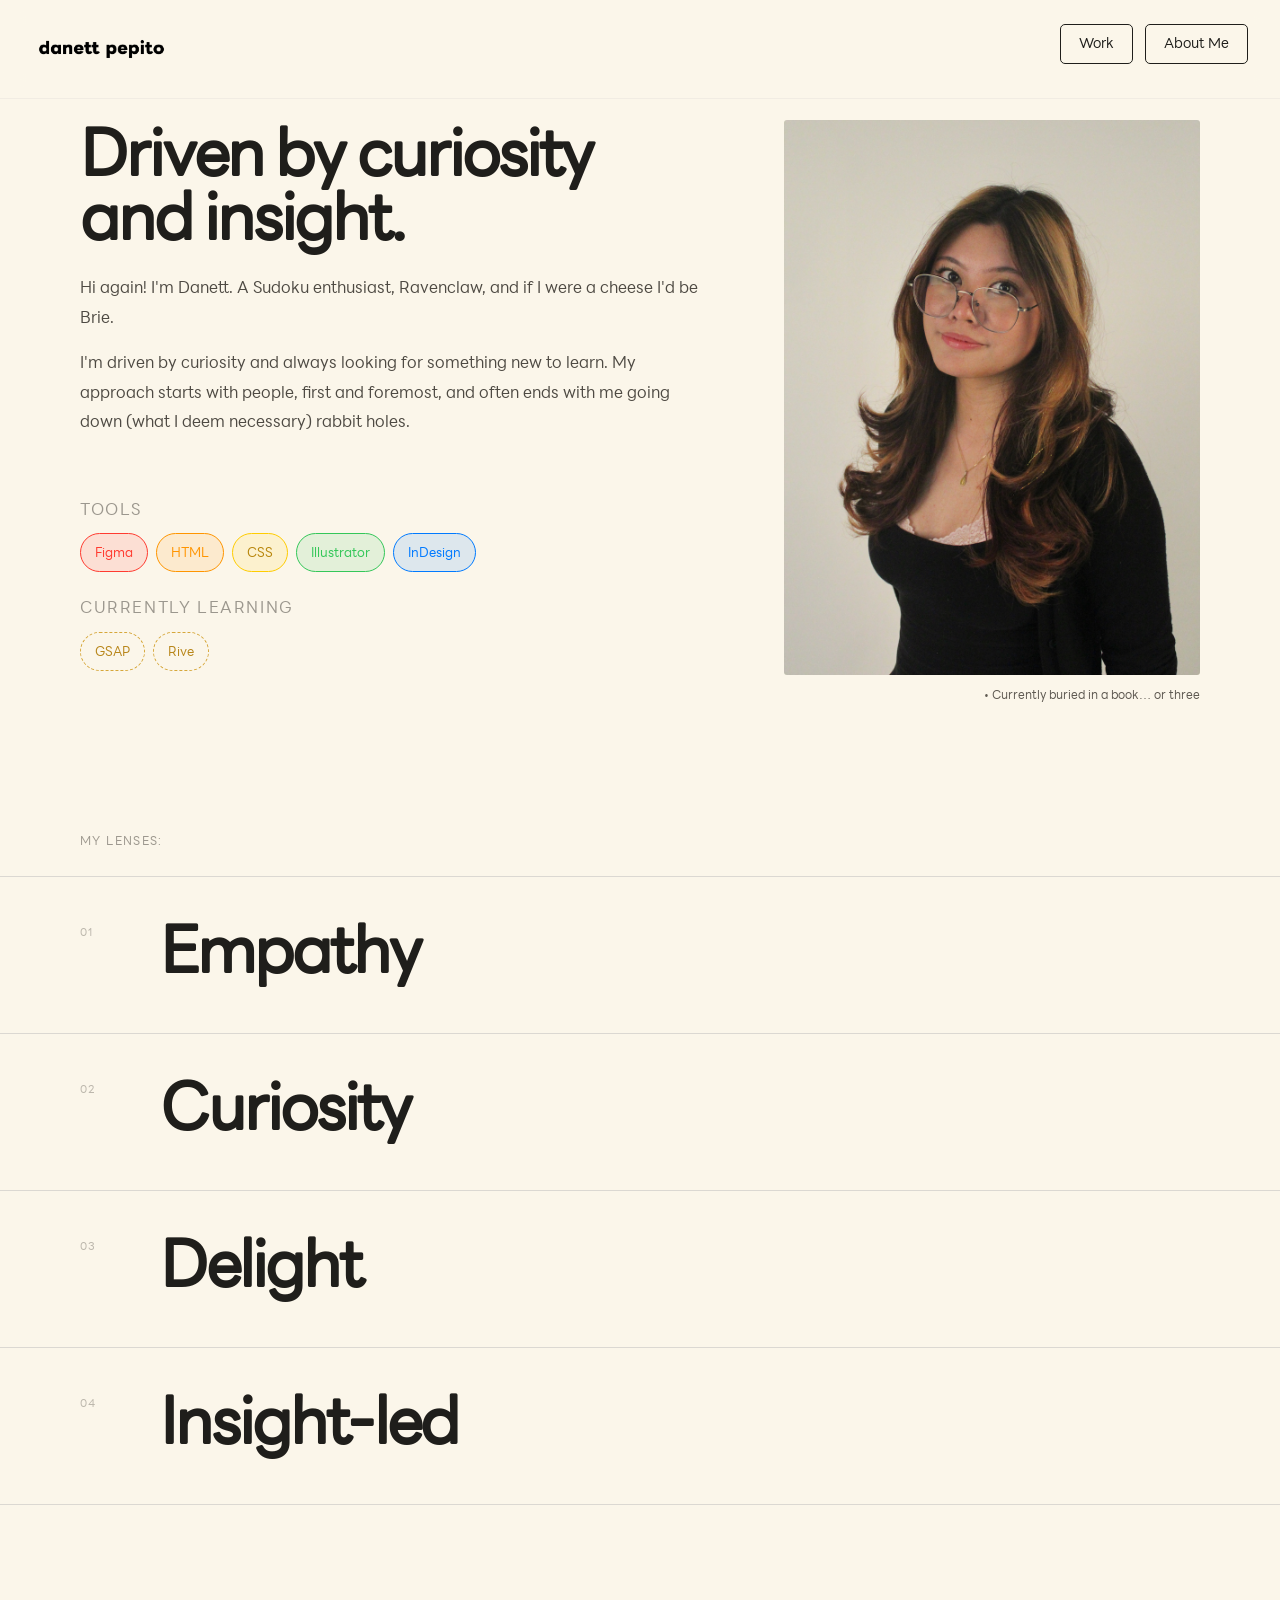
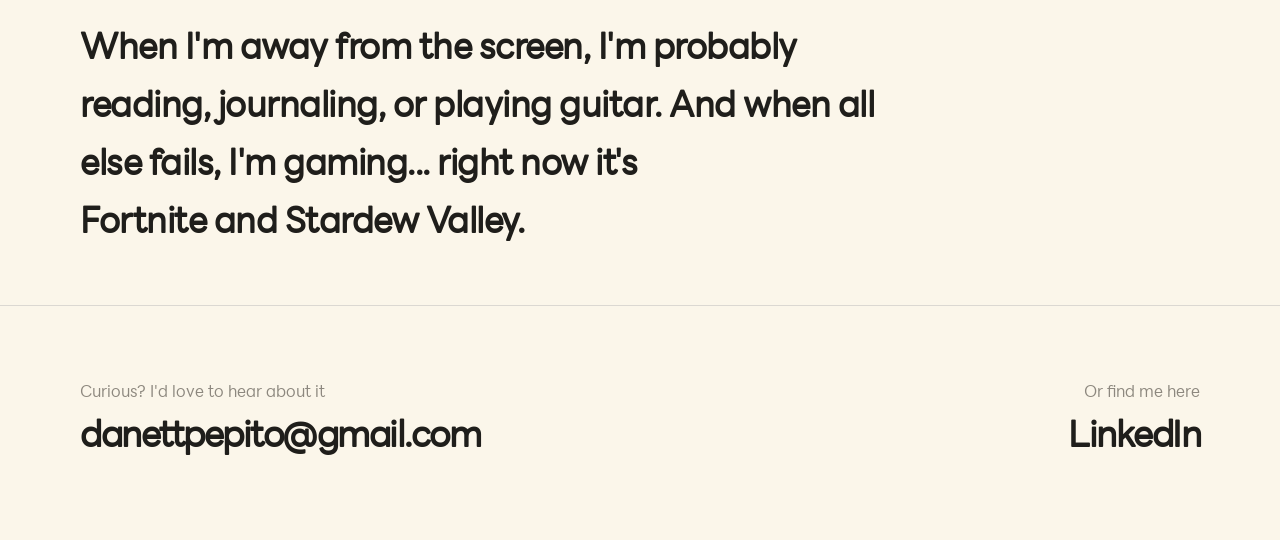
==== commit e4ac1a9e: "Update about.html" ====
--- a/about.html
+++ b/about.html
@@ -53,7 +53,7 @@
       </div>
     </div>
     <div class="ab-hero-right">
-      <img src="assets/pfp.jpg" alt="Danett" class="ab-photo">
+      <img src="assets/pfp.png" alt="Danett" class="ab-photo">
       <p class="ab-caption">• Currently buried in a book… or three</p>
     </div>
 
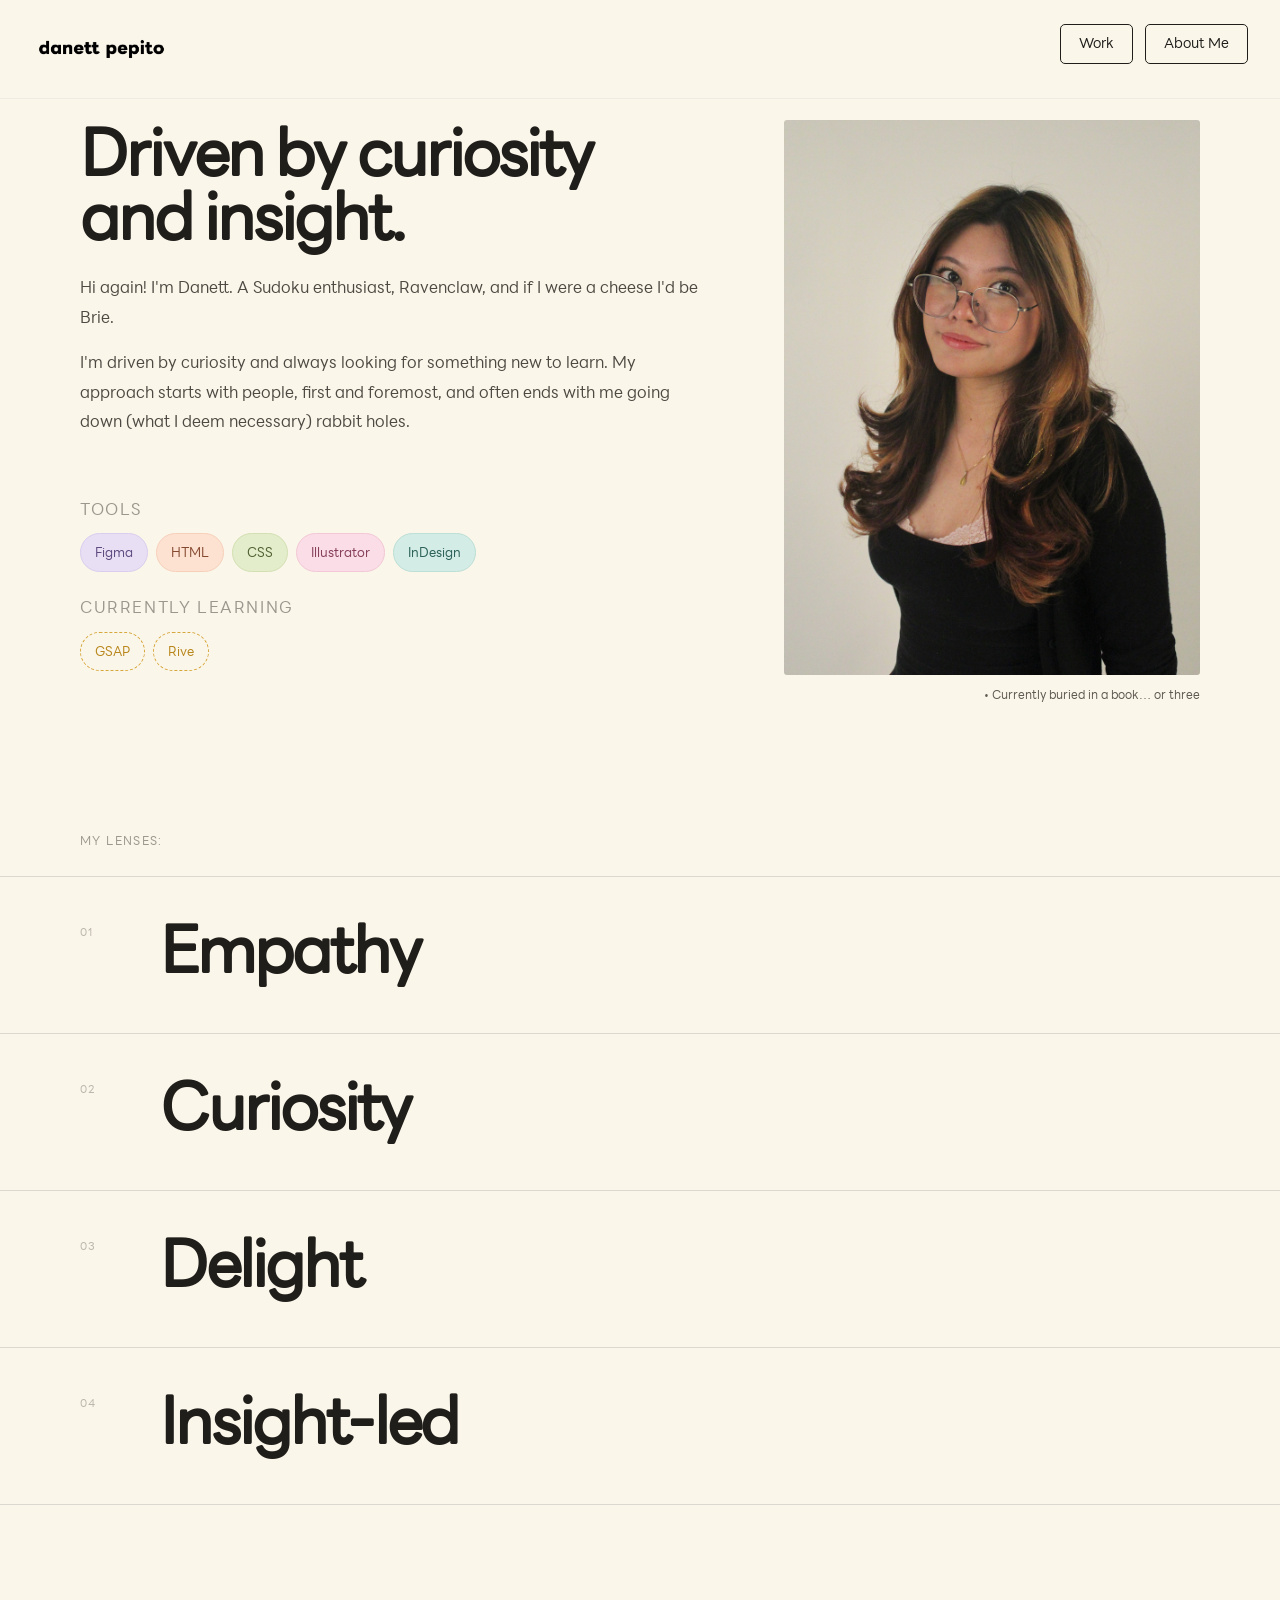
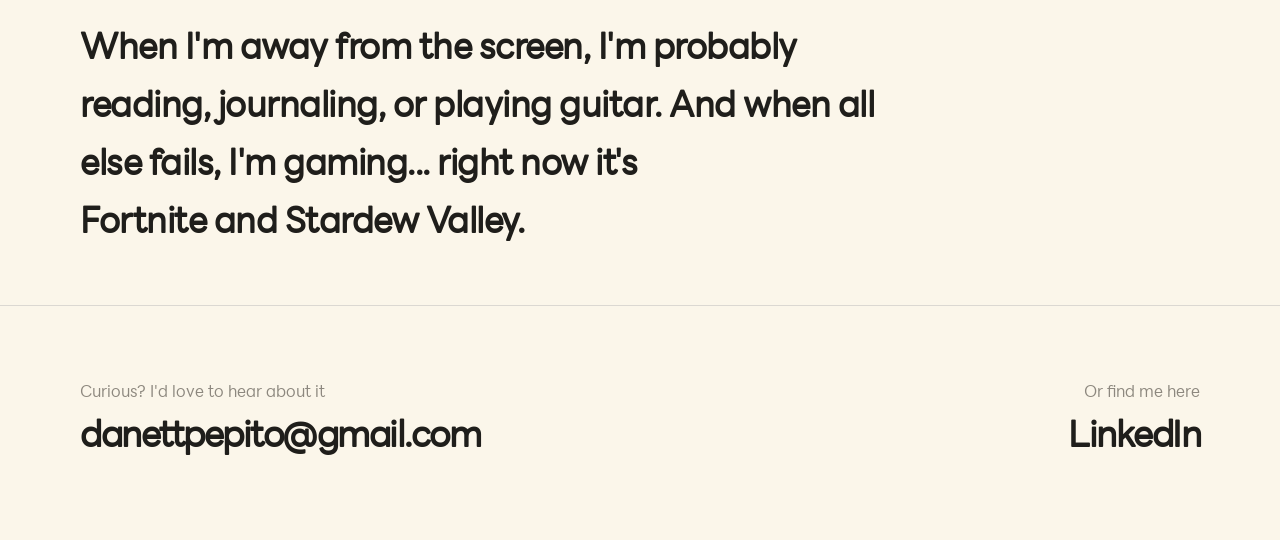
==== commit 7bd8f75e: "update pill colours" ====
--- a/about.html
+++ b/about.html
@@ -36,11 +36,11 @@
         <div class="ab-tools-group">
           <p class="ab-tools-sublabel">Tools</p>
           <div class="ab-tags">
-            <span class="ab-tag ab-tag--red">Figma</span>
-            <span class="ab-tag ab-tag--orange">HTML</span>
-            <span class="ab-tag ab-tag--yellow">CSS</span>
-            <span class="ab-tag ab-tag--green">Illustrator</span>
-            <span class="ab-tag ab-tag--blue">InDesign</span>
+            <span class="ab-tag ab-tag--lilac">Figma</span>
+            <span class="ab-tag ab-tag--peach">HTML</span>
+            <span class="ab-tag ab-tag--pistachio">CSS</span>
+            <span class="ab-tag ab-tag--rose">Illustrator</span>
+            <span class="ab-tag ab-tag--seafoam">InDesign</span>
           </div>
         </div>
         <div class="ab-tools-group">
--- a/styles.css
+++ b/styles.css
@@ -2771,40 +2771,40 @@
 transition: transform 0.2s ease, background 0.2s ease;
 }
 
-.ab-tag--red {
-background: rgba(255, 59, 48, 0.12);
-border: 1.5px solid #ff3b30;
-color: #ff3b30;
-}
-
-.ab-tag--orange {
-background: rgba(255, 149, 0, 0.12);
-border: 1.5px solid #ff9500;
-color: #ff9500;
-}
-
-.ab-tag--yellow {
-background: rgba(255, 204, 0, 0.12);
-border: 1.5px solid #ffcc00;
-color: #b8860b;
-}
-
-.ab-tag--green {
-background: rgba(52, 199, 89, 0.12);
-border: 1.5px solid #34c759;
-color: #34c759;
-}
-
-.ab-tag--blue {
-background: rgba(0, 122, 255, 0.12);
-border: 1.5px solid #007aff;
-color: #007aff;
-}
-
-.ab-tag--purple {
-background: rgba(175, 82, 222, 0.12);
-border: 1.5px solid #730fd6;
-color: #730fd6;
+.ab-tag--lilac {
+background: #e8dff5;
+border: 1.5px solid #dacdee;
+color: #5d4a80;
+}
+
+.ab-tag--peach {
+background: #fde2d2;
+border: 1.5px solid #f7d0ba;
+color: #85492f;
+}
+
+.ab-tag--pistachio {
+background: #e3edcb;
+border: 1.5px solid #d2e0b2;
+color: #4f6130;
+}
+
+.ab-tag--rose {
+background: #fadde6;
+border: 1.5px solid #f2c8d6;
+color: #863f5a;
+}
+
+.ab-tag--seafoam {
+background: #d3ece6;
+border: 1.5px solid #bcdfd6;
+color: #2b6158;
+}
+
+.ab-tag--periwinkle {
+background: #dde3f9;
+border: 1.5px solid #c9d2f2;
+color: #45528f;
 }
 
 .ab-tag--solid {
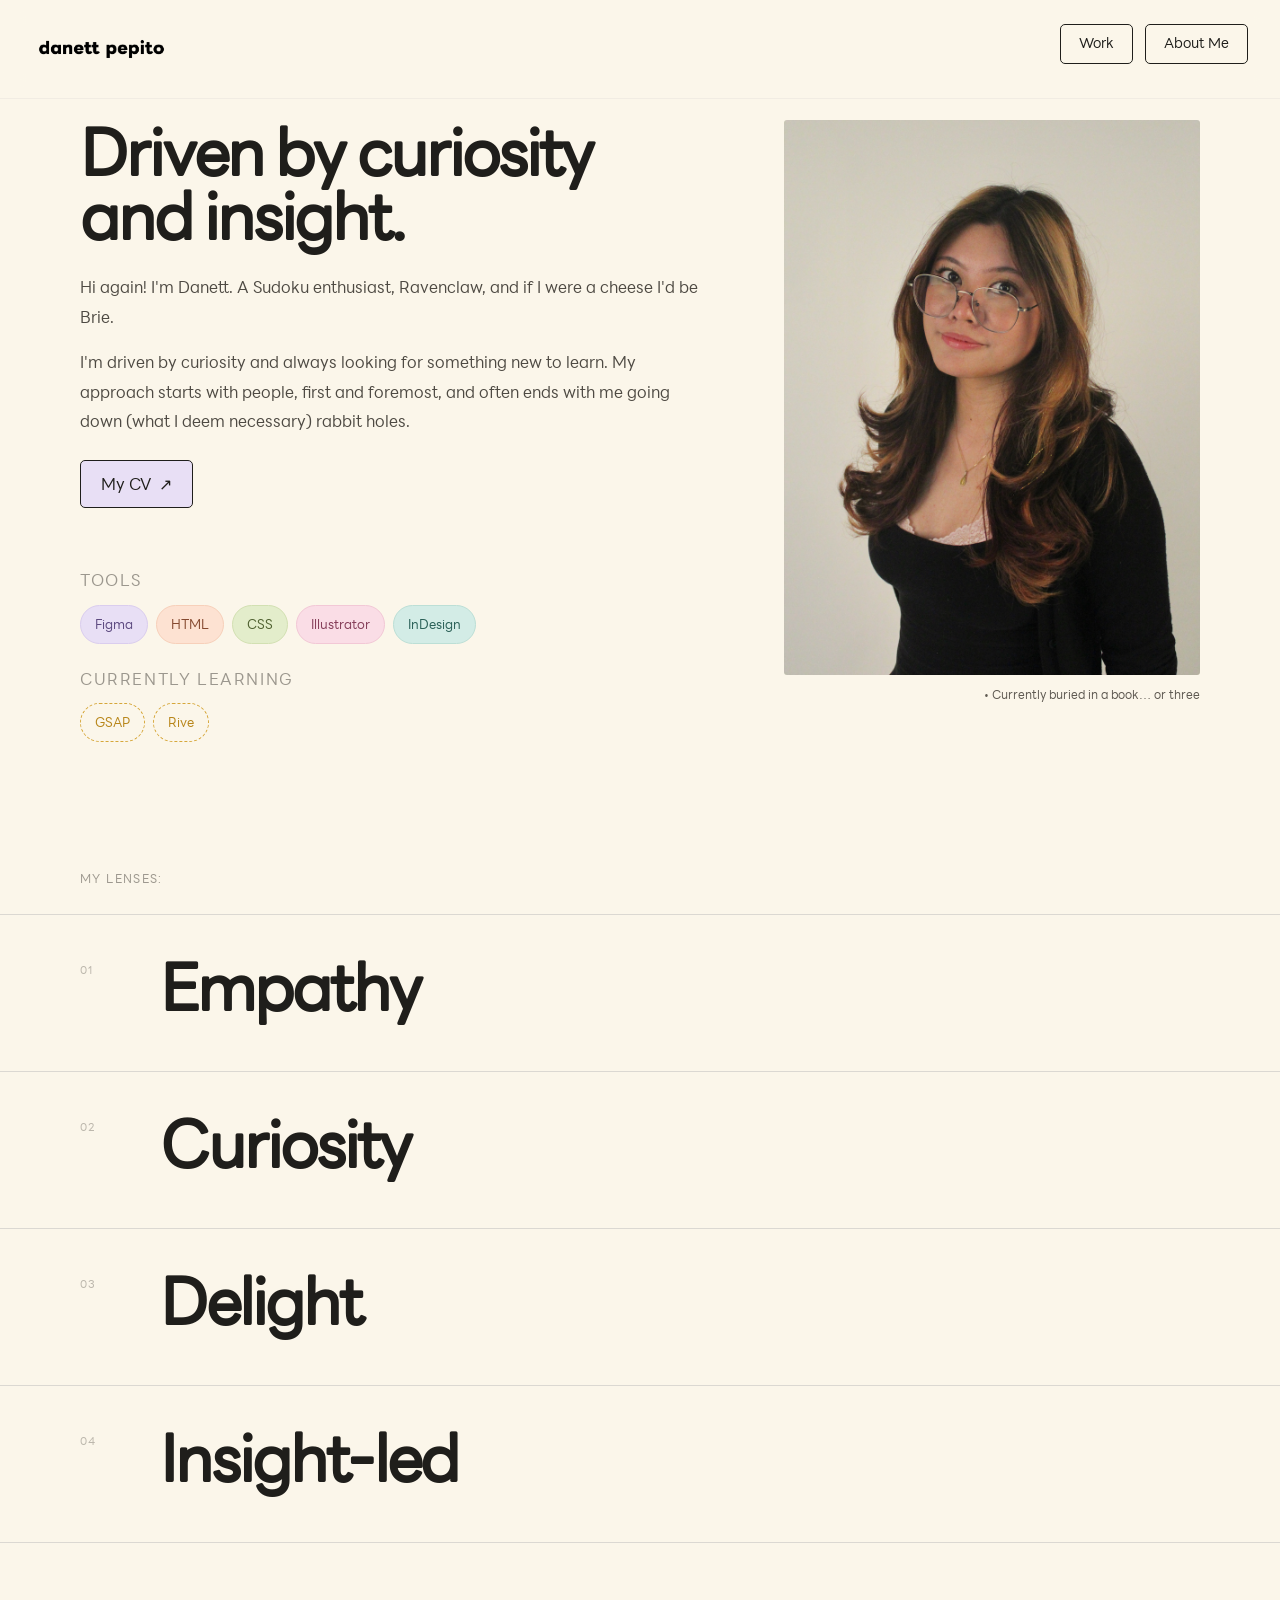
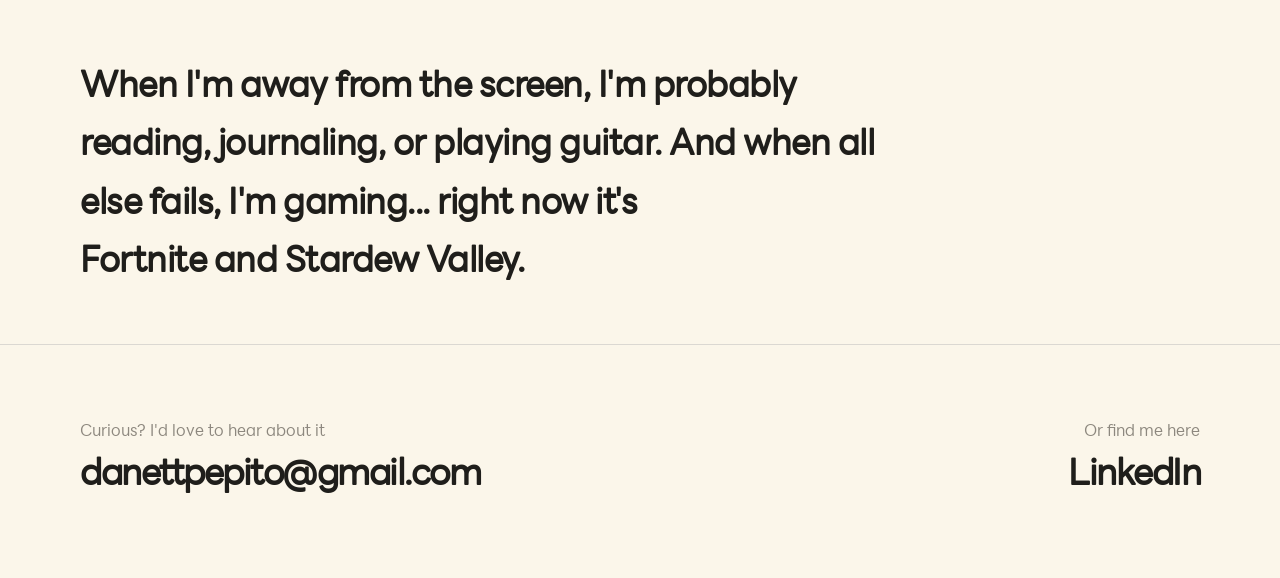
==== commit 66831ebe: "CV added" ====
--- a/about.html
+++ b/about.html
@@ -28,6 +28,11 @@
       <h1 class="ab-heading">Driven by curiosity and insight.</h1>
       <p>Hi again! I'm Danett. A Sudoku enthusiast, Ravenclaw, and if I were a cheese I'd be Brie.</p>
       <p>I'm driven by curiosity and always looking for something new to learn. My approach starts with people, first and foremost, and often ends with me going down (what I deem necessary) rabbit holes.</p>
+
+      <a href="assets/danett-pepito-cv.pdf" target="_blank" rel="noopener" class="ab-cv-btn">
+        My CV <span class="ab-cv-arrow" aria-hidden="true">↗</span>
+        <span class="sr-only">PDF, opens in a new tab</span>
+      </a>
 
       <br>
 
--- a/styles.css
+++ b/styles.css
@@ -3226,6 +3226,39 @@
 .ab-mk--blue .ab-mk-bg   { background: #dceeff; }
 .ab-mk--yellow .ab-mk-bg { background: #fef3c7; }
 
+/* ── CV ── */
+.ab-cv-btn {
+display: inline-flex;
+align-items: center;
+gap: 8px;
+align-self: flex-start;
+margin-top: 8px;
+padding: 10px 20px;
+border: 1.5px solid var(--dark);
+border-radius: 5px;
+background: #e8dff5;
+color: var(--dark);
+font-size: 1rem;
+transition: background 0.2s, color 0.2s;
+}
+
+.ab-cv-btn:hover {
+background: var(--dark);
+color: var(--bg);
+}
+
+.ab-cv-btn:focus-visible {
+outline: 2px solid var(--dark);
+outline-offset: 3px;
+}
+
+.ab-cv-arrow {
+display: inline-block;
+transition: transform 0.2s ease;
+}
+
+.ab-cv-btn:hover .ab-cv-arrow { transform: translate(2px, -2px); }
+
 
 
 /* ============================================================
